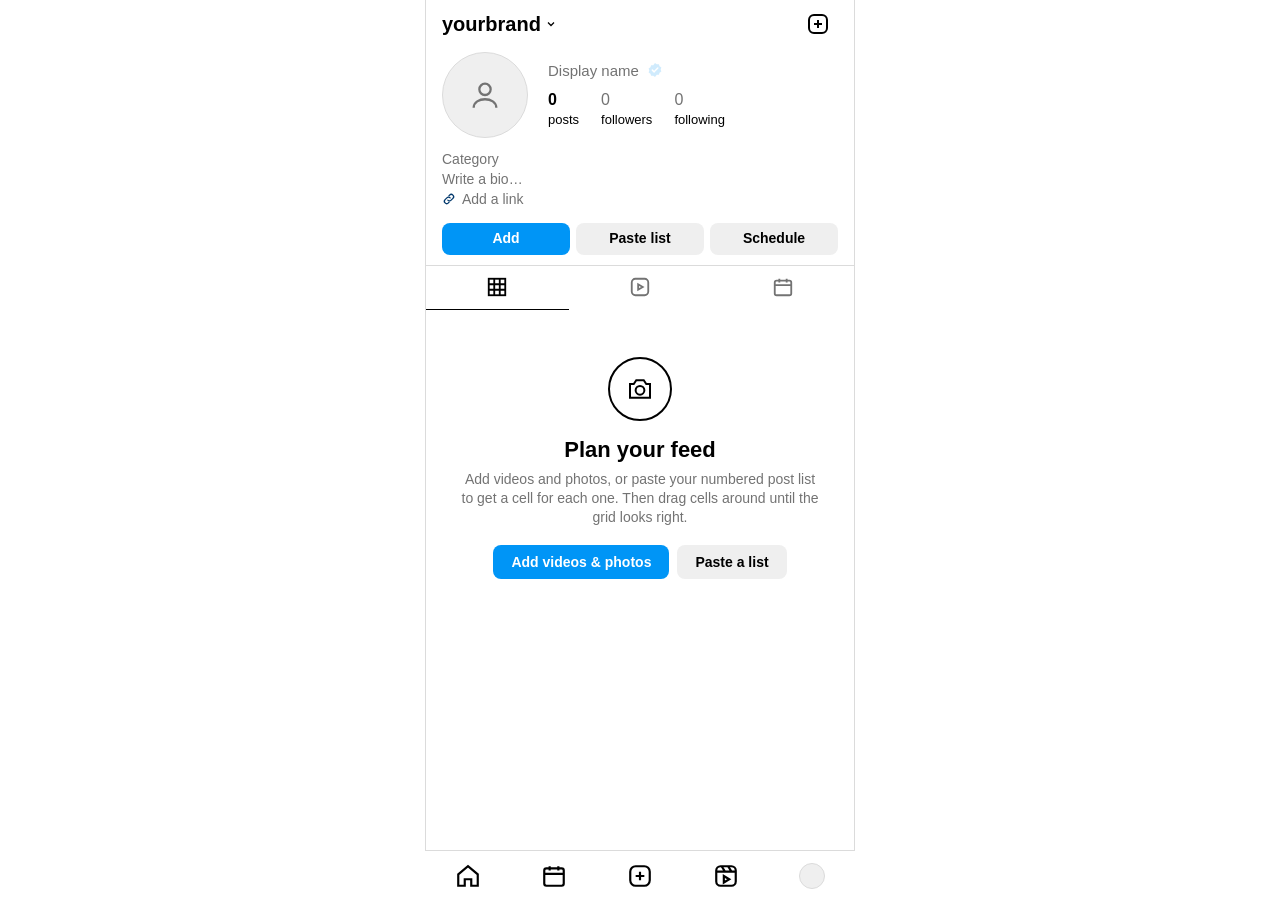
==== index.html @ a71cb096 "Stop saving videos inside posts so large videos don't crash the page Each title/caption keystroke re" ====
<!doctype html>
<html lang="en">
<head>
<meta charset="utf-8">
<meta name="viewport" content="width=device-width, initial-scale=1, viewport-fit=cover">
<meta name="theme-color" content="#ffffff" media="(prefers-color-scheme: light)">
<meta name="theme-color" content="#000000" media="(prefers-color-scheme: dark)">
<title>DreamVision Feed Planner</title>
<style>
  :root {
    --bg: #ffffff;
    --fg: #000000;
    --muted: #737373;
    --line: #dbdbdb;
    --chip: #efefef;
    --chip-hover: #dbdbdb;
    --sheet: #ffffff;
    --accent: #0095f6;
    --link: #00376b;
    --danger: #ed4956;
    --badge: rgba(0, 0, 0, 0.62);
    --backdrop: rgba(0, 0, 0, 0.45);
  }
  @media (prefers-color-scheme: dark) {
    :root:not([data-theme="light"]) {
      --bg: #000000;
      --fg: #f5f5f5;
      --muted: #a8a8a8;
      --line: #262626;
      --chip: #262626;
      --chip-hover: #363636;
      --sheet: #1a1a1a;
      --link: #e0f1ff;
      --backdrop: rgba(0, 0, 0, 0.65);
      color-scheme: dark;
    }
  }
  :root[data-theme="dark"] {
    --bg: #000000;
    --fg: #f5f5f5;
    --muted: #a8a8a8;
    --line: #262626;
    --chip: #262626;
    --chip-hover: #363636;
    --sheet: #1a1a1a;
    --link: #e0f1ff;
    --backdrop: rgba(0, 0, 0, 0.65);
    color-scheme: dark;
  }
  /* Keep content clear of the notch / home bar; fixed bars add their own inset. */
  :root { padding-top: env(safe-area-inset-top, 0px); }

  * { box-sizing: border-box; }
  html { -webkit-text-size-adjust: 100%; }
  body {
    margin: 0;
    background: var(--bg);
    color: var(--fg);
    font: 14px/1.35 -apple-system, BlinkMacSystemFont, "Segoe UI", Roboto, Helvetica, Arial, sans-serif;
  }
  button { font: inherit; color: inherit; background: none; border: 0; padding: 0; cursor: pointer; }
  svg { display: block; }
  [hidden] { display: none !important; }

  .app {
    max-width: 430px;
    margin: 0 auto;
    min-height: 100dvh;
    padding-bottom: calc(56px + env(safe-area-inset-bottom));
    background: var(--bg);
    position: relative;
  }
  @media (min-width: 480px) {
    .app { border-left: 1px solid var(--line); border-right: 1px solid var(--line); }
  }

  /* Top bar */
  .topbar {
    position: sticky; top: env(safe-area-inset-top, 0px); z-index: 20;
    display: flex; align-items: center; gap: 8px;
    height: 48px; padding: 0 16px;
    background: var(--bg);
  }
  .topbar .handle { font-size: 20px; font-weight: 700; flex: 1; min-width: 0; display: flex; align-items: center; gap: 4px; }
  .topbar .handle [contenteditable] { outline: none; white-space: nowrap; overflow: hidden; text-overflow: ellipsis; }
  .icon-btn { width: 40px; height: 40px; display: grid; place-items: center; border-radius: 8px; }
  .icon-btn:active { opacity: 0.5; }

  /* Profile header (current Instagram layout: name + stats beside the photo) */
  .profile { padding: 4px 16px 0; }
  .profile-top { display: flex; align-items: center; gap: 20px; }
  .avatar {
    flex: none; width: 86px; height: 86px; border-radius: 50%; cursor: pointer;
    background: var(--chip) center/cover no-repeat; border: 1px solid var(--line);
    display: grid; place-items: center; color: var(--muted);
  }
  .profile-main { flex: 1; min-width: 0; display: grid; gap: 8px; }
  .name-row { min-width: 0; }
  .name-row .name { font-weight: 600; font-size: 15px; outline: none; overflow-wrap: anywhere; }
  .verified { display: inline-flex; vertical-align: -2px; margin-left: 4px; color: var(--accent); }
  .verified[aria-pressed="false"] { opacity: 0.18; }
  .stats { display: flex; gap: 22px; }
  .stat b { display: block; font-size: 16px; font-weight: 600; }
  .stat span { font-size: 13px; }
  .stat [contenteditable] { outline: none; }
  .bio { margin-top: 12px; display: grid; gap: 1px; }
  .bio .category { color: var(--muted); outline: none; }
  .bio .text { white-space: pre-wrap; outline: none; min-height: 1.35em; }
  .bio .link { display: flex; align-items: center; gap: 6px; color: var(--link); font-weight: 600; }
  .bio .link span { outline: none; min-width: 2em; }
  [contenteditable]:empty::before { content: attr(data-placeholder); color: var(--muted); font-weight: 400; }
  [contenteditable]:focus { background: var(--chip); border-radius: 4px; }
  .actions { display: flex; gap: 6px; margin: 14px 0 10px; }
  .btn {
    flex: 1; min-height: 32px; border-radius: 8px; background: var(--chip);
    font-weight: 600; font-size: 14px; padding: 0 10px;
  }
  .btn:hover { background: var(--chip-hover); }
  .btn.primary { background: var(--accent); color: #fff; }
  .btn.primary:hover { filter: brightness(0.95); }

  /* Tabs */
  .tabs { display: flex; border-top: 1px solid var(--line); position: sticky; top: calc(48px + env(safe-area-inset-top)); z-index: 15; background: var(--bg); }
  .tab {
    flex: 1; height: 44px; display: grid; place-items: center; color: var(--muted);
    border-bottom: 1px solid transparent; margin-bottom: -1px;
  }
  .tab[aria-selected="true"] { color: var(--fg); border-bottom-color: var(--fg); }

  /* Grid: Instagram's profile grid is 3:4 */
  .grid { display: grid; grid-template-columns: repeat(3, 1fr); gap: 2px; }
  .tile {
    position: relative; aspect-ratio: 3 / 4; background: var(--chip); overflow: hidden;
    cursor: pointer; user-select: none; -webkit-user-select: none; -webkit-touch-callout: none;
  }
  .reels .tile { aspect-ratio: 9 / 16; }
  .tile img { width: 100%; height: 100%; object-fit: cover; display: block; pointer-events: none; }
  .tile .kind { position: absolute; top: 6px; right: 6px; color: #fff; filter: drop-shadow(0 0 2px rgba(0,0,0,.6)); }
  .tile .when, .tile .trial {
    position: absolute; bottom: 4px; padding: 1px 6px; border-radius: 4px;
    background: var(--badge); color: #fff; font-size: 11px; font-weight: 600; letter-spacing: .1px;
  }
  .tile .when { left: 4px; }
  .tile .trial { right: 4px; background: rgba(120, 60, 220, .85); }
  .tile .when.posted { background: rgba(0, 149, 246, .85); }
  .tile.drop-target { outline: 3px solid var(--accent); outline-offset: -3px; }
  .ph {
    position: absolute; inset: 0; display: flex; flex-direction: column; align-items: center; justify-content: center;
    gap: 6px; padding: 10px; text-align: center; color: #fff;
    background: hsl(var(--h, 220) 22% 30%);
  }
  .ph span { font-weight: 800; font-size: 12px; line-height: 1.15; text-transform: uppercase; overflow-wrap: anywhere; }
  .ph small { font-size: 10px; opacity: .75; display: flex; align-items: center; gap: 4px; }
  .recover { margin: 0 16px 12px; padding: 12px; border-radius: 12px; background: var(--chip); display: grid; gap: 10px; }
  .recover p { margin: 0; }
  .off-grid-note { display: block; width: 100%; padding: 12px 16px; text-align: center; }
  .off-grid-note:hover { color: var(--fg); }
  .tile .reels-only {
    position: absolute; top: 6px; left: 6px; padding: 1px 6px; border-radius: 4px;
    background: var(--badge); color: #fff; font-size: 10px; font-weight: 600;
  }
  .tile.add-tile {
    display: grid; place-items: center; text-align: center; color: var(--muted);
    background: transparent; outline: 1.5px dashed var(--line); outline-offset: -6px; font-size: 12px; font-weight: 600;
  }
  .tile.add-tile:hover { color: var(--fg); }

  /* Drag state (shared by grid + list) */
  .dragging-src { opacity: 0.25; }
  .drag-ghost {
    position: fixed; z-index: 100; pointer-events: none; margin: 0;
    box-shadow: 0 10px 30px rgba(0,0,0,.35); transform: scale(1.06); border-radius: 4px; overflow: hidden;
  }
  body.is-dragging, body.is-dragging * { cursor: grabbing !important; user-select: none; -webkit-user-select: none; }

  /* Empty state */
  .empty { padding: 48px 32px; text-align: center; }
  .empty-icon { width: 64px; height: 64px; margin: 0 auto 14px; border: 2px solid var(--fg); border-radius: 50%; display: grid; place-items: center; }
  .empty h2 { font-size: 22px; margin: 0 0 6px; font-weight: 800; }
  .empty p { margin: 0 0 18px; color: var(--muted); }
  .empty .btns { display: flex; gap: 8px; justify-content: center; flex-wrap: wrap; }
  .empty .btn { flex: none; padding: 0 18px; height: 34px; }

  /* Schedule */
  .sched-settings { padding: 12px 16px; border-bottom: 1px solid var(--line); display: grid; gap: 10px; }
  .sched-settings .row { display: flex; align-items: center; gap: 8px; flex-wrap: wrap; }
  .sched-settings label { color: var(--muted); font-size: 13px; }
  .field {
    font: inherit; color: var(--fg); background: var(--chip); border: 0; border-radius: 8px;
    height: 34px; padding: 0 10px; min-width: 0;
  }
  .field.num { width: 56px; text-align: center; }
  .field.wide { width: 100%; font-weight: 600; }
  .hint { color: var(--muted); font-size: 12px; }
  .list { list-style: none; margin: 0; padding: 0; }
  .list-group { padding: 14px 16px 6px; font-size: 13px; font-weight: 700; color: var(--muted); text-transform: uppercase; letter-spacing: .4px; }
  .item {
    display: flex; align-items: center; gap: 12px; padding: 8px 16px; background: var(--bg);
    user-select: none; -webkit-user-select: none; -webkit-touch-callout: none; cursor: pointer;
  }
  .item:hover { background: color-mix(in srgb, var(--chip) 50%, transparent); }
  .item .thumb { width: 48px; aspect-ratio: 3 / 4; border-radius: 4px; background: var(--chip) center/cover no-repeat; flex: none; position: relative; overflow: hidden; }
  .item .thumb .ph span { font-size: 7px; }
  .item .thumb > svg { position: absolute; top: 3px; right: 3px; color: #fff; filter: drop-shadow(0 0 2px rgba(0,0,0,.6)); }
  .item .meta { flex: 1; min-width: 0; }
  .item .date { font-weight: 600; }
  .item .cap { white-space: nowrap; overflow: hidden; text-overflow: ellipsis; }
  .item .sub { color: var(--muted); font-size: 12px; }
  .item .num { color: var(--muted); font-size: 12px; font-variant-numeric: tabular-nums; width: 20px; text-align: right; flex: none; }
  .item .grip { color: var(--muted); padding: 8px 0 8px 8px; cursor: grab; touch-action: none; }

  /* Bottom nav */
  .bottomnav {
    position: fixed; bottom: 0; left: 50%; transform: translateX(-50%); z-index: 20;
    width: 100%; max-width: 430px; height: calc(50px + env(safe-area-inset-bottom));
    padding-bottom: env(safe-area-inset-bottom);
    display: flex; justify-content: space-around; align-items: center;
    background: var(--bg); border-top: 1px solid var(--line);
  }
  .bottomnav .mini-avatar { width: 26px; height: 26px; border-radius: 50%; background: var(--chip) center/cover no-repeat; border: 1px solid var(--line); }

  /* Modals */
  .backdrop {
    position: fixed; inset: 0; z-index: 50; background: var(--backdrop);
    display: flex; align-items: flex-end; justify-content: center;
    animation: fade .15s ease;
  }
  .sheet {
    width: 100%; max-width: 430px; max-height: 94dvh; overflow: auto; overscroll-behavior: contain;
    background: var(--sheet); border-radius: 14px 14px 0 0;
    padding-bottom: env(safe-area-inset-bottom);
    animation: up .2s ease;
  }
  .grabber { width: 36px; height: 4px; border-radius: 2px; background: var(--line); margin: 8px auto; }
  .sheet-body { padding: 12px 16px 16px; display: grid; gap: 12px; }
  .sheet-title { font-size: 16px; font-weight: 700; text-align: center; padding: 2px 16px 6px; }
  .menu { display: grid; padding: 0 8px 8px; }
  .menu button { display: flex; gap: 14px; align-items: center; text-align: left; padding: 12px 10px; border-radius: 10px; }
  .menu button:hover { background: var(--chip); }
  .menu b { display: block; font-weight: 600; }
  .menu small { color: var(--muted); }
  .menu .ico { width: 40px; height: 40px; border-radius: 50%; background: var(--chip); display: grid; place-items: center; flex: none; }

  /* Post viewer: swipeable slides */
  .viewer { position: relative; background: #000; }
  .slides { display: flex; overflow-x: auto; scroll-snap-type: x mandatory; scrollbar-width: none; }
  .slides::-webkit-scrollbar { display: none; }
  .slide { flex: 0 0 100%; scroll-snap-align: center; position: relative; display: flex; align-items: center; justify-content: center; height: min(52dvh, 560px); overflow: hidden; }
  .slide img, .slide video { max-width: 100%; max-height: min(52dvh, 560px); display: block; object-fit: contain; }
  .slide .rm {
    position: absolute; top: 8px; right: 8px; width: 30px; height: 30px; border-radius: 50%;
    background: rgba(0,0,0,.55); color: #fff; display: grid; place-items: center;
  }
  .slide-empty { flex: 0 0 100%; height: 34dvh; display: grid; place-items: center; text-align: center; color: #fff; padding: 20px; }
  .slide-empty .btn { color: #fff; background: rgba(255,255,255,.16); height: 36px; padding: 0 16px; }
  .slide-empty p { margin: 0 0 12px; opacity: .8; }
  .slide .slide-empty { height: 100%; font-size: 13px; }
  .slide .slide-empty p { opacity: .9; }
  .slide-count {
    position: absolute; top: 10px; left: 10px; padding: 2px 8px; border-radius: 10px;
    background: rgba(0,0,0,.55); color: #fff; font-size: 12px; font-weight: 600; pointer-events: none;
  }
  .dots { display: flex; justify-content: center; gap: 4px; padding: 8px 0 0; }
  .dots i { width: 6px; height: 6px; border-radius: 50%; background: var(--line); }
  .dots i.on { background: var(--accent); }
  .sheet-when { font-weight: 600; }
  .sheet-when small { display: block; color: var(--muted); font-weight: 400; font-size: 12px; }
  .seg { display: flex; background: var(--chip); border-radius: 9px; padding: 2px; }
  .seg button { flex: 1; height: 30px; border-radius: 7px; font-size: 13px; font-weight: 600; color: var(--muted); }
  .seg button[aria-pressed="true"] { background: var(--sheet); color: var(--fg); box-shadow: 0 1px 3px rgba(0,0,0,.15); }
  .sheet textarea {
    font: inherit; color: var(--fg); background: var(--chip); border: 0; border-radius: 8px;
    padding: 10px; min-height: 70px; resize: vertical; width: 100%;
  }
  .switch-row { display: flex; align-items: center; justify-content: space-between; }
  .switch { position: relative; width: 44px; height: 26px; flex: none; }
  .switch input { opacity: 0; width: 100%; height: 100%; margin: 0; position: absolute; cursor: pointer; z-index: 1; }
  .switch span { position: absolute; inset: 0; border-radius: 13px; background: var(--line); transition: background .15s; pointer-events: none; }
  .switch span::after { content: ""; position: absolute; top: 3px; left: 3px; width: 20px; height: 20px; border-radius: 50%; background: #fff; transition: transform .15s; box-shadow: 0 1px 2px rgba(0,0,0,.3); }
  .switch input:checked + span { background: var(--accent); }
  .switch input:checked + span::after { transform: translateX(18px); }
  .sheet-btns { display: flex; gap: 6px; flex-wrap: wrap; }
  .sheet-btns .btn { flex: 1 1 120px; height: 34px; }
  .btn.danger { color: var(--danger); background: transparent; }
  .btn.danger:hover { background: var(--chip); }
  .btn.danger.armed { background: var(--danger); color: #fff; }
  .slide .rm.armed { width: auto; padding: 0 12px; border-radius: 15px; background: var(--danger); font-size: 13px; font-weight: 600; }

  /* Cover picker */
  .cover { display: grid; grid-template-columns: 78px 1fr; gap: 12px; align-items: center; padding: 12px; border-radius: 12px; background: var(--chip); }
  .cover-preview { width: 78px; aspect-ratio: 3 / 4; border-radius: 4px; overflow: hidden; background: #000; position: relative; }
  .cover-preview img, .cover-preview canvas { width: 100%; height: 100%; object-fit: cover; display: block; }
  .cover-preview .ph span { font-size: 8px; }
  .cover h3 { margin: 0 0 2px; font-size: 14px; }
  .cover .hint { margin-bottom: 8px; }
  .cover input[type="range"] { width: 100%; accent-color: var(--accent); margin: 0 0 8px; }
  .cover .sheet-btns .btn { flex: 1 1 90px; background: var(--sheet); font-size: 13px; }
  .cover .sheet-btns .btn:hover { background: var(--chip-hover); }
  .cover .btn.primary { background: var(--accent); }

  /* Drop overlay + toast */
  .drop-overlay {
    position: fixed; inset: 0; z-index: 60; display: grid; place-items: center;
    background: color-mix(in srgb, var(--accent) 18%, transparent);
    border: 3px dashed var(--accent); font-size: 18px; font-weight: 700; color: var(--accent);
    pointer-events: none; text-align: center; padding: 20px;
  }
  .toast {
    position: fixed; left: 50%; top: calc(12px + env(safe-area-inset-top)); transform: translateX(-50%);
    z-index: 70; background: #262626; color: #fff; padding: 10px 14px; border-radius: 8px;
    font-size: 13px; max-width: calc(100% - 32px); box-shadow: 0 4px 16px rgba(0,0,0,.3);
  }

  @keyframes fade { from { opacity: 0; } }
  @keyframes up { from { transform: translateY(40px); opacity: 0; } }
  @media (prefers-reduced-motion: reduce) {
    *, *::before, *::after { animation: none !important; transition: none !important; }
  }
</style>
</head>
<body>
<div class="app">
  <header class="topbar">
    <div class="handle">
      <span id="username" contenteditable="plaintext-only" spellcheck="false" data-placeholder="username"></span>
      <svg width="12" height="12" viewBox="0 0 24 24" fill="none" stroke="currentColor" stroke-width="2.5"><path d="M6 9l6 6 6-6"/></svg>
    </div>
    <button class="icon-btn" data-open-add aria-label="Add">
      <svg width="24" height="24" viewBox="0 0 24 24" fill="none" stroke="currentColor" stroke-width="2"><rect x="3" y="3" width="18" height="18" rx="5"/><path d="M12 8v8M8 12h8"/></svg>
    </button>
  </header>

  <section class="profile">
    <div class="profile-top">
      <div class="avatar" id="avatar" title="Change profile photo">
        <svg width="34" height="34" viewBox="0 0 24 24" fill="none" stroke="currentColor" stroke-width="1.6"><circle cx="12" cy="8" r="4"/><path d="M4 21c0-4 4-6 8-6s8 2 8 6"/></svg>
      </div>
      <div class="profile-main">
        <div class="name-row">
          <span class="name" id="displayName" contenteditable="plaintext-only" data-placeholder="Display name"></span>
          <button class="verified" id="verifiedBtn" aria-pressed="false" aria-label="Verified badge" title="Tap to toggle the verified badge">
            <svg width="16" height="16"><use href="#i-verified"/></svg>
          </button>
        </div>
        <div class="stats">
          <div class="stat"><b id="postCount">0</b><span>posts</span></div>
          <div class="stat"><b id="followers" contenteditable="plaintext-only" spellcheck="false" data-placeholder="0"></b><span>followers</span></div>
          <div class="stat"><b id="following" contenteditable="plaintext-only" spellcheck="false" data-placeholder="0"></b><span>following</span></div>
        </div>
      </div>
    </div>
    <div class="bio">
      <div class="category" id="category" contenteditable="plaintext-only" data-placeholder="Category"></div>
      <div class="text" id="bioText" contenteditable="plaintext-only" data-placeholder="Write a bio…"></div>
      <div class="link">
        <svg width="14" height="14"><use href="#i-link"/></svg>
        <span id="link" contenteditable="plaintext-only" spellcheck="false" data-placeholder="Add a link"></span>
      </div>
    </div>
    <div class="actions">
      <button class="btn primary" data-open-add>Add</button>
      <button class="btn" data-open-paste>Paste list</button>
      <button class="btn" data-goto="schedule">Schedule</button>
    </div>
  </section>

  <nav class="tabs" role="tablist">
    <button class="tab" role="tab" data-tab="grid" aria-selected="true" aria-label="Grid">
      <svg width="22" height="22" viewBox="0 0 24 24" fill="none" stroke="currentColor" stroke-width="2"><rect x="3" y="3" width="18" height="18"/><path d="M9 3v18M15 3v18M3 9h18M3 15h18"/></svg>
    </button>
    <button class="tab" role="tab" data-tab="reels" aria-selected="false" aria-label="Reels">
      <svg width="22" height="22" viewBox="0 0 24 24" fill="none" stroke="currentColor" stroke-width="2"><rect x="3" y="3" width="18" height="18" rx="4"/><path d="M10 9v6l5-3z"/></svg>
    </button>
    <button class="tab" role="tab" data-tab="schedule" aria-selected="false" aria-label="Schedule">
      <svg width="22" height="22" viewBox="0 0 24 24" fill="none" stroke="currentColor" stroke-width="2"><rect x="3" y="5" width="18" height="16" rx="2"/><path d="M3 10h18M8 3v4M16 3v4"/></svg>
    </button>
  </nav>

  <main>
    <section id="gridView">
      <div class="recover" id="recover" hidden>
        <p><b>The planner closed unexpectedly last time.</b> Very large videos can do this, especially on phones. Smaller H.264 exports work best.</p>
        <div class="sheet-btns">
          <button class="btn" id="recoverOk">OK</button>
          <button class="btn danger" id="recoverClear">Clear all planner data</button>
        </div>
      </div>
      <div class="grid" id="grid"></div>
      <button class="hint off-grid-note" id="offGridNote" data-goto="reels" hidden></button>
      <div class="empty" id="empty" hidden>
        <div class="empty-icon">
          <svg width="30" height="30" viewBox="0 0 24 24" fill="none" stroke="currentColor" stroke-width="1.6"><path d="M4 8h3l2-3h6l2 3h3v11H4z"/><circle cx="12" cy="13" r="3.5"/></svg>
        </div>
        <h2>Plan your feed</h2>
        <p>Add videos and photos, or paste your numbered post list to get a cell for each one. Then drag cells around until the grid looks right.</p>
        <div class="btns">
          <button class="btn primary" data-pick="each">Add videos &amp; photos</button>
          <button class="btn" data-open-paste>Paste a list</button>
        </div>
      </div>
    </section>

    <section id="reelsView" hidden>
      <div class="grid reels" id="reelsGrid"></div>
      <div class="empty" id="reelsEmpty" hidden><p>Reels and trial reels show here at full 9:16, the way the Reels tab crops them.</p></div>
    </section>

    <section id="scheduleView" hidden>
      <div class="sched-settings">
        <div class="row">
          <label for="startDate">Start</label>
          <input class="field" type="date" id="startDate">
          <label for="postTime">at</label>
          <input class="field" type="time" id="postTime">
        </div>
        <div class="row">
          <label for="everyDays">Post every</label>
          <input class="field num" type="number" id="everyDays" min="1" max="60" step="1">
          <label for="everyDays">day(s)</label>
        </div>
        <div class="hint">The bottom of your grid posts first. Drag here or in the grid to reshuffle; dates follow the order.</div>
      </div>
      <ul class="list" id="schedList"></ul>
      <div class="empty" id="schedEmpty" hidden><p>Nothing scheduled yet. Add posts and they'll show up here in posting order.</p></div>
    </section>
  </main>

  <nav class="bottomnav" aria-label="App">
    <button class="icon-btn" aria-label="Grid" data-goto="grid" data-scroll-top>
      <svg width="26" height="26" viewBox="0 0 24 24" fill="none" stroke="currentColor" stroke-width="2"><path d="M3 10.5L12 3l9 7.5V21h-6v-6H9v6H3z"/></svg>
    </button>
    <button class="icon-btn" aria-label="Schedule" data-goto="schedule">
      <svg width="26" height="26" viewBox="0 0 24 24" fill="none" stroke="currentColor" stroke-width="2"><rect x="3" y="5" width="18" height="16" rx="2"/><path d="M3 10h18M8 3v4M16 3v4"/></svg>
    </button>
    <button class="icon-btn" aria-label="Add" data-open-add>
      <svg width="26" height="26" viewBox="0 0 24 24" fill="none" stroke="currentColor" stroke-width="2"><rect x="3" y="3" width="18" height="18" rx="5"/><path d="M12 8v8M8 12h8"/></svg>
    </button>
    <button class="icon-btn" aria-label="Reels" data-goto="reels">
      <svg width="26" height="26" viewBox="0 0 24 24" fill="none" stroke="currentColor" stroke-width="2"><rect x="3" y="3" width="18" height="18" rx="4"/><path d="M3 8h18M8 3l3 5M14 3l3 5M10 12v6l5-3z"/></svg>
    </button>
    <button class="icon-btn" aria-label="Profile" data-goto="grid" data-scroll-top>
      <span class="mini-avatar" id="miniAvatar"></span>
    </button>
  </nav>
</div>

<!-- Add menu -->
<div class="backdrop" id="addMenu" hidden>
  <div class="sheet" role="dialog" aria-modal="true" aria-label="Add">
    <div class="grabber"></div>
    <div class="sheet-title">Add to your grid</div>
    <div class="menu">
      <button data-pick="each">
        <span class="ico"><svg width="20" height="20"><use href="#i-reel"/></svg></span>
        <span><b>Videos &amp; photos</b><small>Each file gets its own cell</small></span>
      </button>
      <button data-pick="carousel">
        <span class="ico"><svg width="20" height="20"><use href="#i-carousel"/></svg></span>
        <span><b>Carousel</b><small>Pick several files for one swipeable post</small></span>
      </button>
      <button data-add-placeholder>
        <span class="ico"><svg width="20" height="20" viewBox="0 0 24 24" fill="none" stroke="currentColor" stroke-width="2" stroke-dasharray="3 3"><rect x="4" y="3" width="16" height="18" rx="2"/></svg></span>
        <span><b>Empty cell</b><small>A titled spot for content you haven't shot yet</small></span>
      </button>
      <button data-open-paste>
        <span class="ico"><svg width="20" height="20" viewBox="0 0 24 24" fill="none" stroke="currentColor" stroke-width="2" stroke-linecap="round"><path d="M9 6h11M9 12h11M9 18h11M4 6h.01M4 12h.01M4 18h.01"/></svg></span>
        <span><b>Paste a list</b><small>Turn your numbered post list into cells</small></span>
      </button>
    </div>
  </div>
</div>

<!-- Paste list -->
<div class="backdrop" id="pasteModal" hidden>
  <div class="sheet" role="dialog" aria-modal="true" aria-label="Paste a list">
    <div class="grabber"></div>
    <div class="sheet-title">Paste your post list</div>
    <div class="sheet-body">
      <div class="hint">One post per line. Line 1 becomes the top-left cell, like reading the grid. Words like carousel, trial or post set the type; anything else becomes a reel.</div>
      <textarea id="pasteText" rows="9" placeholder="1. THE NEW WAY TO INTERVIEW - CAROUSEL&#10;2. FLASHY FOOTAGE - TRIAL REEL&#10;3. TALKING SCOTT A&#10;…"></textarea>
      <div class="sheet-btns">
        <button class="btn" data-close>Cancel</button>
        <button class="btn primary" id="pasteCreate">Create cells</button>
      </div>
    </div>
  </div>
</div>

<!-- Post viewer / editor -->
<div class="backdrop" id="sheet" hidden>
  <div class="sheet" role="dialog" aria-modal="true" aria-label="Post details">
    <div class="grabber"></div>
    <div class="viewer">
      <div class="slides" id="slides"></div>
      <span class="slide-count" id="slideCount" hidden></span>
    </div>
    <div class="dots" id="dots"></div>
    <div class="sheet-body">
      <div class="sheet-when" id="sheetWhen"></div>
      <input class="field wide" id="sheetTitle" placeholder="Working title, e.g. TALKING SCOTT A" autocomplete="off">
      <div class="seg" id="sheetKind" role="group" aria-label="Post type">
        <button data-kind="post">Post</button>
        <button data-kind="carousel">Carousel</button>
        <button data-kind="reel">Reel</button>
        <button data-kind="trial">Trial reel</button>
      </div>
      <div class="hint" id="kindHint"></div>
      <div class="switch-row" id="gridRow">
        <span>Show on profile grid<small class="hint" id="gridHint" style="display:block"></small></span>
        <label class="switch"><input type="checkbox" id="sheetOnGrid"><span></span></label>
      </div>

      <div class="cover" id="coverBox">
        <div class="cover-preview" id="coverPreview"></div>
        <div>
          <h3>Grid thumbnail</h3>
          <div class="hint" id="coverHint"></div>
          <input type="range" id="scrub" min="0" max="1000" value="0" aria-label="Scrub to pick a frame">
          <div class="sheet-btns">
            <button class="btn primary" id="frameBtn">Use this frame</button>
            <button class="btn" id="thumbBtn">Upload image</button>
            <button class="btn" id="resetThumbBtn">Reset</button>
          </div>
        </div>
      </div>

      <textarea id="sheetCaption" placeholder="Caption or notes…"></textarea>
      <div class="switch-row">
        <span>Already posted</span>
        <label class="switch"><input type="checkbox" id="sheetPosted"><span></span></label>
      </div>
      <div class="sheet-btns">
        <button class="btn" id="addMediaBtn">Add video or photo</button>
      </div>
      <div class="sheet-btns">
        <button class="btn danger" id="deleteBtn">Delete cell</button>
        <button class="btn" data-close>Done</button>
      </div>
    </div>
  </div>
</div>

<div class="drop-overlay" id="dropOverlay" hidden>Drop on a cell to fill it, or anywhere else to add new cells</div>
<div class="toast" id="toast" hidden></div>

<input type="file" id="fileInput" accept="image/*,video/*" multiple hidden>
<input type="file" id="mediaInput" accept="image/*,video/*" multiple hidden>
<input type="file" id="avatarInput" accept="image/*" hidden>
<input type="file" id="thumbInput" accept="image/*" hidden>

<svg width="0" height="0" style="position:absolute">
  <symbol id="i-reel" viewBox="0 0 24 24"><path fill="currentColor" d="M5 3h14a2 2 0 012 2v14a2 2 0 01-2 2H5a2 2 0 01-2-2V5a2 2 0 012-2zm5 6v7l6-3.5z"/></symbol>
  <symbol id="i-carousel" viewBox="0 0 24 24"><path fill="currentColor" d="M8 2h12a2 2 0 012 2v12a2 2 0 01-2 2h-1V6a1 1 0 00-1-1H6V4a2 2 0 012-2zM4 6h12a2 2 0 012 2v12a2 2 0 01-2 2H4a2 2 0 01-2-2V8a2 2 0 012-2z"/></symbol>
  <symbol id="i-grip" viewBox="0 0 24 24"><path fill="none" stroke="currentColor" stroke-width="2" stroke-linecap="round" d="M5 8h14M5 12h14M5 16h14"/></symbol>
  <symbol id="i-link" viewBox="0 0 24 24"><path fill="none" stroke="currentColor" stroke-width="2.2" stroke-linecap="round" d="M10 14a4 4 0 005.7 0l3-3a4 4 0 00-5.7-5.7l-1 1M14 10a4 4 0 00-5.7 0l-3 3a4 4 0 005.7 5.7l1-1"/></symbol>
  <symbol id="i-verified" viewBox="0 0 24 24"><path fill="currentColor" d="M12 1.5l2.6 1.9 3.2-.2 1 3.1 2.7 1.8-1 3.1 1 3.1-2.7 1.8-1 3.1-3.2-.2L12 22.5l-2.6-1.9-3.2.2-1-3.1-2.7-1.8 1-3.1-1-3.1 2.7-1.8 1-3.1 3.2.2z"/><path fill="none" stroke="#fff" stroke-width="2.2" stroke-linecap="round" stroke-linejoin="round" d="M8 12.2l2.7 2.6L16.2 9"/></symbol>
  <symbol id="i-x" viewBox="0 0 24 24"><path fill="none" stroke="currentColor" stroke-width="2.4" stroke-linecap="round" d="M6 6l12 12M18 6L6 18"/></symbol>
</svg>

<script>
(() => {
  'use strict';

  // ---------- Storage (IndexedDB: media blobs + small settings) ----------
  const store = (() => {
    let dbPromise = null;
    function open() {
      if (!dbPromise) {
        dbPromise = new Promise((resolve, reject) => {
          const req = indexedDB.open('feed-planner', 2);
          req.onupgradeneeded = e => {
            const db = req.result;
            if (e.oldVersion < 1) {
              db.createObjectStore('posts', { keyPath: 'id' });
              db.createObjectStore('kv');
            }
            if (e.oldVersion < 2) {
              // Videos live in their own store so editing a title never rewrites (or reloads) a video.
              const media = db.createObjectStore('media');
              if (e.oldVersion >= 1) {
                req.transaction.objectStore('posts').openCursor().onsuccess = ev => {
                  const cur = ev.target.result;
                  if (!cur) return;
                  const p = cur.value;
                  const blobs = Array.isArray(p.slides) ? p.slides : p.media ? [p.media] : [];
                  p.slides = blobs.map(b => {
                    if (!(b instanceof Blob)) return b;
                    const id = uid();
                    media.put(b, id);
                    return { id, type: b.type, name: b.name || '' };
                  });
                  if (!p.kind) p.kind = p.type === 'video' ? 'reel' : p.slides.length > 1 ? 'carousel' : 'post';
                  delete p.media; delete p.type;
                  cur.update(p);
                  cur.continue();
                };
              }
            }
          };
          req.onsuccess = () => {
            // Let a newer version (e.g. the planner updated in another tab) take over instead of blocking it.
            req.result.onversionchange = () => req.result.close();
            resolve(req.result);
          };
          req.onerror = () => reject(req.error);
          req.onblocked = () => toast('Close the planner in your other tabs to finish updating it.', 8000);
        });
      }
      return dbPromise;
    }
    async function run(name, mode, fn) {
      const db = await open();
      return new Promise((resolve, reject) => {
        const tx = db.transaction(name, mode);
        const req = fn(tx.objectStore(name));
        tx.oncomplete = () => resolve(req ? req.result : undefined);
        tx.onerror = tx.onabort = () => reject(tx.error);
      });
    }
    return {
      allPosts: () => run('posts', 'readonly', s => s.getAll()),
      putPost: p => run('posts', 'readwrite', s => s.put(p)),
      deletePost: id => run('posts', 'readwrite', s => s.delete(id)),
      getMedia: id => run('media', 'readonly', s => s.get(id)),
      putMedia: (id, blob) => run('media', 'readwrite', s => s.put(blob, id)),
      deleteMedia: id => run('media', 'readwrite', s => s.delete(id)),
      get: k => run('kv', 'readonly', s => s.get(k)),
      set: (k, v) => run('kv', 'readwrite', s => s.put(v, k)),
    };
  })();

  let saveWarned = false;
  function persist(promise) {
    promise.catch(() => {
      if (!saveWarned) { saveWarned = true; toast("Couldn't save in this browser. Changes will be lost on refresh."); }
    });
  }

  // ---------- State ----------
  const KINDS = { post: 'Post', carousel: 'Carousel', reel: 'Reel', trial: 'Trial reel' };
  const KIND_HINTS = {
    post: '',
    carousel: 'Swipe through the slides above. The grid shows the thumbnail below.',
    reel: 'The grid crops reels to 3:4; the Reels tab shows the full 9:16.',
    trial: 'On Instagram, trial reels go to non-followers first and only land on your grid if you share them there. Use the switch below to preview either way.',
  };
  const posts = new Map();     // id -> { id, kind, title, slides: [{ id, type, name }], thumb, customThumb, caption, posted, onGrid, created }
  const mediaCache = new Map(); // media id -> Blob, loaded only when a cell is opened
  let order = [];              // grid order, index 0 = top-left (newest)
  let profile = { username: 'yourbrand', name: '', verified: false, category: '', bio: '', link: '', followers: '', following: '' };
  let schedule = { start: todayISO(), time: '18:00', every: 1 };
  let avatarBlob = null;
  const urls = new Map();      // blob -> object URL cache
  let openId = null;
  let currentTab = 'grid';

  function todayISO() {
    const d = new Date();
    return `${d.getFullYear()}-${String(d.getMonth() + 1).padStart(2, '0')}-${String(d.getDate()).padStart(2, '0')}`;
  }
  function urlFor(blob) {
    if (!blob) return '';
    let u = urls.get(blob);
    if (!u) { u = URL.createObjectURL(blob); urls.set(blob, u); }
    return u;
  }
  function dropUrl(blob) {
    const u = urls.get(blob);
    if (u) { URL.revokeObjectURL(u); urls.delete(blob); }
  }
  const uid = () => Date.now().toString(36) + Math.random().toString(36).slice(2, 8);
  const isVideo = blob => !!blob && /^video\//.test(blob.type);
  const esc = s => String(s).replace(/[&<>"']/g, c => ({ '&': '&amp;', '<': '&lt;', '>': '&gt;', '"': '&quot;', "'": '&#39;' }[c]));
  function hue(id) { let h = 0; for (const c of id) h = (h * 31 + c.charCodeAt(0)) % 360; return h; }

  // Fill in fields that older saves don't have. (Files were moved out of posts by the v2 upgrade.)
  function normalize(p) {
    let changed = false;
    if (!Array.isArray(p.slides)) { p.slides = []; changed = true; }
    if (!p.kind) { p.kind = p.slides.length > 1 ? 'carousel' : isVideo(p.slides[0]) ? 'reel' : 'post'; changed = true; }
    p.title = p.title || '';
    p.caption = p.caption || '';
    p.posted = !!p.posted;
    p.customThumb = !!p.customThumb;
    if (typeof p.onGrid !== 'boolean') { p.onGrid = true; changed = true; }
    return changed;
  }

  // ---------- Schedule math ----------
  // Unposted posts go out bottom-of-grid first. Slot i = start + i * every days.
  function queue() {
    return order.filter(id => !posts.get(id).posted).reverse();
  }
  function scheduleDates() {
    const map = new Map();
    const [y, m, d] = (schedule.start || todayISO()).split('-').map(Number);
    const [hh, mm] = (schedule.time || '18:00').split(':').map(Number);
    const every = Math.max(1, Number(schedule.every) || 1);
    queue().forEach((id, i) => map.set(id, new Date(y, m - 1, d + i * every, hh, mm)));
    return map;
  }
  const fmtShort = new Intl.DateTimeFormat(undefined, { month: 'short', day: 'numeric' });
  const fmtLong = new Intl.DateTimeFormat(undefined, { weekday: 'short', month: 'short', day: 'numeric' });
  const fmtTime = new Intl.DateTimeFormat(undefined, { hour: 'numeric', minute: '2-digit' });

  // ---------- Thumbnails ----------
  function canvasToBlob(canvas) {
    return new Promise(res => canvas.toBlob(b => res(b), 'image/jpeg', 0.85));
  }
  function drawScaled(source, w, h, max = 720) {
    const scale = Math.min(1, max / Math.max(w, h));
    const c = document.createElement('canvas');
    c.width = Math.round(w * scale); c.height = Math.round(h * scale);
    c.getContext('2d').drawImage(source, 0, 0, c.width, c.height);
    return canvasToBlob(c);
  }
  async function imageThumb(blob) {
    try {
      const bmp = await createImageBitmap(blob);
      const out = await drawScaled(bmp, bmp.width, bmp.height);
      bmp.close && bmp.close();
      return out || blob;
    } catch { return blob; } // e.g. HEIC the browser can't decode: show original
  }
  function videoThumb(blob, atTime) {
    return new Promise(resolve => {
      const v = document.createElement('video');
      const src = URL.createObjectURL(blob);
      let done = false;
      const finish = out => { if (done) return; done = true; URL.revokeObjectURL(src); v.removeAttribute('src'); v.load(); resolve(out); };
      setTimeout(() => finish(null), 8000);
      v.muted = true; v.playsInline = true; v.preload = 'auto';
      v.onloadeddata = () => {
        const t = atTime != null ? atTime : Math.min(0.5, (v.duration || 1) / 2);
        if (Math.abs(v.currentTime - t) < 0.01) v.onseeked(); else v.currentTime = t;
      };
      v.onseeked = async () => finish(await drawScaled(v, v.videoWidth, v.videoHeight));
      v.onerror = () => finish(null);
      v.src = src;
    });
  }
  const mediaThumb = blob => (isVideo(blob) ? videoThumb(blob) : imageThumb(blob));

  // Each slide is { id, type, name }; the file itself is saved once and loaded on demand.
  function storeMedia(file) {
    const id = uid();
    mediaCache.set(id, file);
    persist(store.putMedia(id, file));
    return { id, type: file.type, name: file.name || '' };
  }
  async function loadMedia(slide) {
    if (!mediaCache.has(slide.id)) {
      const blob = await store.getMedia(slide.id).catch(() => null);
      if (blob) mediaCache.set(slide.id, blob);
    }
    return mediaCache.get(slide.id) || null;
  }
  function forgetMedia(slide) {
    const blob = mediaCache.get(slide.id);
    if (blob) dropUrl(blob);
    mediaCache.delete(slide.id);
    persist(store.deleteMedia(slide.id));
  }

  async function autoThumb(p) {
    if (p.customThumb && p.thumb) return;
    p.customThumb = false;
    const first = p.slides[0] ? await loadMedia(p.slides[0]) : null;
    p.thumb = first ? await mediaThumb(first) : null;
  }

  // ---------- Creating posts ----------
  function newPost(fields) {
    return { id: uid(), kind: 'post', title: '', slides: [], thumb: null, customThumb: false, caption: '', posted: false, onGrid: true, created: Date.now(), ...fields };
  }
  function insertAtTop(ids) {
    order = ids.concat(order);
    saveOrder();
  }
  const isReel = p => p.kind === 'reel' || p.kind === 'trial';
  // Reels can be kept off the profile grid (Reels tab only), like Instagram's "Show on profile grid".
  const onGrid = p => !isReel(p) || p.onGrid !== false;
  const kindFor = files => (files.length > 1 ? 'carousel' : isVideo(files[0]) ? 'reel' : 'post');
  // Some browsers/OSes hand over .mov and friends with no MIME type, so fall back to the extension.
  const EXT_TYPES = {
    mp4: 'video/mp4', m4v: 'video/mp4', mov: 'video/quicktime', qt: 'video/quicktime', webm: 'video/webm',
    mkv: 'video/x-matroska', avi: 'video/x-msvideo', mts: 'video/mp2t', m2ts: 'video/mp2t', '3gp': 'video/3gpp',
    jpg: 'image/jpeg', jpeg: 'image/jpeg', png: 'image/png', gif: 'image/gif', webp: 'image/webp',
    heic: 'image/heic', heif: 'image/heif', avif: 'image/avif', tif: 'image/tiff', tiff: 'image/tiff',
  };
  const extOf = f => ((f && f.name) || '').split('.').pop().toLowerCase();
  function asMedia(f) {
    if (/^(image|video)\//.test(f.type)) return f;
    const type = EXT_TYPES[extOf(f)];
    return type ? new File([f], f.name, { type, lastModified: f.lastModified }) : null;
  }
  const mediaOnly = list => [...list].map(asMedia).filter(Boolean);
  const cantPreview = p => !p.thumb && isVideo(p.slides[0]);
  function warnUnplayable(names) {
    if (!names.length) return;
    toast(`Added, but this browser can't play ${names.length === 1 ? `“${names[0]}”` : `${names.length} of these videos`}. ` +
      'ProRes and some iPhone (HEVC) videos only play in Safari. Open the planner in Safari, or export an H.264 MP4. ' +
      'You can still set a cover with “Upload image”.', 12000);
  }

  async function addFiles(fileList, mode = 'each') {
    const files = mediaOnly(fileList);
    if (!files.length) { toast('Only videos and photos can be added.'); return; }
    toast(`Adding ${files.length} ${files.length === 1 ? 'file' : 'files'}…`, 60000);
    const groups = mode === 'carousel' ? [files] : files.map(f => [f]);
    const ids = [], unplayable = [];
    for (const g of groups) {
      const p = newPost({ kind: kindFor(g), slides: g.map(storeMedia) });
      await autoThumb(p);
      if (cantPreview(p)) unplayable.push(g[0].name);
      posts.set(p.id, p);
      ids.push(p.id);
      persist(store.putPost(p));
    }
    insertAtTop(ids); // first file picked lands top-left, same as reading the grid
    render();
    if (unplayable.length) warnUnplayable(unplayable);
    else if (mode === 'carousel') toast(`Carousel with ${files.length} slides added.`);
    else if (ids.some(id => isReel(posts.get(id)))) toast(`Added ${ids.length}. Reels show on your grid; tap one to make it Reels-tab only.`, 4500);
    else toast(`Added ${ids.length}. Drag cells to rearrange.`);
  }

  // Fill one cell with media (from the picker or a file dropped on it).
  async function addMediaTo(id, fileList) {
    const p = posts.get(id);
    const files = mediaOnly(fileList);
    if (!p) return;
    if (!files.length) {
      const names = [...fileList].map(f => f.name).filter(Boolean).join(', ');
      toast(`${names ? `“${names}” isn't` : "That isn't"} a video or photo this planner recognizes.`, 6000);
      return;
    }
    toast('Adding…', 60000);
    const wasEmpty = p.slides.length === 0;
    p.slides.push(...files.map(storeMedia));
    if (p.slides.length > 1) p.kind = 'carousel';
    else if (wasEmpty && isVideo(files[0]) && p.kind === 'post') p.kind = 'reel';
    if (wasEmpty) await autoThumb(p);
    savePost(p);
    render();
    if (openId === id) renderSheet();
    if (wasEmpty && cantPreview(p)) warnUnplayable([files[0].name]);
    else if (wasEmpty && isReel(p)) toast('Reel added to your grid. Use “Show on profile grid” to make it Reels-tab only.', 4500);
    else toast(wasEmpty ? 'Cell filled.' : `Added ${files.length} more ${files.length === 1 ? 'slide' : 'slides'}.`);
  }

  function parseList(text) {
    return text.split(/\r?\n/).map(l => l.trim()).filter(Boolean).map(line => {
      const title = line.replace(/^\d+\s*[.\-\/):\]]*\s*/, '').trim() || line;
      const t = title.toLowerCase();
      const kind = /trial/.test(t) ? 'trial'
        : /car+[aeo]?u?s+e?l/.test(t) ? 'carousel'
        : /\bpost\b|static|photo|image|graphic/.test(t) ? 'post'
        : 'reel'; // most planned content is video
      return { title, kind };
    });
  }
  function createFromList(text) {
    const rows = parseList(text);
    if (!rows.length) { toast('Paste at least one line.'); return false; }
    const ids = rows.map(r => {
      const p = newPost(r);
      posts.set(p.id, p);
      persist(store.putPost(p));
      return p.id;
    });
    insertAtTop(ids);
    render();
    toast(`Created ${ids.length} cells. Tap one to add its video.`);
    return true;
  }

  function saveOrder() { persist(store.set('order', order)); }
  function savePost(p) { persist(store.putPost(p)); }

  // ---------- Rendering ----------
  const $ = id => document.getElementById(id);
  const gridEl = $('grid');
  const listEl = $('schedList');
  const icon = (name, size = 18) => `<svg width="${size}" height="${size}"><use href="#i-${name}"/></svg>`;
  const kindIcon = (p, size) => (p.kind === 'carousel' ? icon('carousel', size) : p.kind === 'reel' || p.kind === 'trial' ? icon('reel', size) : '');
  const placeholder = p => {
    const first = p.slides[0];
    const label = p.title || (first && first.name) || KINDS[p.kind];
    const sub = first ? `${icon('reel', 11)} .${esc(extOf(first))} · no preview` : '+ add video';
    return `<div class="ph" style="--h:${hue(p.id)}"><span>${esc(label)}</span><small>${sub}</small></div>`;
  };

  function tileHTML(p, when) {
    return (p.thumb ? `<img alt="" draggable="false" src="${urlFor(p.thumb)}">` : placeholder(p)) +
      (kindIcon(p) ? `<span class="kind">${kindIcon(p)}</span>` : '') +
      (p.posted ? '<span class="when posted">Live</span>' : when ? `<span class="when">${fmtShort.format(when)}</span>` : '') +
      (p.kind === 'trial' ? '<span class="trial">Trial</span>' : '');
  }

  function render() {
    const dates = scheduleDates();
    $('postCount').textContent = posts.size;
    $('empty').hidden = posts.size > 0;
    const offGrid = order.filter(id => !onGrid(posts.get(id))).length;
    $('offGridNote').hidden = !offGrid;
    $('offGridNote').textContent = `${offGrid} ${offGrid === 1 ? 'reel is' : 'reels are'} hidden from the grid (Reels tab only).`;

    gridEl.innerHTML = '';
    for (const id of order) {
      const p = posts.get(id);
      if (!onGrid(p)) continue;
      const tile = document.createElement('div');
      tile.className = 'tile';
      tile.dataset.id = id;
      tile.title = p.title || '';
      tile.innerHTML = tileHTML(p, dates.get(id));
      gridEl.appendChild(tile);
    }
    if (posts.size) {
      const add = document.createElement('button');
      add.className = 'tile add-tile';
      add.dataset.openAdd = '';
      add.innerHTML = '<span>+<br>Add</span>';
      gridEl.appendChild(add);
    }

    const reels = order.filter(id => ['reel', 'trial'].includes(posts.get(id).kind));
    const reelsGrid = $('reelsGrid');
    reelsGrid.innerHTML = '';
    $('reelsEmpty').hidden = reels.length > 0;
    for (const id of reels) {
      const tile = document.createElement('div');
      tile.className = 'tile';
      tile.dataset.id = id;
      tile.innerHTML = tileHTML(posts.get(id), dates.get(id)) + (onGrid(posts.get(id)) ? '' : '<span class="reels-only">Not on grid</span>');
      reelsGrid.appendChild(tile);
    }

    listEl.innerHTML = '';
    const q = queue();
    $('schedEmpty').hidden = q.length > 0;
    q.forEach((id, i) => {
      const p = posts.get(id);
      const d = dates.get(id);
      const li = document.createElement('li');
      li.className = 'item';
      li.dataset.id = id;
      const thumb = p.thumb ? `<span class="thumb" style="background-image:url('${urlFor(p.thumb)}')">${kindIcon(p, 12)}</span>`
        : `<span class="thumb">${placeholder(p)}</span>`;
      li.innerHTML =
        `<span class="num">${i + 1}</span>${thumb}` +
        `<span class="meta"><div class="date">${fmtLong.format(d)} · ${fmtTime.format(d)}</div>` +
        `<div class="cap">${esc(p.title || p.caption || 'Untitled')}</div>` +
        `<div class="sub">${KINDS[p.kind]}${onGrid(p) ? '' : ' · Reels tab only'}${p.slides.length ? '' : ' · needs media'}</div></span>` +
        `<span class="grip" aria-label="Drag to reorder">${icon('grip', 20)}</span>`;
      listEl.appendChild(li);
    });
    const live = order.filter(id => posts.get(id).posted).length;
    if (live) {
      const g = document.createElement('li');
      g.className = 'list-group';
      g.textContent = `${live} already posted`;
      listEl.appendChild(g);
    }

    if (openId) fillSheetWhen();
  }

  function renderProfile() {
    $('username').textContent = profile.username;
    $('displayName').textContent = profile.name;
    $('category').textContent = profile.category;
    $('bioText').textContent = profile.bio;
    $('link').textContent = profile.link;
    $('followers').textContent = profile.followers;
    $('following').textContent = profile.following;
    $('verifiedBtn').setAttribute('aria-pressed', String(!!profile.verified));
    renderAvatar();
  }
  function renderAvatar() {
    if (!avatarBlob) return;
    const u = urlFor(avatarBlob);
    $('avatar').style.backgroundImage = `url('${u}')`;
    $('avatar').innerHTML = '';
    $('miniAvatar').style.backgroundImage = `url('${u}')`;
  }
  function renderScheduleInputs() {
    $('startDate').value = schedule.start;
    $('postTime').value = schedule.time;
    $('everyDays').value = schedule.every;
  }

  // ---------- Drag to reorder (pointer events; works with mouse + touch) ----------
  // Mouse: drag starts after a few pixels. Touch: press and hold briefly, so normal scrolling still works.
  function makeSortable(container, itemSelector, { handleSelector, onEnd }) {
    let pending = null, drag = null, suppressClick = false;

    container.addEventListener('pointerdown', e => {
      if (e.button !== 0) return;
      const item = e.target.closest(itemSelector);
      if (!item || !container.contains(item)) return;
      const onHandle = handleSelector && e.target.closest(handleSelector);
      pending = { item, x: e.clientX, y: e.clientY, id: e.pointerId, touch: e.pointerType !== 'mouse' };
      if (pending.touch) {
        // Grip handles start right away; anywhere else needs a short hold.
        if (onHandle) start(e);
        else pending.timer = setTimeout(() => pending && start(pending), 220);
      }
    });

    window.addEventListener('pointermove', e => {
      if (drag) { e.preventDefault(); move(e); return; }
      if (!pending || e.pointerId !== pending.id) return;
      const dist = Math.hypot(e.clientX - pending.x, e.clientY - pending.y);
      if (pending.touch) { if (dist > 8) cancelPending(); }
      else if (dist > 5) start(e);
    }, { passive: false });

    // Once a touch drag is live, stop the page from scrolling underneath it.
    window.addEventListener('touchmove', e => { if (drag) e.preventDefault(); }, { passive: false });
    window.addEventListener('pointerup', end);
    window.addEventListener('pointercancel', end);
    container.addEventListener('contextmenu', e => { if (e.target.closest(itemSelector)) e.preventDefault(); });
    container.addEventListener('click', e => {
      if (suppressClick) { e.stopPropagation(); e.preventDefault(); suppressClick = false; }
    }, true);

    function cancelPending() { if (pending) { clearTimeout(pending.timer); pending = null; } }

    function start(e) {
      const { item } = pending;
      clearTimeout(pending.timer);
      const r = item.getBoundingClientRect();
      const ghost = item.cloneNode(true);
      ghost.classList.add('drag-ghost');
      Object.assign(ghost.style, { width: r.width + 'px', height: r.height + 'px', left: r.left + 'px', top: r.top + 'px' });
      document.body.appendChild(ghost);
      item.classList.add('dragging-src');
      document.body.classList.add('is-dragging');
      drag = { item, ghost, dx: pending.x - r.left, dy: pending.y - r.top, lastX: pending.x, lastY: pending.y };
      pending = null;
      if (navigator.vibrate) try { navigator.vibrate(10); } catch {}
      move({ clientX: e.clientX ?? e.x, clientY: e.clientY ?? e.y });
      autoScroll();
    }

    function move(e) {
      drag.lastX = e.clientX; drag.lastY = e.clientY;
      drag.ghost.style.left = (e.clientX - drag.dx) + 'px';
      drag.ghost.style.top = (e.clientY - drag.dy) + 'px';
      const under = document.elementFromPoint(e.clientX, e.clientY);
      const target = under && under.closest(itemSelector);
      if (!target || target === drag.item || target._flipping || !container.contains(target)) return;
      const items = [...container.querySelectorAll(itemSelector)];
      const from = items.indexOf(drag.item), to = items.indexOf(target);
      flip(items, () => target.insertAdjacentElement(to > from ? 'afterend' : 'beforebegin', drag.item));
    }

    function autoScroll() {
      if (!drag) return;
      const edge = 70, y = drag.lastY, h = window.innerHeight;
      if (y < edge + 90) window.scrollBy(0, -Math.ceil((edge + 90 - y) / 6));
      else if (y > h - edge - 50) window.scrollBy(0, Math.ceil((y - (h - edge - 50)) / 6));
      drag.raf = requestAnimationFrame(() => { if (drag) { move({ clientX: drag.lastX, clientY: drag.lastY }); autoScroll(); } });
    }

    function end() {
      cancelPending();
      if (!drag) return;
      cancelAnimationFrame(drag.raf);
      drag.ghost.remove();
      drag.item.classList.remove('dragging-src');
      document.body.classList.remove('is-dragging');
      drag = null;
      suppressClick = true;
      setTimeout(() => { suppressClick = false; }, 400);
      onEnd([...container.querySelectorAll(itemSelector)].map(el => el.dataset.id));
    }

    // Smoothly slide the other items into their new spots.
    function flip(items, mutate) {
      const before = new Map(items.map(el => [el, el.getBoundingClientRect()]));
      mutate();
      for (const el of items) {
        if (el === drag.item) continue;
        const a = before.get(el), b = el.getBoundingClientRect();
        const dx = a.left - b.left, dy = a.top - b.top;
        if (!dx && !dy) continue;
        // Ignore items while they slide, or the pointer would bounce them straight back.
        el._flipping = true;
        clearTimeout(el._flipTimer);
        el._flipTimer = setTimeout(() => { el._flipping = false; }, 200);
        el.style.transition = 'none';
        el.style.transform = `translate(${dx}px, ${dy}px)`;
        requestAnimationFrame(() => {
          el.style.transition = 'transform .18s ease';
          el.style.transform = '';
        });
      }
    }
  }

  makeSortable(gridEl, '.tile[data-id]', {
    onEnd(ids) {
      let k = 0;
      order = order.map(id => (onGrid(posts.get(id)) ? ids[k++] : id));
      saveOrder(); render();
    },
  });
  makeSortable(listEl, '.item', {
    handleSelector: '.grip',
    onEnd(newQueue) {
      // Put the new posting order back into the unposted slots of the grid.
      const reversed = newQueue.slice().reverse();
      let k = 0;
      order = order.map(id => (posts.get(id).posted ? id : reversed[k++]));
      saveOrder(); render();
    },
  });

  // ---------- Modals ----------
  const openModals = [];
  function openModal(id) {
    $(id).hidden = false;
    openModals.push(id);
    document.body.style.overflow = 'hidden';
  }
  function closeModal(id) {
    if (id === 'sheet') return closeSheet();
    $(id).hidden = true;
    const i = openModals.indexOf(id);
    if (i >= 0) openModals.splice(i, 1);
    if (!openModals.length) document.body.style.overflow = '';
  }
  document.querySelectorAll('.backdrop').forEach(b => {
    b.addEventListener('click', e => {
      if (e.target === b || e.target.closest('[data-close]')) closeModal(b.id);
    });
  });
  document.addEventListener('keydown', e => {
    if (e.key === 'Escape' && openModals.length) closeModal(openModals[openModals.length - 1]);
  });

  // ---------- Post viewer / editor ----------
  function openSheet(id) {
    if (!posts.get(id)) return;
    openId = id;
    renderSheet();
    openModal('sheet');
    $('sheet').querySelector('.sheet').scrollTop = 0;
  }
  function closeSheet() {
    document.querySelectorAll('#slides video').forEach(v => v.pause());
    $('slides').innerHTML = '';
    $('sheet').hidden = true;
    const i = openModals.indexOf('sheet');
    if (i >= 0) openModals.splice(i, 1);
    if (!openModals.length) document.body.style.overflow = '';
    openId = null;
  }

  function renderSheet() {
    const p = posts.get(openId);
    if (!p) return;
    const slidesEl = $('slides');
    slidesEl.innerHTML = '';
    if (!p.slides.length) {
      slidesEl.innerHTML = `<div class="slide-empty" style="background:hsl(${hue(p.id)} 22% 30%)"><div>` +
        `<p>${esc(p.title || 'Empty cell')}</p><button class="btn" data-add-media>Add video or photo</button></div></div>`;
    }
    const showProblem = (s, html) => {
      s.querySelectorAll('video, img').forEach(el => el.remove());
      const msg = document.createElement('div');
      msg.className = 'slide-empty';
      msg.innerHTML = `<div>${html}</div>`;
      s.prepend(msg);
      onSlideChange();
    };
    const missing = slide => `<p><b>${esc(slide.name || 'This file')}</b></p><p>This file isn't saved in this browser anymore. Remove this slide and add the file again.</p>`;
    p.slides.forEach((slide, i) => {
      const s = document.createElement('div');
      s.className = 'slide';
      if (isVideo(slide)) {
        const v = document.createElement('video');
        v.controls = true; v.playsInline = true; v.preload = 'metadata';
        loadMedia(slide).then(b => { if (!v.isConnected) return; if (b) v.src = urlFor(b); else showProblem(s, missing(slide)); });
        if (i === 0 && p.thumb) v.poster = urlFor(p.thumb);
        v.addEventListener('timeupdate', syncScrub);
        v.addEventListener('loadedmetadata', syncScrub);
        const unplayable = () => {
          if (!v.isConnected) return;
          showProblem(s, `<p><b>${esc(slide.name || 'This video')}</b></p><p>This browser can't play this video format. ` +
            `ProRes and some iPhone (HEVC) videos only play in Safari. Open the planner in Safari, or export an H.264 MP4.</p>` +
            `<p>You can still set its grid cover with “Upload image” below.</p>`);
        };
        v.addEventListener('error', () => { if (v.getAttribute('src')) unplayable(); });
        v.addEventListener('loadedmetadata', () => { if (!v.videoWidth) unplayable(); });
        s.appendChild(v);
      } else {
        const img = document.createElement('img');
        img.alt = '';
        img.onerror = () => { img.onerror = null; if (p.thumb) img.src = urlFor(p.thumb); };
        loadMedia(slide).then(b => { if (!img.isConnected) return; if (b) img.src = urlFor(b); else showProblem(s, missing(slide)); });
        s.appendChild(img);
      }
      const rm = document.createElement('button');
      rm.className = 'rm';
      rm.dataset.remove = i;
      rm.setAttribute('aria-label', 'Remove this slide');
      rm.innerHTML = icon('x', 16);
      s.appendChild(rm);
      slidesEl.appendChild(s);
    });
    slidesEl.scrollLeft = 0;
    $('sheetTitle').value = p.title;
    $('sheetCaption').value = p.caption;
    $('sheetPosted').checked = p.posted;
    $('addMediaBtn').textContent = p.slides.length ? 'Add another slide' : 'Add video or photo';
    renderKind();
    fillSheetWhen();
    onSlideChange();
  }

  function renderKind() {
    const p = posts.get(openId);
    document.querySelectorAll('#sheetKind button').forEach(b => b.setAttribute('aria-pressed', String(b.dataset.kind === p.kind)));
    $('kindHint').textContent = KIND_HINTS[p.kind];
    $('kindHint').hidden = !KIND_HINTS[p.kind];
    $('gridRow').hidden = !isReel(p);
    $('sheetOnGrid').checked = onGrid(p);
    $('gridHint').textContent = onGrid(p) ? 'Appears in your feed grid and the Reels tab.' : 'Reels tab only. Turn on to see it in the feed.';
  }

  function fillSheetWhen() {
    const p = posts.get(openId);
    if (!p) return;
    const el = $('sheetWhen');
    if (p.posted) { el.innerHTML = 'Live on your profile<small>Not part of the schedule</small>'; return; }
    const d = scheduleDates().get(openId);
    const n = queue().indexOf(openId) + 1;
    el.innerHTML = `${fmtLong.format(d)} at ${fmtTime.format(d)}<small>Post #${n} in the queue · drag the cell to change</small>`;
  }

  const currentIndex = () => { const s = $('slides'); return s.clientWidth ? Math.round(s.scrollLeft / s.clientWidth) : 0; };
  const currentVideo = () => { const s = $('slides').children[currentIndex()]; return s && s.querySelector('video'); };

  function onSlideChange() {
    const p = posts.get(openId);
    if (!p) return;
    const n = p.slides.length, i = currentIndex();
    $('slideCount').hidden = n < 2;
    $('slideCount').textContent = `${i + 1}/${n}`;
    $('dots').innerHTML = n > 1 ? p.slides.map((_, k) => `<i class="${k === i ? 'on' : ''}"></i>`).join('') : '';
    document.querySelectorAll('#slides video').forEach((v, k) => { if (v !== currentVideo()) v.pause(); });
    renderCover();
  }
  let slideRaf;
  $('slides').addEventListener('scroll', () => { cancelAnimationFrame(slideRaf); slideRaf = requestAnimationFrame(onSlideChange); });

  // Grid thumbnail: live 3:4 preview of the saved cover, or of the frame you're scrubbing to.
  let previewing = false;
  function renderCover() {
    const p = posts.get(openId);
    const v = currentVideo();
    const box = $('coverPreview');
    previewing = false;
    $('coverBox').hidden = !p.slides.length;
    box.innerHTML = p.thumb ? `<img alt="" src="${urlFor(p.thumb)}">` : placeholder(p);
    $('scrub').hidden = !v;
    $('frameBtn').hidden = !v;
    $('resetThumbBtn').hidden = !p.customThumb;
    $('coverHint').textContent = v
      ? 'Play the video or drag the slider to a frame, then tap “Use this frame”.'
      : p.slides.length > 1 ? 'Swipe to a video slide to pick a frame, or upload any image.' : 'Upload a different image to use on the grid.';
    syncScrub();
  }
  function previewFrame(v) {
    if (!v.videoWidth) return;
    let c = $('coverPreview').querySelector('canvas');
    if (!c) { c = document.createElement('canvas'); $('coverPreview').innerHTML = ''; $('coverPreview').appendChild(c); }
    const scale = Math.min(1, 320 / v.videoWidth);
    c.width = Math.round(v.videoWidth * scale); c.height = Math.round(v.videoHeight * scale);
    c.getContext('2d').drawImage(v, 0, 0, c.width, c.height);
    previewing = true;
  }
  function syncScrub(e) {
    const v = currentVideo();
    if (!v || (e && e.target !== v)) return;
    if (v.duration) $('scrub').value = Math.round((v.currentTime / v.duration) * 1000);
    if (e && e.type === 'timeupdate' && (previewing || !v.paused)) previewFrame(v);
  }
  $('scrub').addEventListener('input', e => {
    const v = currentVideo();
    if (!v || !v.duration) return;
    v.pause();
    v.currentTime = (e.target.value / 1000) * v.duration;
    v.addEventListener('seeked', () => previewFrame(v), { once: true });
  });

  async function setThumb(p, blob, custom) {
    if (p.thumb && p.thumb !== blob) dropUrl(p.thumb);
    p.thumb = blob;
    p.customThumb = custom;
    savePost(p);
    render();
    renderCover();
    const first = $('slides').querySelector('.slide video');
    if (first && blob && isVideo(p.slides[0])) first.poster = urlFor(blob);
  }

  $('frameBtn').addEventListener('click', async () => {
    const p = posts.get(openId);
    const v = currentVideo();
    if (!p || !v || !v.videoWidth) { toast('Play or scrub the video to the frame you want first.'); return; }
    v.pause();
    const blob = await drawScaled(v, v.videoWidth, v.videoHeight);
    if (blob) { await setThumb(p, blob, true); toast('Thumbnail set.'); }
  });
  $('thumbBtn').addEventListener('click', () => $('thumbInput').click());
  $('thumbInput').addEventListener('change', async e => {
    const f = e.target.files[0]; e.target.value = '';
    const p = posts.get(openId);
    if (!f || !p) return;
    await setThumb(p, await imageThumb(f), true);
    toast('Thumbnail set.');
  });
  $('resetThumbBtn').addEventListener('click', async () => {
    const p = posts.get(openId); if (!p) return;
    p.customThumb = false;
    await autoThumb(p);
    await setThumb(p, p.thumb, false);
    toast('Thumbnail reset.');
  });

  $('sheetTitle').addEventListener('input', e => {
    const p = posts.get(openId); if (!p) return;
    p.title = e.target.value; savePost(p); render();
  });
  $('sheetKind').addEventListener('click', e => {
    const b = e.target.closest('[data-kind]');
    const p = posts.get(openId);
    if (!b || !p) return;
    p.kind = b.dataset.kind; savePost(p); renderKind(); render();
  });
  $('sheetOnGrid').addEventListener('change', e => {
    const p = posts.get(openId); if (!p) return;
    p.onGrid = e.target.checked; savePost(p); renderKind(); render();
    toast(p.onGrid ? 'Now showing on your grid.' : 'Hidden from the grid. Still in the Reels tab and schedule.');
  });
  $('sheetCaption').addEventListener('input', e => {
    const p = posts.get(openId); if (!p) return;
    p.caption = e.target.value; savePost(p); render();
  });
  $('sheetPosted').addEventListener('change', e => {
    const p = posts.get(openId); if (!p) return;
    p.posted = e.target.checked; savePost(p); render();
  });

  let mediaTarget = null;
  function pickMediaFor(id) { mediaTarget = id; $('mediaInput').click(); }
  $('addMediaBtn').addEventListener('click', () => pickMediaFor(openId));
  $('slides').addEventListener('click', async e => {
    if (e.target.closest('[data-add-media]')) return pickMediaFor(openId);
    const rm = e.target.closest('[data-remove]');
    const p = posts.get(openId);
    if (!rm || !p) return;
    confirmTap(rm, 'Tap again to remove', () => removeSlide(p, Number(rm.dataset.remove)));
  });
  async function removeSlide(p, index) {
    const [gone] = p.slides.splice(index, 1);
    forgetMedia(gone);
    if (!p.customThumb || !p.slides.length) { p.customThumb = false; await autoThumb(p); }
    if (p.kind === 'carousel' && p.slides.length === 1) p.kind = isVideo(p.slides[0]) ? 'reel' : 'post';
    savePost(p); render(); renderSheet();
  }
  $('mediaInput').addEventListener('change', e => {
    const files = [...e.target.files]; e.target.value = '';
    const target = mediaTarget || openId;
    mediaTarget = null;
    if (target && files.length) addMediaTo(target, files);
  });

  $('deleteBtn').addEventListener('click', e => {
    const p = posts.get(openId); if (!p) return;
    confirmTap(e.currentTarget, 'Tap again to delete', () => deleteCell(p));
  });
  function deleteCell(p) {
    closeSheet();
    dropUrl(p.thumb); p.slides.forEach(forgetMedia);
    posts.delete(p.id);
    order = order.filter(id => id !== p.id);
    persist(store.deletePost(p.id));
    saveOrder(); render();
    toast('Cell deleted.');
  }

  // ---------- Wiring ----------
  let pickMode = 'each';
  document.addEventListener('click', e => {
    const t = e.target.closest('[data-open-add], [data-open-paste], [data-pick], [data-add-placeholder], [data-goto]');
    if (!t) return;
    if (t.matches('[data-open-add]')) openModal('addMenu');
    else if (t.matches('[data-open-paste]')) { closeModal('addMenu'); openModal('pasteModal'); setTimeout(() => $('pasteText').focus(), 50); }
    else if (t.matches('[data-pick]')) { pickMode = t.dataset.pick; closeModal('addMenu'); $('fileInput').click(); }
    else if (t.matches('[data-add-placeholder]')) {
      closeModal('addMenu');
      const p = newPost({ kind: 'reel', title: '' });
      posts.set(p.id, p); savePost(p); insertAtTop([p.id]); render();
      setTab('grid');
      openSheet(p.id);
      setTimeout(() => $('sheetTitle').focus(), 50);
    } else if (t.matches('[data-goto]')) {
      setTab(t.dataset.goto);
      if (t.matches('[data-scroll-top]')) window.scrollTo({ top: 0, behavior: 'smooth' });
    }
  });
  $('fileInput').addEventListener('change', e => { const f = [...e.target.files]; e.target.value = ''; if (f.length) addFiles(f, pickMode); });
  $('pasteCreate').addEventListener('click', () => {
    if (createFromList($('pasteText').value)) { $('pasteText').value = ''; closeModal('pasteModal'); setTab('grid'); }
  });

  function onTileClick(e) {
    const tile = e.target.closest('.tile[data-id]');
    if (tile) openSheet(tile.dataset.id);
  }
  gridEl.addEventListener('click', onTileClick);
  $('reelsGrid').addEventListener('click', onTileClick);
  listEl.addEventListener('click', e => {
    if (e.target.closest('.grip')) return;
    const item = e.target.closest('.item');
    if (item) openSheet(item.dataset.id);
  });

  function setTab(tab) {
    currentTab = tab;
    document.querySelectorAll('.tab').forEach(t => t.setAttribute('aria-selected', String(t.dataset.tab === tab)));
    $('gridView').hidden = tab !== 'grid';
    $('reelsView').hidden = tab !== 'reels';
    $('scheduleView').hidden = tab !== 'schedule';
    try { localStorage.setItem('feed-planner-tab', tab); } catch {}
  }
  document.querySelectorAll('.tab').forEach(t => t.addEventListener('click', () => setTab(t.dataset.tab)));

  // Profile editing
  const profileFields = { username: 'username', displayName: 'name', category: 'category', bioText: 'bio', link: 'link', followers: 'followers', following: 'following' };
  let profileTimer;
  const saveProfile = () => { clearTimeout(profileTimer); profileTimer = setTimeout(() => persist(store.set('profile', profile)), 300); };
  for (const [elId, key] of Object.entries(profileFields)) {
    const el = $(elId);
    el.addEventListener('input', () => { profile[key] = el.textContent; saveProfile(); });
    if (key !== 'bio') el.addEventListener('keydown', e => { if (e.key === 'Enter') { e.preventDefault(); el.blur(); } });
  }
  $('verifiedBtn').addEventListener('click', () => {
    profile.verified = !profile.verified;
    $('verifiedBtn').setAttribute('aria-pressed', String(profile.verified));
    saveProfile();
  });
  $('avatar').addEventListener('click', () => $('avatarInput').click());
  $('avatarInput').addEventListener('change', async e => {
    const f = e.target.files[0]; e.target.value = '';
    if (!f) return;
    if (avatarBlob) dropUrl(avatarBlob);
    avatarBlob = await imageThumb(f);
    persist(store.set('avatar', avatarBlob));
    renderAvatar();
  });

  // Schedule settings
  function onScheduleChange() {
    schedule = {
      start: $('startDate').value || todayISO(),
      time: $('postTime').value || '18:00',
      every: Math.min(60, Math.max(1, parseInt($('everyDays').value, 10) || 1)),
    };
    persist(store.set('schedule', schedule));
    render();
  }
  ['startDate', 'postTime', 'everyDays'].forEach(id => $(id).addEventListener('change', onScheduleChange));

  // Drag files from your computer: onto a cell fills that cell, anywhere else adds new cells.
  let dragDepth = 0, dropTile = null;
  const hasFiles = e => e.dataTransfer && [...e.dataTransfer.types].some(t => t === 'Files' || t === 'text/uri-list');
  function markDropTile(el) {
    if (dropTile === el) return;
    if (dropTile) dropTile.classList.remove('drop-target');
    dropTile = el;
    if (dropTile) dropTile.classList.add('drop-target');
  }
  window.addEventListener('dragenter', e => { if (!hasFiles(e)) return; e.preventDefault(); dragDepth++; $('dropOverlay').hidden = false; });
  window.addEventListener('dragover', e => {
    if (!hasFiles(e)) return;
    e.preventDefault();
    markDropTile(e.target.closest && e.target.closest('.tile[data-id]'));
  });
  window.addEventListener('dragleave', e => { if (!hasFiles(e)) return; if (--dragDepth <= 0) { dragDepth = 0; $('dropOverlay').hidden = true; markDropTile(null); } });
  window.addEventListener('drop', e => {
    if (!hasFiles(e)) return;
    e.preventDefault(); dragDepth = 0; $('dropOverlay').hidden = true;
    const tile = e.target.closest && e.target.closest('.tile[data-id]');
    markDropTile(null);
    if (!e.dataTransfer.files.length) {
      toast("That came through as a link, not a file. Download the video to your computer first, then drag it in, or tap a cell and choose it.", 8000);
      return;
    }
    if (openId && !$('sheet').hidden) addMediaTo(openId, e.dataTransfer.files);
    else if (tile) addMediaTo(tile.dataset.id, e.dataTransfer.files);
    else addFiles(e.dataTransfer.files);
  });

  // Two-tap confirm: first tap arms the button for 3 seconds, second tap runs the action.
  function confirmTap(btn, armedHTML, run) {
    if (btn.dataset.armed) {
      clearTimeout(btn._disarm);
      btn.innerHTML = btn.dataset.original; delete btn.dataset.armed; btn.classList.remove('armed');
      run();
      return;
    }
    btn.dataset.original = btn.innerHTML;
    btn.dataset.armed = '1';
    btn.innerHTML = armedHTML;
    btn.classList.add('armed');
    btn._disarm = setTimeout(() => {
      if (!btn.dataset.armed) return;
      btn.innerHTML = btn.dataset.original; delete btn.dataset.armed; btn.classList.remove('armed');
    }, 3000);
  }

  let toastTimer;
  function toast(msg, ms = 2600) {
    const t = $('toast');
    t.textContent = msg; t.hidden = false;
    clearTimeout(toastTimer);
    toastTimer = setTimeout(() => { t.hidden = true; }, ms);
  }

  // ---------- Boot ----------
  // A flag that's still set at the next launch means the last one never finished (e.g. the tab crashed).
  let lastLaunchFailed = false;
  try { lastLaunchFailed = localStorage.getItem('feed-planner-booting') === '1'; localStorage.setItem('feed-planner-booting', '1'); } catch {}
  $('recover').hidden = !lastLaunchFailed;
  $('recoverOk').addEventListener('click', () => { $('recover').hidden = true; });
  $('recoverClear').addEventListener('click', e => confirmTap(e.currentTarget, 'Tap again to erase everything', () => {
    try { localStorage.removeItem('feed-planner-booting'); } catch {}
    const del = indexedDB.deleteDatabase('feed-planner');
    del.onsuccess = del.onerror = del.onblocked = () => location.reload();
  }));
  (async () => {
    try {
      const [saved, savedOrder, savedProfile, savedSchedule, savedAvatar] = await Promise.all([
        store.allPosts(), store.get('order'), store.get('profile'), store.get('schedule'), store.get('avatar'),
      ]);
      for (const p of saved) {
        if (normalize(p)) savePost(p);
        posts.set(p.id, p);
      }
      const known = new Set(posts.keys());
      order = (savedOrder || []).filter(id => known.has(id));
      for (const id of known) if (!order.includes(id)) order.unshift(id);
      if (savedProfile) profile = { ...profile, ...savedProfile };
      if (savedSchedule) schedule = { ...schedule, ...savedSchedule };
      if (savedAvatar) avatarBlob = savedAvatar;
    } catch {
      toast("Saving isn't available in this browser. Your plan will reset on refresh.", 5000);
    }
    let tab = 'grid';
    try { tab = localStorage.getItem('feed-planner-tab') || 'grid'; } catch {}
    renderProfile();
    renderScheduleInputs();
    setTab(['grid', 'reels', 'schedule'].includes(tab) ? tab : 'grid');
    render();
    setTimeout(() => { try { localStorage.removeItem('feed-planner-booting'); } catch {} }, 4000);
  })();
})();
</script>
</body>
</html>
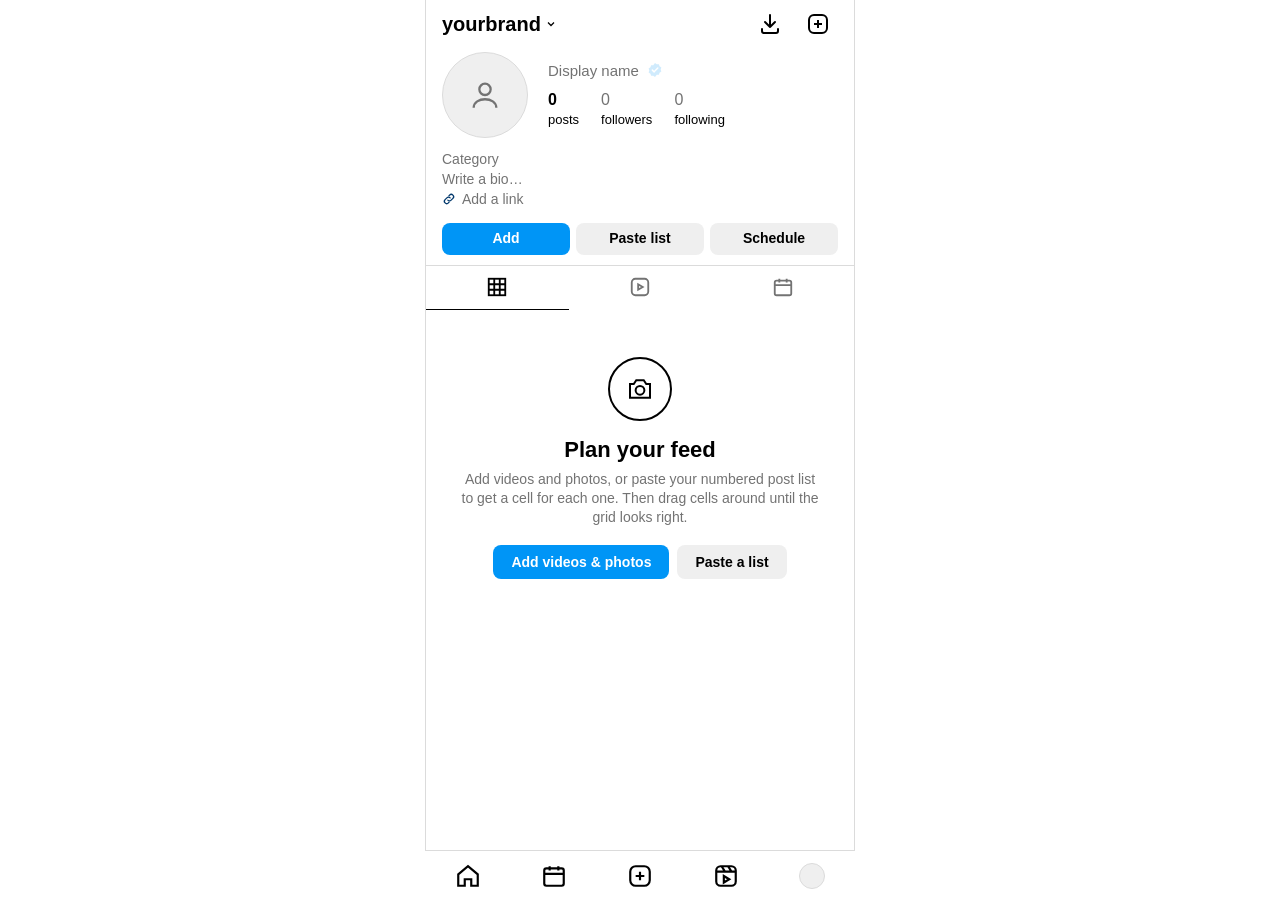
==== commit 7177d280: "Add backup and restore - Save the whole plan (posts, files, thumbnails, profile, schedule) as one   " ====
--- a/index.html
+++ b/index.html
@@ -143,6 +143,10 @@
   .tile .when { left: 4px; }
   .tile .trial { right: 4px; background: rgba(120, 60, 220, .85); }
   .tile .when.posted { background: rgba(0, 149, 246, .85); }
+  .tile .busy {
+    position: absolute; left: 0; right: 0; bottom: 0; padding: 18px 6px 6px; text-align: center;
+    background: linear-gradient(transparent, rgba(0,0,0,.75)); color: #fff; font-size: 11px; font-weight: 600;
+  }
   .tile.drop-target { outline: 3px solid var(--accent); outline-offset: -3px; }
   .ph {
     position: absolute; inset: 0; display: flex; flex-direction: column; align-items: center; justify-content: center;
@@ -239,6 +243,17 @@
   .menu button:hover { background: var(--chip); }
   .menu b { display: block; font-weight: 600; }
   .menu small { color: var(--muted); }
+  .backup-row { display: flex; align-items: center; gap: 12px; padding: 12px; border-radius: 12px; background: var(--chip); }
+  .backup-row > div { flex: 1; min-width: 0; }
+  .backup-row b { display: block; font-weight: 600; }
+  .backup-row small { color: var(--muted); }
+  .backup-row .btn { flex: none; min-width: 84px; height: 34px; background: var(--sheet); }
+  .backup-row .btn.primary { background: var(--accent); }
+  .restore-confirm { padding: 12px; border-radius: 12px; border: 1px solid var(--danger); display: grid; gap: 10px; }
+  .restore-confirm p { margin: 0; }
+  .menu-setting { gap: 16px; margin: 0 8px 12px; padding: 12px 10px 4px; border-top: 1px solid var(--line); }
+  .menu-setting b { display: block; font-weight: 600; }
+  .menu-setting small { color: var(--muted); }
   .menu .ico { width: 40px; height: 40px; border-radius: 50%; background: var(--chip); display: grid; place-items: center; flex: none; }
 
   /* Post viewer: swipeable slides */
@@ -325,6 +340,9 @@
       <span id="username" contenteditable="plaintext-only" spellcheck="false" data-placeholder="username"></span>
       <svg width="12" height="12" viewBox="0 0 24 24" fill="none" stroke="currentColor" stroke-width="2.5"><path d="M6 9l6 6 6-6"/></svg>
     </div>
+    <button class="icon-btn" data-open-backup aria-label="Backup" title="Backup">
+      <svg width="24" height="24" viewBox="0 0 24 24" fill="none" stroke="currentColor" stroke-width="2" stroke-linecap="round" stroke-linejoin="round"><path d="M12 3v12M7 10l5 5 5-5"/><path d="M4 17v2a2 2 0 002 2h12a2 2 0 002-2v-2"/></svg>
+    </button>
     <button class="icon-btn" data-open-add aria-label="Add">
       <svg width="24" height="24" viewBox="0 0 24 24" fill="none" stroke="currentColor" stroke-width="2"><rect x="3" y="3" width="18" height="18" rx="5"/><path d="M12 8v8M8 12h8"/></svg>
     </button>
@@ -467,6 +485,37 @@
         <span><b>Paste a list</b><small>Turn your numbered post list into cells</small></span>
       </button>
     </div>
+    <div class="menu-setting switch-row">
+      <span><b>Compress videos</b><small>Makes a lighter 720p copy so the planner stays fast. Your original files aren't changed.</small></span>
+      <span class="switch"><input type="checkbox" id="compressToggle" aria-label="Compress videos"><span></span></span>
+    </div>
+  </div>
+</div>
+
+<!-- Backup -->
+<div class="backdrop" id="backupModal" hidden>
+  <div class="sheet" role="dialog" aria-modal="true" aria-label="Backup">
+    <div class="grabber"></div>
+    <div class="sheet-title">Backup</div>
+    <div class="sheet-body">
+      <div class="hint">Your plan is saved in this browser only. A backup file holds everything (posts, videos, thumbnails, profile and schedule) so you can keep it safe or open it on another computer.</div>
+      <div class="backup-row">
+        <div><b>Save backup file</b><small id="lastBackup">No backup saved yet.</small></div>
+        <button class="btn primary" id="backupSave">Save</button>
+      </div>
+      <div class="backup-row">
+        <div><b>Restore from backup</b><small>Replaces what's in the planner now with the backup.</small></div>
+        <button class="btn" id="backupLoad">Restore</button>
+      </div>
+      <div class="restore-confirm" id="restoreConfirm" hidden>
+        <p id="restoreText"></p>
+        <div class="sheet-btns">
+          <button class="btn" id="restoreCancel">Cancel</button>
+          <button class="btn danger armed" id="restoreGo">Replace my plan</button>
+        </div>
+      </div>
+      <div class="hint" id="backupStatus" hidden></div>
+    </div>
   </div>
 </div>
 
@@ -532,6 +581,7 @@
       <div class="sheet-btns">
         <button class="btn" id="addMediaBtn">Add video or photo</button>
       </div>
+      <div class="hint" id="sheetBusy" hidden></div>
       <div class="sheet-btns">
         <button class="btn danger" id="deleteBtn">Delete cell</button>
         <button class="btn" data-close>Done</button>
@@ -547,6 +597,7 @@
 <input type="file" id="mediaInput" accept="image/*,video/*" multiple hidden>
 <input type="file" id="avatarInput" accept="image/*" hidden>
 <input type="file" id="thumbInput" accept="image/*" hidden>
+<input type="file" id="backupInput" accept=".zip,application/zip" hidden>
 
 <svg width="0" height="0" style="position:absolute">
   <symbol id="i-reel" viewBox="0 0 24 24"><path fill="currentColor" d="M5 3h14a2 2 0 012 2v14a2 2 0 01-2 2H5a2 2 0 01-2-2V5a2 2 0 012-2zm5 6v7l6-3.5z"/></symbol>
@@ -626,6 +677,20 @@
       deleteMedia: id => run('media', 'readwrite', s => s.delete(id)),
       get: k => run('kv', 'readonly', s => s.get(k)),
       set: (k, v) => run('kv', 'readwrite', s => s.put(v, k)),
+      // Restore: wipe everything and write the backup in one transaction, so it's all-or-nothing.
+      async replaceAll({ posts, media, kv }) {
+        const db = await open();
+        return new Promise((resolve, reject) => {
+          const tx = db.transaction(['posts', 'media', 'kv'], 'readwrite');
+          const [ps, ms, ks] = ['posts', 'media', 'kv'].map(n => tx.objectStore(n));
+          ps.clear(); ms.clear(); ks.clear();
+          posts.forEach(p => ps.put(p));
+          media.forEach(([id, blob]) => ms.put(blob, id));
+          kv.forEach(([k, v]) => ks.put(v, k));
+          tx.oncomplete = () => resolve();
+          tx.onerror = tx.onabort = () => reject(tx.error);
+        });
+      },
     };
   })();
 
@@ -650,6 +715,7 @@
   let profile = { username: 'yourbrand', name: '', verified: false, category: '', bio: '', link: '', followers: '', following: '' };
   let schedule = { start: todayISO(), time: '18:00', every: 1 };
   let avatarBlob = null;
+  let settings = { compress: true };
   const urls = new Map();      // blob -> object URL cache
   let openId = null;
   let currentTab = 'grid';
@@ -803,26 +869,130 @@
       'You can still set a cover with “Upload image”.', 12000);
   }
 
+  // ---------- Video compression (runs in the browser with WebCodecs, via Mediabunny) ----------
+  // Big camera files make the planner slow and can crash phones, so videos get a lighter 720p copy.
+  // H.264 MP4 where the browser can encode it (Chrome, Safari, Edge); WebM otherwise.
+  const MEDIABUNNY_URL = 'https://cdn.jsdelivr.net/npm/mediabunny@1.61.0/dist/bundles/mediabunny.min.mjs';
+  const MAX_SIDE = 1280;
+  const VIDEO_BITRATE = 2_500_000;
+  const SKIP_BELOW = 12 * 1024 * 1024; // small H.264 files are already light enough
+  let mediabunny = null;
+  const loadMediabunny = () => (mediabunny ||= import(MEDIABUNNY_URL).catch(err => { mediabunny = null; throw err; }));
+  const warned = new Set();
+  const warnOnce = (key, msg) => { if (!warned.has(key)) { warned.add(key); toast(msg, 8000); } };
+
+  // Returns the compressed file, or the original when it's already small, can't be decoded here,
+  // or compressing wouldn't make it smaller.
+  async function compressVideo(file, onProgress) {
+    if (!settings.compress || typeof VideoEncoder === 'undefined') return file;
+    let M, input;
+    try { M = await loadMediabunny(); } catch {
+      warnOnce('compressor', "Couldn't load the video compressor, so this video is kept at full size.");
+      return file;
+    }
+    try {
+      input = new M.Input({ formats: M.ALL_FORMATS, source: new M.BlobSource(file) });
+      const track = await input.getPrimaryVideoTrack();
+      if (!track) return file;
+      if (track.codec === 'avc' && file.size < SKIP_BELOW) return file;
+      if (!(await track.canDecode())) return file;
+      const useAvc = await M.canEncodeVideo('avc');
+      const codec = useAvc ? 'avc' : (await M.canEncodeVideo('vp9')) ? 'vp9' : null;
+      if (!codec) return file;
+      const [canAac, canOpus] = await Promise.all([M.canEncodeAudio('aac'), M.canEncodeAudio('opus')]);
+      const scale = Math.min(1, MAX_SIDE / Math.max(track.displayWidth, track.displayHeight));
+      const even = n => Math.max(2, Math.round(n / 2) * 2);
+      const output = new M.Output({
+        format: useAvc ? new M.Mp4OutputFormat({ fastStart: 'in-memory' }) : new M.WebMOutputFormat(),
+        target: new M.BufferTarget(),
+      });
+      const conversion = await M.Conversion.init({
+        input, output, tracks: 'primary',
+        video: {
+          width: even(track.displayWidth * scale), height: even(track.displayHeight * scale), fit: 'contain',
+          codec, bitrate: VIDEO_BITRATE, forceTranscode: true,
+        },
+        audio: t => (useAvc && t.codec === 'aac') ? {}
+          : useAvc && canAac ? { codec: 'aac', bitrate: 128000 }
+          : canOpus ? { codec: 'opus', bitrate: 96000 }
+          : { discard: true },
+      });
+      if (!conversion.isValid) return file;
+      conversion.onProgress = pr => onProgress(pr);
+      await conversion.execute();
+      const buf = output.target.buffer;
+      if (!buf || buf.byteLength >= file.size) return file;
+      const base = (file.name || 'video').replace(/\.[^.]+$/, '');
+      return new File([buf], `${base}.${useAvc ? 'mp4' : 'webm'}`, { type: useAvc ? 'video/mp4' : 'video/webm', lastModified: file.lastModified });
+    } catch (err) {
+      console.warn('Video compression failed; keeping the original file.', err);
+      return file;
+    } finally {
+      try { input && input.dispose(); } catch {}
+    }
+  }
+
+  // Cells that are still being prepared show a progress label.
+  const busy = new Map(); // post id -> label
+  function setBusy(id, label) {
+    if (label == null) busy.delete(id); else busy.set(id, label);
+    const spans = document.querySelectorAll(`.tile[data-id="${id}"] .busy`);
+    if (label != null && !spans.length) render();
+    spans.forEach(el => { el.textContent = label || ''; el.hidden = label == null; });
+    if (openId === id) { $('sheetBusy').hidden = label == null; $('sheetBusy').textContent = label ? `${label}. Keep this page open.` : ''; }
+  }
+
+  // Compress any videos, then add the files to the cell as slides.
+  async function fillPost(p, files) {
+    const prepared = [];
+    for (let i = 0; i < files.length; i++) {
+      const f = files[i];
+      if (isVideo(f) && settings.compress) {
+        const label = files.length > 1 ? `Compressing ${i + 1} of ${files.length}` : 'Compressing';
+        setBusy(p.id, `${label}…`);
+        prepared.push(await compressVideo(f, pr => setBusy(p.id, `${label} ${Math.round(pr * 100)}%`)));
+      } else {
+        prepared.push(f);
+      }
+    }
+    setBusy(p.id, null);
+    if (!posts.has(p.id)) return false; // deleted while compressing
+    const wasEmpty = !p.slides.length;
+    p.slides.push(...prepared.map(storeMedia));
+    if (p.slides.length > 1) p.kind = 'carousel';
+    else if (wasEmpty && isVideo(prepared[0]) && p.kind === 'post') p.kind = 'reel';
+    if (wasEmpty) await autoThumb(p);
+    savePost(p);
+    render();
+    if (openId === p.id) renderSheet();
+    return true;
+  }
+  const workingToast = files => toast(files.some(isVideo) && settings.compress
+    ? 'Compressing video so the planner stays fast. Keep this page open.'
+    : `Adding ${files.length} ${files.length === 1 ? 'file' : 'files'}…`, 600000);
+
   async function addFiles(fileList, mode = 'each') {
     const files = mediaOnly(fileList);
     if (!files.length) { toast('Only videos and photos can be added.'); return; }
-    toast(`Adding ${files.length} ${files.length === 1 ? 'file' : 'files'}…`, 60000);
     const groups = mode === 'carousel' ? [files] : files.map(f => [f]);
-    const ids = [], unplayable = [];
-    for (const g of groups) {
-      const p = newPost({ kind: kindFor(g), slides: g.map(storeMedia) });
-      await autoThumb(p);
-      if (cantPreview(p)) unplayable.push(g[0].name);
+    // Cells appear right away; each fills in when its files are ready.
+    const created = groups.map(g => {
+      const p = newPost({ kind: kindFor(g) });
       posts.set(p.id, p);
-      ids.push(p.id);
-      persist(store.putPost(p));
-    }
-    insertAtTop(ids); // first file picked lands top-left, same as reading the grid
+      savePost(p);
+      return [p, g];
+    });
+    insertAtTop(created.map(([p]) => p.id)); // first file picked lands top-left, same as reading the grid
     render();
+    workingToast(files);
+    const unplayable = [];
+    for (const [p, g] of created) {
+      if ((await fillPost(p, g)) && cantPreview(p)) unplayable.push(g[0].name);
+    }
     if (unplayable.length) warnUnplayable(unplayable);
     else if (mode === 'carousel') toast(`Carousel with ${files.length} slides added.`);
-    else if (ids.some(id => isReel(posts.get(id)))) toast(`Added ${ids.length}. Reels show on your grid; tap one to make it Reels-tab only.`, 4500);
-    else toast(`Added ${ids.length}. Drag cells to rearrange.`);
+    else if (created.some(([p]) => isReel(p))) toast(`Added ${created.length}. Reels show on your grid; tap one to make it Reels-tab only.`, 4500);
+    else toast(`Added ${created.length}. Drag cells to rearrange.`);
   }
 
   // Fill one cell with media (from the picker or a file dropped on it).
@@ -835,15 +1005,9 @@
       toast(`${names ? `“${names}” isn't` : "That isn't"} a video or photo this planner recognizes.`, 6000);
       return;
     }
-    toast('Adding…', 60000);
     const wasEmpty = p.slides.length === 0;
-    p.slides.push(...files.map(storeMedia));
-    if (p.slides.length > 1) p.kind = 'carousel';
-    else if (wasEmpty && isVideo(files[0]) && p.kind === 'post') p.kind = 'reel';
-    if (wasEmpty) await autoThumb(p);
-    savePost(p);
-    render();
-    if (openId === id) renderSheet();
+    workingToast(files);
+    if (!(await fillPost(p, files))) return;
     if (wasEmpty && cantPreview(p)) warnUnplayable([files[0].name]);
     else if (wasEmpty && isReel(p)) toast('Reel added to your grid. Use “Show on profile grid” to make it Reels-tab only.', 4500);
     else toast(wasEmpty ? 'Cell filled.' : `Added ${files.length} more ${files.length === 1 ? 'slide' : 'slides'}.`);
@@ -895,7 +1059,8 @@
     return (p.thumb ? `<img alt="" draggable="false" src="${urlFor(p.thumb)}">` : placeholder(p)) +
       (kindIcon(p) ? `<span class="kind">${kindIcon(p)}</span>` : '') +
       (p.posted ? '<span class="when posted">Live</span>' : when ? `<span class="when">${fmtShort.format(when)}</span>` : '') +
-      (p.kind === 'trial' ? '<span class="trial">Trial</span>' : '');
+      (p.kind === 'trial' ? '<span class="trial">Trial</span>' : '') +
+      (busy.has(p.id) ? `<span class="busy">${esc(busy.get(p.id))}</span>` : '');
   }
 
   function render() {
@@ -1167,8 +1332,12 @@
     slidesEl.innerHTML = '';
     if (!p.slides.length) {
       slidesEl.innerHTML = `<div class="slide-empty" style="background:hsl(${hue(p.id)} 22% 30%)"><div>` +
-        `<p>${esc(p.title || 'Empty cell')}</p><button class="btn" data-add-media>Add video or photo</button></div></div>`;
-    }
+        `<p>${esc(p.title || 'Empty cell')}</p>` +
+        (busy.has(p.id) ? '<p>Your video is being compressed. This cell fills in when it’s done.</p>' : '<button class="btn" data-add-media>Add video or photo</button>') +
+        '</div></div>';
+    }
+    $('sheetBusy').hidden = !busy.has(p.id);
+    $('sheetBusy').textContent = busy.has(p.id) ? `${busy.get(p.id)}. Keep this page open.` : '';
     const showProblem = (s, html) => {
       s.querySelectorAll('video, img').forEach(el => el.remove());
       const msg = document.createElement('div');
@@ -1466,6 +1635,12 @@
     renderAvatar();
   });
 
+  $('compressToggle').addEventListener('change', e => {
+    settings.compress = e.target.checked;
+    persist(store.set('settings', settings));
+    toast(settings.compress ? 'New videos will be compressed.' : 'New videos will be kept at full size.');
+  });
+
   // Schedule settings
   function onScheduleChange() {
     schedule = {
@@ -1534,11 +1709,217 @@
     toastTimer = setTimeout(() => { t.hidden = true; }, ms);
   }
 
+  // ---------- Backup (one .zip with the plan as JSON plus every file) ----------
+  const CRC_TABLE = (() => {
+    const t = new Uint32Array(256);
+    for (let n = 0; n < 256; n++) { let c = n; for (let k = 0; k < 8; k++) c = c & 1 ? 0xEDB88320 ^ (c >>> 1) : c >>> 1; t[n] = c >>> 0; }
+    return t;
+  })();
+  function crc32(bytes) {
+    let c = 0xFFFFFFFF;
+    for (let i = 0; i < bytes.length; i++) c = CRC_TABLE[(c ^ bytes[i]) & 0xFF] ^ (c >>> 8);
+    return (c ^ 0xFFFFFFFF) >>> 0;
+  }
+  // Minimal ZIP writer: files are stored as-is (videos are already compressed), so the archive is built
+  // from the original Blobs without holding everything in memory at once.
+  async function buildZip(entries, onEach) {
+    const enc = new TextEncoder();
+    const parts = [], central = [];
+    let offset = 0;
+    const now = new Date();
+    const dosTime = (now.getHours() << 11) | (now.getMinutes() << 5) | (now.getSeconds() >> 1);
+    const dosDate = ((now.getFullYear() - 1980) << 9) | ((now.getMonth() + 1) << 5) | now.getDate();
+    for (let i = 0; i < entries.length; i++) {
+      const { name, blob } = entries[i];
+      const nameBytes = enc.encode(name);
+      const crc = crc32(new Uint8Array(await blob.arrayBuffer()));
+      const size = blob.size;
+      if (offset + size > 0xF0000000) throw new Error('too_big');
+      const head = new DataView(new ArrayBuffer(30));
+      head.setUint32(0, 0x04034b50, true); head.setUint16(4, 20, true); head.setUint16(6, 0x0800, true);
+      head.setUint16(8, 0, true); head.setUint16(10, dosTime, true); head.setUint16(12, dosDate, true);
+      head.setUint32(14, crc, true); head.setUint32(18, size, true); head.setUint32(22, size, true);
+      head.setUint16(26, nameBytes.length, true); head.setUint16(28, 0, true);
+      parts.push(head.buffer, nameBytes, blob);
+      const cd = new DataView(new ArrayBuffer(46));
+      cd.setUint32(0, 0x02014b50, true); cd.setUint16(4, 20, true); cd.setUint16(6, 20, true); cd.setUint16(8, 0x0800, true);
+      cd.setUint16(10, 0, true); cd.setUint16(12, dosTime, true); cd.setUint16(14, dosDate, true);
+      cd.setUint32(16, crc, true); cd.setUint32(20, size, true); cd.setUint32(24, size, true);
+      cd.setUint16(28, nameBytes.length, true); cd.setUint32(42, offset, true);
+      central.push(cd.buffer, nameBytes);
+      offset += 30 + nameBytes.length + size;
+      onEach && onEach(i + 1, entries.length);
+    }
+    const cdSize = central.reduce((n, b) => n + b.byteLength, 0);
+    const end = new DataView(new ArrayBuffer(22));
+    end.setUint32(0, 0x06054b50, true); end.setUint16(8, entries.length, true); end.setUint16(10, entries.length, true);
+    end.setUint32(12, cdSize, true); end.setUint32(16, offset, true);
+    return new Blob([...parts, ...central, end.buffer], { type: 'application/zip' });
+  }
+  // Reads the stored (uncompressed) ZIPs this planner writes. Returns name -> Blob slice.
+  async function readZip(file) {
+    const tailStart = Math.max(0, file.size - 65557);
+    const tail = new DataView(await file.slice(tailStart).arrayBuffer());
+    let eocd = -1;
+    for (let i = tail.byteLength - 22; i >= 0; i--) if (tail.getUint32(i, true) === 0x06054b50) { eocd = i; break; }
+    if (eocd < 0) throw new Error('not_zip');
+    const count = tail.getUint16(eocd + 10, true);
+    const cdSize = tail.getUint32(eocd + 12, true), cdOffset = tail.getUint32(eocd + 16, true);
+    const cd = new DataView(await file.slice(cdOffset, cdOffset + cdSize).arrayBuffer());
+    const dec = new TextDecoder();
+    const out = new Map();
+    for (let i = 0, p = 0; i < count; i++) {
+      if (cd.getUint32(p, true) !== 0x02014b50) throw new Error('not_zip');
+      const method = cd.getUint16(p + 10, true), size = cd.getUint32(p + 20, true);
+      const nameLen = cd.getUint16(p + 28, true), extraLen = cd.getUint16(p + 30, true), commentLen = cd.getUint16(p + 32, true);
+      const local = cd.getUint32(p + 42, true);
+      const name = dec.decode(new Uint8Array(cd.buffer, cd.byteOffset + p + 46, nameLen));
+      p += 46 + nameLen + extraLen + commentLen;
+      if (method !== 0) continue; // not something this planner wrote
+      const lh = new DataView(await file.slice(local, local + 30).arrayBuffer());
+      const start = local + 30 + lh.getUint16(26, true) + lh.getUint16(28, true);
+      out.set(name, file.slice(start, start + size));
+    }
+    return out;
+  }
+
+  const extFor = (blob, fallback) => (extOf(blob) && extOf(blob) !== (blob.name || '').toLowerCase() ? extOf(blob)
+    : ({ 'video/mp4': 'mp4', 'video/webm': 'webm', 'video/quicktime': 'mov', 'image/jpeg': 'jpg', 'image/png': 'png', 'image/webp': 'webp' }[blob.type] || fallback));
+  const fmtDateTime = new Intl.DateTimeFormat(undefined, { month: 'short', day: 'numeric', hour: 'numeric', minute: '2-digit' });
+  function showBackupStatus(msg) { $('backupStatus').hidden = !msg; $('backupStatus').textContent = msg || ''; }
+  async function renderLastBackup() {
+    let at = null;
+    try { at = await store.get('lastBackup'); } catch {}
+    $('lastBackup').textContent = at ? `Last saved ${fmtDateTime.format(new Date(at))}.` : 'No backup saved yet.';
+  }
+
+  // Hands the file to the viewer: through Claude's save prompt when the page runs inside Claude,
+  // otherwise as a normal browser download.
+  async function offerFile(filename, blob) {
+    const claudeHost = window.claude && typeof window.claude.use === 'function';
+    const downloads = claudeHost ? await window.claude.use('downloads').catch(() => null) : null;
+    if (downloads) { await downloads.save({ filename, data: blob }); return; }
+    if (claudeHost) throw { code: 'unavailable' };
+    const a = document.createElement('a');
+    a.href = URL.createObjectURL(blob);
+    a.download = filename;
+    document.body.appendChild(a);
+    a.click();
+    setTimeout(() => { URL.revokeObjectURL(a.href); a.remove(); }, 60000);
+  }
+
+  async function saveBackup() {
+    const btn = $('backupSave');
+    btn.disabled = true;
+    showBackupStatus('Preparing backup…');
+    try {
+      const entries = [];
+      const plan = { app: 'dreamvision-feed-planner', version: 1, exportedAt: new Date().toISOString(), order, profile, schedule, settings, posts: [], avatar: null };
+      for (const id of order) {
+        const p = posts.get(id);
+        const rec = { ...p, thumb: null, slides: [] };
+        if (p.thumb) { rec.thumb = { file: `thumbs/${p.id}.${extFor(p.thumb, 'jpg')}`, type: p.thumb.type || 'image/jpeg' }; entries.push({ name: rec.thumb.file, blob: p.thumb }); }
+        for (const slide of p.slides) {
+          const blob = await loadMedia(slide);
+          if (!blob) continue; // file no longer in this browser
+          const file = `media/${slide.id}.${extFor(slide, blob.type.startsWith('video/') ? 'mp4' : 'jpg')}`;
+          rec.slides.push({ ...slide, file });
+          entries.push({ name: file, blob });
+        }
+        plan.posts.push(rec);
+      }
+      if (avatarBlob) { plan.avatar = { file: `avatar.${extFor(avatarBlob, 'jpg')}`, type: avatarBlob.type || 'image/jpeg' }; entries.push({ name: plan.avatar.file, blob: avatarBlob }); }
+      entries.unshift({ name: 'planner.json', blob: new Blob([JSON.stringify(plan, null, 1)], { type: 'application/json' }) });
+      const zip = await buildZip(entries, (n, total) => showBackupStatus(`Preparing backup… ${n} of ${total} files`));
+      const mb = (zip.size / 1048576).toFixed(1);
+      showBackupStatus(`Backup ready (${mb} MB). Confirm the save to keep it.`);
+      const handle = (profile.username || 'feed').replace(/[^\w.-]+/g, '-');
+      await offerFile(`${handle}-plan-${todayISO()}.zip`, zip);
+      const at = Date.now();
+      persist(store.set('lastBackup', at));
+      $('lastBackup').textContent = `Last saved ${fmtDateTime.format(new Date(at))}.`;
+      showBackupStatus(`Saved ${plan.posts.length} posts (${mb} MB). Keep the file somewhere safe, like iCloud Drive or Google Drive.`);
+    } catch (err) {
+      const code = err && err.code;
+      showBackupStatus(
+        code === 'declined' ? 'Backup not saved.' :
+        code === 'rate_limited' ? 'A save prompt is already open. Finish that one first.' :
+        code === 'too_large' ? 'This backup is too large to save here. Try from a computer.' :
+        err && err.message === 'too_big' ? 'This plan is over 4 GB, too big for one backup. Turn on Compress videos and re-add the largest videos.' :
+        code ? "Saving files isn't available in this view. Open the planner in a browser to save a backup." :
+        "Couldn't create the backup. Try again, or reload the page first.");
+    } finally {
+      btn.disabled = false;
+    }
+  }
+
+  let pendingRestore = null;
+  async function pickRestore(file) {
+    showBackupStatus('Reading backup…');
+    try {
+      const files = await readZip(file);
+      const planBlob = files.get('planner.json');
+      if (!planBlob) throw new Error('not_backup');
+      const plan = JSON.parse(await planBlob.text());
+      if (plan.app !== 'dreamvision-feed-planner' || !Array.isArray(plan.posts)) throw new Error('not_backup');
+      pendingRestore = { plan, files };
+      const when = plan.exportedAt ? fmtDateTime.format(new Date(plan.exportedAt)) : 'an unknown date';
+      $('restoreText').textContent = `Replace everything in the planner with this backup from ${when} (${plan.posts.length} posts)? What's in the planner now will be removed.`;
+      $('restoreConfirm').hidden = false;
+      showBackupStatus('');
+    } catch {
+      pendingRestore = null;
+      showBackupStatus("That file isn't a planner backup. Choose a .zip saved with “Save backup file”.");
+    }
+  }
+  async function runRestore() {
+    if (!pendingRestore) return;
+    const { plan, files } = pendingRestore;
+    const asFile = (ref, name) => { const b = ref && files.get(ref.file); return b ? new File([b], name || ref.file.split('/').pop(), { type: ref.type || '' }) : null; };
+    const media = [];
+    const restoredPosts = plan.posts.map(rec => {
+      const p = { ...rec, thumb: asFile(rec.thumb), slides: [] };
+      for (const s of rec.slides || []) {
+        const blob = asFile(s, s.name);
+        if (!blob) continue;
+        media.push([s.id, blob]);
+        p.slides.push({ id: s.id, type: s.type, name: s.name });
+      }
+      return p;
+    });
+    const kv = [['order', plan.order || restoredPosts.map(p => p.id)], ['profile', plan.profile || {}], ['schedule', plan.schedule || {}], ['settings', plan.settings || {}]];
+    const avatar = asFile(plan.avatar);
+    if (avatar) kv.push(['avatar', avatar]);
+    showBackupStatus('Restoring…');
+    try {
+      await store.replaceAll({ posts: restoredPosts, media, kv });
+      showBackupStatus('Restored. Reloading…');
+      setTimeout(() => location.reload(), 400);
+    } catch {
+      showBackupStatus("Couldn't restore the backup in this browser. Nothing was changed.");
+    }
+  }
+
+  document.addEventListener('click', e => {
+    if (e.target.closest('[data-open-backup]')) {
+      $('restoreConfirm').hidden = true; pendingRestore = null; showBackupStatus('');
+      renderLastBackup();
+      openModal('backupModal');
+    }
+  });
+  $('backupSave').addEventListener('click', saveBackup);
+  $('backupLoad').addEventListener('click', () => $('backupInput').click());
+  $('backupInput').addEventListener('change', e => { const f = e.target.files[0]; e.target.value = ''; if (f) pickRestore(f); });
+  $('restoreCancel').addEventListener('click', () => { pendingRestore = null; $('restoreConfirm').hidden = true; });
+  $('restoreGo').addEventListener('click', runRestore);
+
   // ---------- Boot ----------
   // A flag that's still set at the next launch means the last one never finished (e.g. the tab crashed).
   let lastLaunchFailed = false;
   try { lastLaunchFailed = localStorage.getItem('feed-planner-booting') === '1'; localStorage.setItem('feed-planner-booting', '1'); } catch {}
   $('recover').hidden = !lastLaunchFailed;
+  // Closing or reloading normally isn't a crash, so clear the flag then too.
+  window.addEventListener('pagehide', () => { try { localStorage.removeItem('feed-planner-booting'); } catch {} });
   $('recoverOk').addEventListener('click', () => { $('recover').hidden = true; });
   $('recoverClear').addEventListener('click', e => confirmTap(e.currentTarget, 'Tap again to erase everything', () => {
     try { localStorage.removeItem('feed-planner-booting'); } catch {}
@@ -1547,9 +1928,10 @@
   }));
   (async () => {
     try {
-      const [saved, savedOrder, savedProfile, savedSchedule, savedAvatar] = await Promise.all([
-        store.allPosts(), store.get('order'), store.get('profile'), store.get('schedule'), store.get('avatar'),
+      const [saved, savedOrder, savedProfile, savedSchedule, savedAvatar, savedSettings] = await Promise.all([
+        store.allPosts(), store.get('order'), store.get('profile'), store.get('schedule'), store.get('avatar'), store.get('settings'),
       ]);
+      if (savedSettings) settings = { ...settings, ...savedSettings };
       for (const p of saved) {
         if (normalize(p)) savePost(p);
         posts.set(p.id, p);
@@ -1565,6 +1947,7 @@
     }
     let tab = 'grid';
     try { tab = localStorage.getItem('feed-planner-tab') || 'grid'; } catch {}
+    $('compressToggle').checked = settings.compress;
     renderProfile();
     renderScheduleInputs();
     setTab(['grid', 'reels', 'schedule'].includes(tab) ? tab : 'grid');
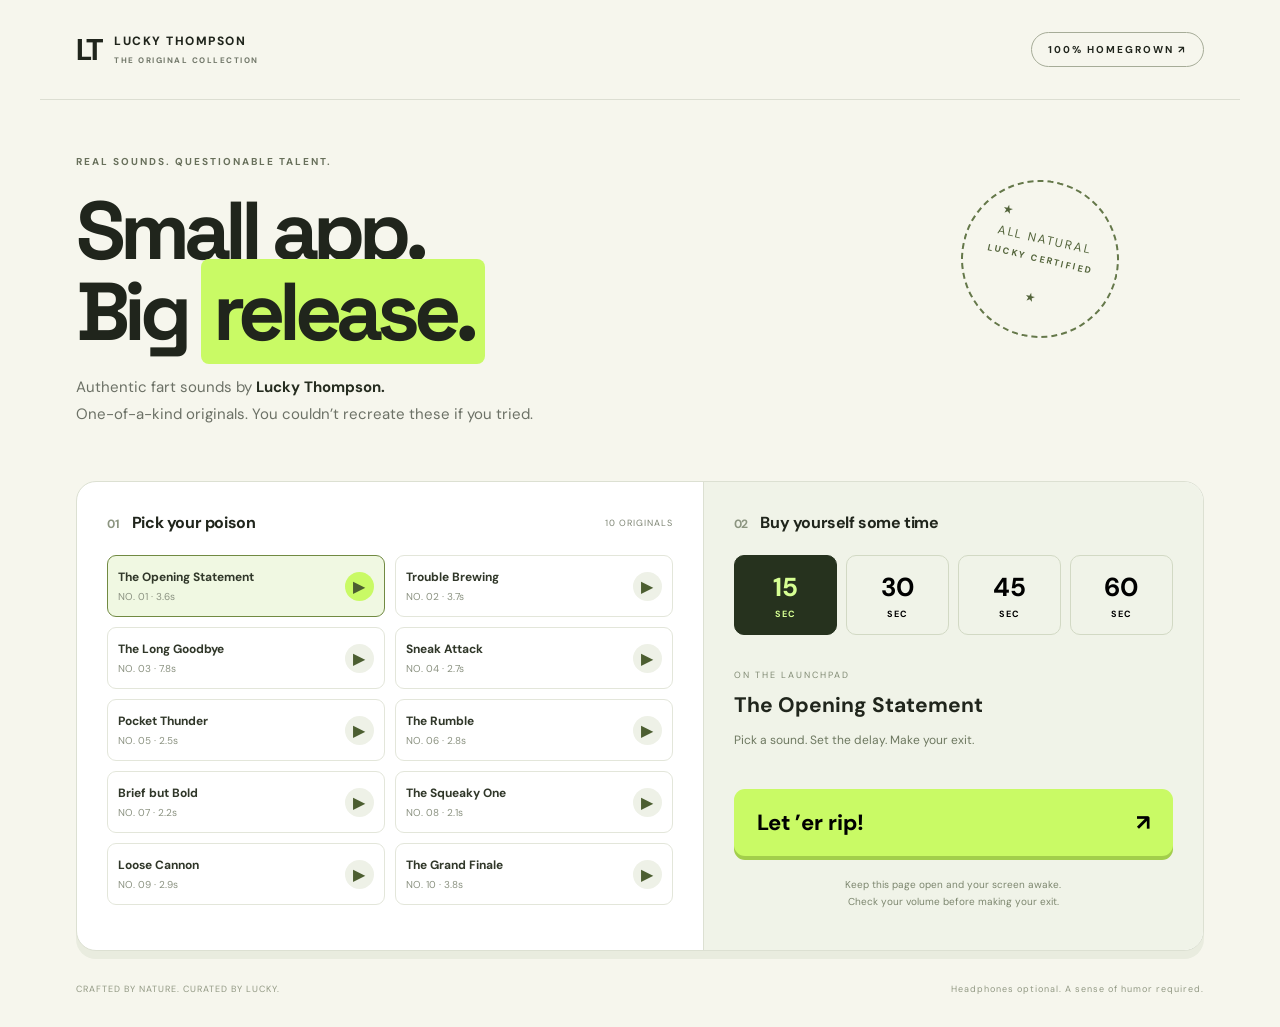
==== commit 3c5ff86c: "Build Lucky Thompson soundboard with delayed playback" ====
--- a/index.html
+++ b/index.html
@@ -1,1960 +1,7 @@
 <!doctype html>
-<html lang="en">
-<head>
-<meta charset="utf-8">
-<meta name="viewport" content="width=device-width, initial-scale=1, viewport-fit=cover">
-<meta name="theme-color" content="#ffffff" media="(prefers-color-scheme: light)">
-<meta name="theme-color" content="#000000" media="(prefers-color-scheme: dark)">
-<title>DreamVision Feed Planner</title>
-<style>
-  :root {
-    --bg: #ffffff;
-    --fg: #000000;
-    --muted: #737373;
-    --line: #dbdbdb;
-    --chip: #efefef;
-    --chip-hover: #dbdbdb;
-    --sheet: #ffffff;
-    --accent: #0095f6;
-    --link: #00376b;
-    --danger: #ed4956;
-    --badge: rgba(0, 0, 0, 0.62);
-    --backdrop: rgba(0, 0, 0, 0.45);
-  }
-  @media (prefers-color-scheme: dark) {
-    :root:not([data-theme="light"]) {
-      --bg: #000000;
-      --fg: #f5f5f5;
-      --muted: #a8a8a8;
-      --line: #262626;
-      --chip: #262626;
-      --chip-hover: #363636;
-      --sheet: #1a1a1a;
-      --link: #e0f1ff;
-      --backdrop: rgba(0, 0, 0, 0.65);
-      color-scheme: dark;
-    }
-  }
-  :root[data-theme="dark"] {
-    --bg: #000000;
-    --fg: #f5f5f5;
-    --muted: #a8a8a8;
-    --line: #262626;
-    --chip: #262626;
-    --chip-hover: #363636;
-    --sheet: #1a1a1a;
-    --link: #e0f1ff;
-    --backdrop: rgba(0, 0, 0, 0.65);
-    color-scheme: dark;
-  }
-  /* Keep content clear of the notch / home bar; fixed bars add their own inset. */
-  :root { padding-top: env(safe-area-inset-top, 0px); }
-
-  * { box-sizing: border-box; }
-  html { -webkit-text-size-adjust: 100%; }
-  body {
-    margin: 0;
-    background: var(--bg);
-    color: var(--fg);
-    font: 14px/1.35 -apple-system, BlinkMacSystemFont, "Segoe UI", Roboto, Helvetica, Arial, sans-serif;
-  }
-  button { font: inherit; color: inherit; background: none; border: 0; padding: 0; cursor: pointer; }
-  svg { display: block; }
-  [hidden] { display: none !important; }
-
-  .app {
-    max-width: 430px;
-    margin: 0 auto;
-    min-height: 100dvh;
-    padding-bottom: calc(56px + env(safe-area-inset-bottom));
-    background: var(--bg);
-    position: relative;
-  }
-  @media (min-width: 480px) {
-    .app { border-left: 1px solid var(--line); border-right: 1px solid var(--line); }
-  }
-
-  /* Top bar */
-  .topbar {
-    position: sticky; top: env(safe-area-inset-top, 0px); z-index: 20;
-    display: flex; align-items: center; gap: 8px;
-    height: 48px; padding: 0 16px;
-    background: var(--bg);
-  }
-  .topbar .handle { font-size: 20px; font-weight: 700; flex: 1; min-width: 0; display: flex; align-items: center; gap: 4px; }
-  .topbar .handle [contenteditable] { outline: none; white-space: nowrap; overflow: hidden; text-overflow: ellipsis; }
-  .icon-btn { width: 40px; height: 40px; display: grid; place-items: center; border-radius: 8px; }
-  .icon-btn:active { opacity: 0.5; }
-
-  /* Profile header (current Instagram layout: name + stats beside the photo) */
-  .profile { padding: 4px 16px 0; }
-  .profile-top { display: flex; align-items: center; gap: 20px; }
-  .avatar {
-    flex: none; width: 86px; height: 86px; border-radius: 50%; cursor: pointer;
-    background: var(--chip) center/cover no-repeat; border: 1px solid var(--line);
-    display: grid; place-items: center; color: var(--muted);
-  }
-  .profile-main { flex: 1; min-width: 0; display: grid; gap: 8px; }
-  .name-row { min-width: 0; }
-  .name-row .name { font-weight: 600; font-size: 15px; outline: none; overflow-wrap: anywhere; }
-  .verified { display: inline-flex; vertical-align: -2px; margin-left: 4px; color: var(--accent); }
-  .verified[aria-pressed="false"] { opacity: 0.18; }
-  .stats { display: flex; gap: 22px; }
-  .stat b { display: block; font-size: 16px; font-weight: 600; }
-  .stat span { font-size: 13px; }
-  .stat [contenteditable] { outline: none; }
-  .bio { margin-top: 12px; display: grid; gap: 1px; }
-  .bio .category { color: var(--muted); outline: none; }
-  .bio .text { white-space: pre-wrap; outline: none; min-height: 1.35em; }
-  .bio .link { display: flex; align-items: center; gap: 6px; color: var(--link); font-weight: 600; }
-  .bio .link span { outline: none; min-width: 2em; }
-  [contenteditable]:empty::before { content: attr(data-placeholder); color: var(--muted); font-weight: 400; }
-  [contenteditable]:focus { background: var(--chip); border-radius: 4px; }
-  .actions { display: flex; gap: 6px; margin: 14px 0 10px; }
-  .btn {
-    flex: 1; min-height: 32px; border-radius: 8px; background: var(--chip);
-    font-weight: 600; font-size: 14px; padding: 0 10px;
-  }
-  .btn:hover { background: var(--chip-hover); }
-  .btn.primary { background: var(--accent); color: #fff; }
-  .btn.primary:hover { filter: brightness(0.95); }
-
-  /* Tabs */
-  .tabs { display: flex; border-top: 1px solid var(--line); position: sticky; top: calc(48px + env(safe-area-inset-top)); z-index: 15; background: var(--bg); }
-  .tab {
-    flex: 1; height: 44px; display: grid; place-items: center; color: var(--muted);
-    border-bottom: 1px solid transparent; margin-bottom: -1px;
-  }
-  .tab[aria-selected="true"] { color: var(--fg); border-bottom-color: var(--fg); }
-
-  /* Grid: Instagram's profile grid is 3:4 */
-  .grid { display: grid; grid-template-columns: repeat(3, 1fr); gap: 2px; }
-  .tile {
-    position: relative; aspect-ratio: 3 / 4; background: var(--chip); overflow: hidden;
-    cursor: pointer; user-select: none; -webkit-user-select: none; -webkit-touch-callout: none;
-  }
-  .reels .tile { aspect-ratio: 9 / 16; }
-  .tile img { width: 100%; height: 100%; object-fit: cover; display: block; pointer-events: none; }
-  .tile .kind { position: absolute; top: 6px; right: 6px; color: #fff; filter: drop-shadow(0 0 2px rgba(0,0,0,.6)); }
-  .tile .when, .tile .trial {
-    position: absolute; bottom: 4px; padding: 1px 6px; border-radius: 4px;
-    background: var(--badge); color: #fff; font-size: 11px; font-weight: 600; letter-spacing: .1px;
-  }
-  .tile .when { left: 4px; }
-  .tile .trial { right: 4px; background: rgba(120, 60, 220, .85); }
-  .tile .when.posted { background: rgba(0, 149, 246, .85); }
-  .tile .busy {
-    position: absolute; left: 0; right: 0; bottom: 0; padding: 18px 6px 6px; text-align: center;
-    background: linear-gradient(transparent, rgba(0,0,0,.75)); color: #fff; font-size: 11px; font-weight: 600;
-  }
-  .tile.drop-target { outline: 3px solid var(--accent); outline-offset: -3px; }
-  .ph {
-    position: absolute; inset: 0; display: flex; flex-direction: column; align-items: center; justify-content: center;
-    gap: 6px; padding: 10px; text-align: center; color: #fff;
-    background: hsl(var(--h, 220) 22% 30%);
-  }
-  .ph span { font-weight: 800; font-size: 12px; line-height: 1.15; text-transform: uppercase; overflow-wrap: anywhere; }
-  .ph small { font-size: 10px; opacity: .75; display: flex; align-items: center; gap: 4px; }
-  .recover { margin: 0 16px 12px; padding: 12px; border-radius: 12px; background: var(--chip); display: grid; gap: 10px; }
-  .recover p { margin: 0; }
-  .off-grid-note { display: block; width: 100%; padding: 12px 16px; text-align: center; }
-  .off-grid-note:hover { color: var(--fg); }
-  .tile .reels-only {
-    position: absolute; top: 6px; left: 6px; padding: 1px 6px; border-radius: 4px;
-    background: var(--badge); color: #fff; font-size: 10px; font-weight: 600;
-  }
-  .tile.add-tile {
-    display: grid; place-items: center; text-align: center; color: var(--muted);
-    background: transparent; outline: 1.5px dashed var(--line); outline-offset: -6px; font-size: 12px; font-weight: 600;
-  }
-  .tile.add-tile:hover { color: var(--fg); }
-
-  /* Drag state (shared by grid + list) */
-  .dragging-src { opacity: 0.25; }
-  .drag-ghost {
-    position: fixed; z-index: 100; pointer-events: none; margin: 0;
-    box-shadow: 0 10px 30px rgba(0,0,0,.35); transform: scale(1.06); border-radius: 4px; overflow: hidden;
-  }
-  body.is-dragging, body.is-dragging * { cursor: grabbing !important; user-select: none; -webkit-user-select: none; }
-
-  /* Empty state */
-  .empty { padding: 48px 32px; text-align: center; }
-  .empty-icon { width: 64px; height: 64px; margin: 0 auto 14px; border: 2px solid var(--fg); border-radius: 50%; display: grid; place-items: center; }
-  .empty h2 { font-size: 22px; margin: 0 0 6px; font-weight: 800; }
-  .empty p { margin: 0 0 18px; color: var(--muted); }
-  .empty .btns { display: flex; gap: 8px; justify-content: center; flex-wrap: wrap; }
-  .empty .btn { flex: none; padding: 0 18px; height: 34px; }
-
-  /* Schedule */
-  .sched-settings { padding: 12px 16px; border-bottom: 1px solid var(--line); display: grid; gap: 10px; }
-  .sched-settings .row { display: flex; align-items: center; gap: 8px; flex-wrap: wrap; }
-  .sched-settings label { color: var(--muted); font-size: 13px; }
-  .field {
-    font: inherit; color: var(--fg); background: var(--chip); border: 0; border-radius: 8px;
-    height: 34px; padding: 0 10px; min-width: 0;
-  }
-  .field.num { width: 56px; text-align: center; }
-  .field.wide { width: 100%; font-weight: 600; }
-  .hint { color: var(--muted); font-size: 12px; }
-  .list { list-style: none; margin: 0; padding: 0; }
-  .list-group { padding: 14px 16px 6px; font-size: 13px; font-weight: 700; color: var(--muted); text-transform: uppercase; letter-spacing: .4px; }
-  .item {
-    display: flex; align-items: center; gap: 12px; padding: 8px 16px; background: var(--bg);
-    user-select: none; -webkit-user-select: none; -webkit-touch-callout: none; cursor: pointer;
-  }
-  .item:hover { background: color-mix(in srgb, var(--chip) 50%, transparent); }
-  .item .thumb { width: 48px; aspect-ratio: 3 / 4; border-radius: 4px; background: var(--chip) center/cover no-repeat; flex: none; position: relative; overflow: hidden; }
-  .item .thumb .ph span { font-size: 7px; }
-  .item .thumb > svg { position: absolute; top: 3px; right: 3px; color: #fff; filter: drop-shadow(0 0 2px rgba(0,0,0,.6)); }
-  .item .meta { flex: 1; min-width: 0; }
-  .item .date { font-weight: 600; }
-  .item .cap { white-space: nowrap; overflow: hidden; text-overflow: ellipsis; }
-  .item .sub { color: var(--muted); font-size: 12px; }
-  .item .num { color: var(--muted); font-size: 12px; font-variant-numeric: tabular-nums; width: 20px; text-align: right; flex: none; }
-  .item .grip { color: var(--muted); padding: 8px 0 8px 8px; cursor: grab; touch-action: none; }
-
-  /* Bottom nav */
-  .bottomnav {
-    position: fixed; bottom: 0; left: 50%; transform: translateX(-50%); z-index: 20;
-    width: 100%; max-width: 430px; height: calc(50px + env(safe-area-inset-bottom));
-    padding-bottom: env(safe-area-inset-bottom);
-    display: flex; justify-content: space-around; align-items: center;
-    background: var(--bg); border-top: 1px solid var(--line);
-  }
-  .bottomnav .mini-avatar { width: 26px; height: 26px; border-radius: 50%; background: var(--chip) center/cover no-repeat; border: 1px solid var(--line); }
-
-  /* Modals */
-  .backdrop {
-    position: fixed; inset: 0; z-index: 50; background: var(--backdrop);
-    display: flex; align-items: flex-end; justify-content: center;
-    animation: fade .15s ease;
-  }
-  .sheet {
-    width: 100%; max-width: 430px; max-height: 94dvh; overflow: auto; overscroll-behavior: contain;
-    background: var(--sheet); border-radius: 14px 14px 0 0;
-    padding-bottom: env(safe-area-inset-bottom);
-    animation: up .2s ease;
-  }
-  .grabber { width: 36px; height: 4px; border-radius: 2px; background: var(--line); margin: 8px auto; }
-  .sheet-body { padding: 12px 16px 16px; display: grid; gap: 12px; }
-  .sheet-title { font-size: 16px; font-weight: 700; text-align: center; padding: 2px 16px 6px; }
-  .menu { display: grid; padding: 0 8px 8px; }
-  .menu button { display: flex; gap: 14px; align-items: center; text-align: left; padding: 12px 10px; border-radius: 10px; }
-  .menu button:hover { background: var(--chip); }
-  .menu b { display: block; font-weight: 600; }
-  .menu small { color: var(--muted); }
-  .backup-row { display: flex; align-items: center; gap: 12px; padding: 12px; border-radius: 12px; background: var(--chip); }
-  .backup-row > div { flex: 1; min-width: 0; }
-  .backup-row b { display: block; font-weight: 600; }
-  .backup-row small { color: var(--muted); }
-  .backup-row .btn { flex: none; min-width: 84px; height: 34px; background: var(--sheet); }
-  .backup-row .btn.primary { background: var(--accent); }
-  .restore-confirm { padding: 12px; border-radius: 12px; border: 1px solid var(--danger); display: grid; gap: 10px; }
-  .restore-confirm p { margin: 0; }
-  .menu-setting { gap: 16px; margin: 0 8px 12px; padding: 12px 10px 4px; border-top: 1px solid var(--line); }
-  .menu-setting b { display: block; font-weight: 600; }
-  .menu-setting small { color: var(--muted); }
-  .menu .ico { width: 40px; height: 40px; border-radius: 50%; background: var(--chip); display: grid; place-items: center; flex: none; }
-
-  /* Post viewer: swipeable slides */
-  .viewer { position: relative; background: #000; }
-  .slides { display: flex; overflow-x: auto; scroll-snap-type: x mandatory; scrollbar-width: none; }
-  .slides::-webkit-scrollbar { display: none; }
-  .slide { flex: 0 0 100%; scroll-snap-align: center; position: relative; display: flex; align-items: center; justify-content: center; height: min(52dvh, 560px); overflow: hidden; }
-  .slide img, .slide video { max-width: 100%; max-height: min(52dvh, 560px); display: block; object-fit: contain; }
-  .slide .rm {
-    position: absolute; top: 8px; right: 8px; width: 30px; height: 30px; border-radius: 50%;
-    background: rgba(0,0,0,.55); color: #fff; display: grid; place-items: center;
-  }
-  .slide-empty { flex: 0 0 100%; height: 34dvh; display: grid; place-items: center; text-align: center; color: #fff; padding: 20px; }
-  .slide-empty .btn { color: #fff; background: rgba(255,255,255,.16); height: 36px; padding: 0 16px; }
-  .slide-empty p { margin: 0 0 12px; opacity: .8; }
-  .slide .slide-empty { height: 100%; font-size: 13px; }
-  .slide .slide-empty p { opacity: .9; }
-  .slide-count {
-    position: absolute; top: 10px; left: 10px; padding: 2px 8px; border-radius: 10px;
-    background: rgba(0,0,0,.55); color: #fff; font-size: 12px; font-weight: 600; pointer-events: none;
-  }
-  .dots { display: flex; justify-content: center; gap: 4px; padding: 8px 0 0; }
-  .dots i { width: 6px; height: 6px; border-radius: 50%; background: var(--line); }
-  .dots i.on { background: var(--accent); }
-  .sheet-when { font-weight: 600; }
-  .sheet-when small { display: block; color: var(--muted); font-weight: 400; font-size: 12px; }
-  .seg { display: flex; background: var(--chip); border-radius: 9px; padding: 2px; }
-  .seg button { flex: 1; height: 30px; border-radius: 7px; font-size: 13px; font-weight: 600; color: var(--muted); }
-  .seg button[aria-pressed="true"] { background: var(--sheet); color: var(--fg); box-shadow: 0 1px 3px rgba(0,0,0,.15); }
-  .sheet textarea {
-    font: inherit; color: var(--fg); background: var(--chip); border: 0; border-radius: 8px;
-    padding: 10px; min-height: 70px; resize: vertical; width: 100%;
-  }
-  .switch-row { display: flex; align-items: center; justify-content: space-between; }
-  .switch { position: relative; width: 44px; height: 26px; flex: none; }
-  .switch input { opacity: 0; width: 100%; height: 100%; margin: 0; position: absolute; cursor: pointer; z-index: 1; }
-  .switch span { position: absolute; inset: 0; border-radius: 13px; background: var(--line); transition: background .15s; pointer-events: none; }
-  .switch span::after { content: ""; position: absolute; top: 3px; left: 3px; width: 20px; height: 20px; border-radius: 50%; background: #fff; transition: transform .15s; box-shadow: 0 1px 2px rgba(0,0,0,.3); }
-  .switch input:checked + span { background: var(--accent); }
-  .switch input:checked + span::after { transform: translateX(18px); }
-  .sheet-btns { display: flex; gap: 6px; flex-wrap: wrap; }
-  .sheet-btns .btn { flex: 1 1 120px; height: 34px; }
-  .btn.danger { color: var(--danger); background: transparent; }
-  .btn.danger:hover { background: var(--chip); }
-  .btn.danger.armed { background: var(--danger); color: #fff; }
-  .slide .rm.armed { width: auto; padding: 0 12px; border-radius: 15px; background: var(--danger); font-size: 13px; font-weight: 600; }
-
-  /* Cover picker */
-  .cover { display: grid; grid-template-columns: 78px 1fr; gap: 12px; align-items: center; padding: 12px; border-radius: 12px; background: var(--chip); }
-  .cover-preview { width: 78px; aspect-ratio: 3 / 4; border-radius: 4px; overflow: hidden; background: #000; position: relative; }
-  .cover-preview img, .cover-preview canvas { width: 100%; height: 100%; object-fit: cover; display: block; }
-  .cover-preview .ph span { font-size: 8px; }
-  .cover h3 { margin: 0 0 2px; font-size: 14px; }
-  .cover .hint { margin-bottom: 8px; }
-  .cover input[type="range"] { width: 100%; accent-color: var(--accent); margin: 0 0 8px; }
-  .cover .sheet-btns .btn { flex: 1 1 90px; background: var(--sheet); font-size: 13px; }
-  .cover .sheet-btns .btn:hover { background: var(--chip-hover); }
-  .cover .btn.primary { background: var(--accent); }
-
-  /* Drop overlay + toast */
-  .drop-overlay {
-    position: fixed; inset: 0; z-index: 60; display: grid; place-items: center;
-    background: color-mix(in srgb, var(--accent) 18%, transparent);
-    border: 3px dashed var(--accent); font-size: 18px; font-weight: 700; color: var(--accent);
-    pointer-events: none; text-align: center; padding: 20px;
-  }
-  .toast {
-    position: fixed; left: 50%; top: calc(12px + env(safe-area-inset-top)); transform: translateX(-50%);
-    z-index: 70; background: #262626; color: #fff; padding: 10px 14px; border-radius: 8px;
-    font-size: 13px; max-width: calc(100% - 32px); box-shadow: 0 4px 16px rgba(0,0,0,.3);
-  }
-
-  @keyframes fade { from { opacity: 0; } }
-  @keyframes up { from { transform: translateY(40px); opacity: 0; } }
-  @media (prefers-reduced-motion: reduce) {
-    *, *::before, *::after { animation: none !important; transition: none !important; }
-  }
-</style>
-</head>
-<body>
-<div class="app">
-  <header class="topbar">
-    <div class="handle">
-      <span id="username" contenteditable="plaintext-only" spellcheck="false" data-placeholder="username"></span>
-      <svg width="12" height="12" viewBox="0 0 24 24" fill="none" stroke="currentColor" stroke-width="2.5"><path d="M6 9l6 6 6-6"/></svg>
-    </div>
-    <button class="icon-btn" data-open-backup aria-label="Backup" title="Backup">
-      <svg width="24" height="24" viewBox="0 0 24 24" fill="none" stroke="currentColor" stroke-width="2" stroke-linecap="round" stroke-linejoin="round"><path d="M12 3v12M7 10l5 5 5-5"/><path d="M4 17v2a2 2 0 002 2h12a2 2 0 002-2v-2"/></svg>
-    </button>
-    <button class="icon-btn" data-open-add aria-label="Add">
-      <svg width="24" height="24" viewBox="0 0 24 24" fill="none" stroke="currentColor" stroke-width="2"><rect x="3" y="3" width="18" height="18" rx="5"/><path d="M12 8v8M8 12h8"/></svg>
-    </button>
-  </header>
-
-  <section class="profile">
-    <div class="profile-top">
-      <div class="avatar" id="avatar" title="Change profile photo">
-        <svg width="34" height="34" viewBox="0 0 24 24" fill="none" stroke="currentColor" stroke-width="1.6"><circle cx="12" cy="8" r="4"/><path d="M4 21c0-4 4-6 8-6s8 2 8 6"/></svg>
-      </div>
-      <div class="profile-main">
-        <div class="name-row">
-          <span class="name" id="displayName" contenteditable="plaintext-only" data-placeholder="Display name"></span>
-          <button class="verified" id="verifiedBtn" aria-pressed="false" aria-label="Verified badge" title="Tap to toggle the verified badge">
-            <svg width="16" height="16"><use href="#i-verified"/></svg>
-          </button>
-        </div>
-        <div class="stats">
-          <div class="stat"><b id="postCount">0</b><span>posts</span></div>
-          <div class="stat"><b id="followers" contenteditable="plaintext-only" spellcheck="false" data-placeholder="0"></b><span>followers</span></div>
-          <div class="stat"><b id="following" contenteditable="plaintext-only" spellcheck="false" data-placeholder="0"></b><span>following</span></div>
-        </div>
-      </div>
-    </div>
-    <div class="bio">
-      <div class="category" id="category" contenteditable="plaintext-only" data-placeholder="Category"></div>
-      <div class="text" id="bioText" contenteditable="plaintext-only" data-placeholder="Write a bio…"></div>
-      <div class="link">
-        <svg width="14" height="14"><use href="#i-link"/></svg>
-        <span id="link" contenteditable="plaintext-only" spellcheck="false" data-placeholder="Add a link"></span>
-      </div>
-    </div>
-    <div class="actions">
-      <button class="btn primary" data-open-add>Add</button>
-      <button class="btn" data-open-paste>Paste list</button>
-      <button class="btn" data-goto="schedule">Schedule</button>
-    </div>
-  </section>
-
-  <nav class="tabs" role="tablist">
-    <button class="tab" role="tab" data-tab="grid" aria-selected="true" aria-label="Grid">
-      <svg width="22" height="22" viewBox="0 0 24 24" fill="none" stroke="currentColor" stroke-width="2"><rect x="3" y="3" width="18" height="18"/><path d="M9 3v18M15 3v18M3 9h18M3 15h18"/></svg>
-    </button>
-    <button class="tab" role="tab" data-tab="reels" aria-selected="false" aria-label="Reels">
-      <svg width="22" height="22" viewBox="0 0 24 24" fill="none" stroke="currentColor" stroke-width="2"><rect x="3" y="3" width="18" height="18" rx="4"/><path d="M10 9v6l5-3z"/></svg>
-    </button>
-    <button class="tab" role="tab" data-tab="schedule" aria-selected="false" aria-label="Schedule">
-      <svg width="22" height="22" viewBox="0 0 24 24" fill="none" stroke="currentColor" stroke-width="2"><rect x="3" y="5" width="18" height="16" rx="2"/><path d="M3 10h18M8 3v4M16 3v4"/></svg>
-    </button>
-  </nav>
-
-  <main>
-    <section id="gridView">
-      <div class="recover" id="recover" hidden>
-        <p><b>The planner closed unexpectedly last time.</b> Very large videos can do this, especially on phones. Smaller H.264 exports work best.</p>
-        <div class="sheet-btns">
-          <button class="btn" id="recoverOk">OK</button>
-          <button class="btn danger" id="recoverClear">Clear all planner data</button>
-        </div>
-      </div>
-      <div class="grid" id="grid"></div>
-      <button class="hint off-grid-note" id="offGridNote" data-goto="reels" hidden></button>
-      <div class="empty" id="empty" hidden>
-        <div class="empty-icon">
-          <svg width="30" height="30" viewBox="0 0 24 24" fill="none" stroke="currentColor" stroke-width="1.6"><path d="M4 8h3l2-3h6l2 3h3v11H4z"/><circle cx="12" cy="13" r="3.5"/></svg>
-        </div>
-        <h2>Plan your feed</h2>
-        <p>Add videos and photos, or paste your numbered post list to get a cell for each one. Then drag cells around until the grid looks right.</p>
-        <div class="btns">
-          <button class="btn primary" data-pick="each">Add videos &amp; photos</button>
-          <button class="btn" data-open-paste>Paste a list</button>
-        </div>
-      </div>
-    </section>
-
-    <section id="reelsView" hidden>
-      <div class="grid reels" id="reelsGrid"></div>
-      <div class="empty" id="reelsEmpty" hidden><p>Reels and trial reels show here at full 9:16, the way the Reels tab crops them.</p></div>
-    </section>
-
-    <section id="scheduleView" hidden>
-      <div class="sched-settings">
-        <div class="row">
-          <label for="startDate">Start</label>
-          <input class="field" type="date" id="startDate">
-          <label for="postTime">at</label>
-          <input class="field" type="time" id="postTime">
-        </div>
-        <div class="row">
-          <label for="everyDays">Post every</label>
-          <input class="field num" type="number" id="everyDays" min="1" max="60" step="1">
-          <label for="everyDays">day(s)</label>
-        </div>
-        <div class="hint">The bottom of your grid posts first. Drag here or in the grid to reshuffle; dates follow the order.</div>
-      </div>
-      <ul class="list" id="schedList"></ul>
-      <div class="empty" id="schedEmpty" hidden><p>Nothing scheduled yet. Add posts and they'll show up here in posting order.</p></div>
-    </section>
-  </main>
-
-  <nav class="bottomnav" aria-label="App">
-    <button class="icon-btn" aria-label="Grid" data-goto="grid" data-scroll-top>
-      <svg width="26" height="26" viewBox="0 0 24 24" fill="none" stroke="currentColor" stroke-width="2"><path d="M3 10.5L12 3l9 7.5V21h-6v-6H9v6H3z"/></svg>
-    </button>
-    <button class="icon-btn" aria-label="Schedule" data-goto="schedule">
-      <svg width="26" height="26" viewBox="0 0 24 24" fill="none" stroke="currentColor" stroke-width="2"><rect x="3" y="5" width="18" height="16" rx="2"/><path d="M3 10h18M8 3v4M16 3v4"/></svg>
-    </button>
-    <button class="icon-btn" aria-label="Add" data-open-add>
-      <svg width="26" height="26" viewBox="0 0 24 24" fill="none" stroke="currentColor" stroke-width="2"><rect x="3" y="3" width="18" height="18" rx="5"/><path d="M12 8v8M8 12h8"/></svg>
-    </button>
-    <button class="icon-btn" aria-label="Reels" data-goto="reels">
-      <svg width="26" height="26" viewBox="0 0 24 24" fill="none" stroke="currentColor" stroke-width="2"><rect x="3" y="3" width="18" height="18" rx="4"/><path d="M3 8h18M8 3l3 5M14 3l3 5M10 12v6l5-3z"/></svg>
-    </button>
-    <button class="icon-btn" aria-label="Profile" data-goto="grid" data-scroll-top>
-      <span class="mini-avatar" id="miniAvatar"></span>
-    </button>
-  </nav>
-</div>
-
-<!-- Add menu -->
-<div class="backdrop" id="addMenu" hidden>
-  <div class="sheet" role="dialog" aria-modal="true" aria-label="Add">
-    <div class="grabber"></div>
-    <div class="sheet-title">Add to your grid</div>
-    <div class="menu">
-      <button data-pick="each">
-        <span class="ico"><svg width="20" height="20"><use href="#i-reel"/></svg></span>
-        <span><b>Videos &amp; photos</b><small>Each file gets its own cell</small></span>
-      </button>
-      <button data-pick="carousel">
-        <span class="ico"><svg width="20" height="20"><use href="#i-carousel"/></svg></span>
-        <span><b>Carousel</b><small>Pick several files for one swipeable post</small></span>
-      </button>
-      <button data-add-placeholder>
-        <span class="ico"><svg width="20" height="20" viewBox="0 0 24 24" fill="none" stroke="currentColor" stroke-width="2" stroke-dasharray="3 3"><rect x="4" y="3" width="16" height="18" rx="2"/></svg></span>
-        <span><b>Empty cell</b><small>A titled spot for content you haven't shot yet</small></span>
-      </button>
-      <button data-open-paste>
-        <span class="ico"><svg width="20" height="20" viewBox="0 0 24 24" fill="none" stroke="currentColor" stroke-width="2" stroke-linecap="round"><path d="M9 6h11M9 12h11M9 18h11M4 6h.01M4 12h.01M4 18h.01"/></svg></span>
-        <span><b>Paste a list</b><small>Turn your numbered post list into cells</small></span>
-      </button>
-    </div>
-    <div class="menu-setting switch-row">
-      <span><b>Compress videos</b><small>Makes a lighter 720p copy so the planner stays fast. Your original files aren't changed.</small></span>
-      <span class="switch"><input type="checkbox" id="compressToggle" aria-label="Compress videos"><span></span></span>
-    </div>
-  </div>
-</div>
-
-<!-- Backup -->
-<div class="backdrop" id="backupModal" hidden>
-  <div class="sheet" role="dialog" aria-modal="true" aria-label="Backup">
-    <div class="grabber"></div>
-    <div class="sheet-title">Backup</div>
-    <div class="sheet-body">
-      <div class="hint">Your plan is saved in this browser only. A backup file holds everything (posts, videos, thumbnails, profile and schedule) so you can keep it safe or open it on another computer.</div>
-      <div class="backup-row">
-        <div><b>Save backup file</b><small id="lastBackup">No backup saved yet.</small></div>
-        <button class="btn primary" id="backupSave">Save</button>
-      </div>
-      <div class="backup-row">
-        <div><b>Restore from backup</b><small>Replaces what's in the planner now with the backup.</small></div>
-        <button class="btn" id="backupLoad">Restore</button>
-      </div>
-      <div class="restore-confirm" id="restoreConfirm" hidden>
-        <p id="restoreText"></p>
-        <div class="sheet-btns">
-          <button class="btn" id="restoreCancel">Cancel</button>
-          <button class="btn danger armed" id="restoreGo">Replace my plan</button>
-        </div>
-      </div>
-      <div class="hint" id="backupStatus" hidden></div>
-    </div>
-  </div>
-</div>
-
-<!-- Paste list -->
-<div class="backdrop" id="pasteModal" hidden>
-  <div class="sheet" role="dialog" aria-modal="true" aria-label="Paste a list">
-    <div class="grabber"></div>
-    <div class="sheet-title">Paste your post list</div>
-    <div class="sheet-body">
-      <div class="hint">One post per line. Line 1 becomes the top-left cell, like reading the grid. Words like carousel, trial or post set the type; anything else becomes a reel.</div>
-      <textarea id="pasteText" rows="9" placeholder="1. THE NEW WAY TO INTERVIEW - CAROUSEL&#10;2. FLASHY FOOTAGE - TRIAL REEL&#10;3. TALKING SCOTT A&#10;…"></textarea>
-      <div class="sheet-btns">
-        <button class="btn" data-close>Cancel</button>
-        <button class="btn primary" id="pasteCreate">Create cells</button>
-      </div>
-    </div>
-  </div>
-</div>
-
-<!-- Post viewer / editor -->
-<div class="backdrop" id="sheet" hidden>
-  <div class="sheet" role="dialog" aria-modal="true" aria-label="Post details">
-    <div class="grabber"></div>
-    <div class="viewer">
-      <div class="slides" id="slides"></div>
-      <span class="slide-count" id="slideCount" hidden></span>
-    </div>
-    <div class="dots" id="dots"></div>
-    <div class="sheet-body">
-      <div class="sheet-when" id="sheetWhen"></div>
-      <input class="field wide" id="sheetTitle" placeholder="Working title, e.g. TALKING SCOTT A" autocomplete="off">
-      <div class="seg" id="sheetKind" role="group" aria-label="Post type">
-        <button data-kind="post">Post</button>
-        <button data-kind="carousel">Carousel</button>
-        <button data-kind="reel">Reel</button>
-        <button data-kind="trial">Trial reel</button>
-      </div>
-      <div class="hint" id="kindHint"></div>
-      <div class="switch-row" id="gridRow">
-        <span>Show on profile grid<small class="hint" id="gridHint" style="display:block"></small></span>
-        <label class="switch"><input type="checkbox" id="sheetOnGrid"><span></span></label>
-      </div>
-
-      <div class="cover" id="coverBox">
-        <div class="cover-preview" id="coverPreview"></div>
-        <div>
-          <h3>Grid thumbnail</h3>
-          <div class="hint" id="coverHint"></div>
-          <input type="range" id="scrub" min="0" max="1000" value="0" aria-label="Scrub to pick a frame">
-          <div class="sheet-btns">
-            <button class="btn primary" id="frameBtn">Use this frame</button>
-            <button class="btn" id="thumbBtn">Upload image</button>
-            <button class="btn" id="resetThumbBtn">Reset</button>
-          </div>
-        </div>
-      </div>
-
-      <textarea id="sheetCaption" placeholder="Caption or notes…"></textarea>
-      <div class="switch-row">
-        <span>Already posted</span>
-        <label class="switch"><input type="checkbox" id="sheetPosted"><span></span></label>
-      </div>
-      <div class="sheet-btns">
-        <button class="btn" id="addMediaBtn">Add video or photo</button>
-      </div>
-      <div class="hint" id="sheetBusy" hidden></div>
-      <div class="sheet-btns">
-        <button class="btn danger" id="deleteBtn">Delete cell</button>
-        <button class="btn" data-close>Done</button>
-      </div>
-    </div>
-  </div>
-</div>
-
-<div class="drop-overlay" id="dropOverlay" hidden>Drop on a cell to fill it, or anywhere else to add new cells</div>
-<div class="toast" id="toast" hidden></div>
-
-<input type="file" id="fileInput" accept="image/*,video/*" multiple hidden>
-<input type="file" id="mediaInput" accept="image/*,video/*" multiple hidden>
-<input type="file" id="avatarInput" accept="image/*" hidden>
-<input type="file" id="thumbInput" accept="image/*" hidden>
-<input type="file" id="backupInput" accept=".zip,application/zip" hidden>
-
-<svg width="0" height="0" style="position:absolute">
-  <symbol id="i-reel" viewBox="0 0 24 24"><path fill="currentColor" d="M5 3h14a2 2 0 012 2v14a2 2 0 01-2 2H5a2 2 0 01-2-2V5a2 2 0 012-2zm5 6v7l6-3.5z"/></symbol>
-  <symbol id="i-carousel" viewBox="0 0 24 24"><path fill="currentColor" d="M8 2h12a2 2 0 012 2v12a2 2 0 01-2 2h-1V6a1 1 0 00-1-1H6V4a2 2 0 012-2zM4 6h12a2 2 0 012 2v12a2 2 0 01-2 2H4a2 2 0 01-2-2V8a2 2 0 012-2z"/></symbol>
-  <symbol id="i-grip" viewBox="0 0 24 24"><path fill="none" stroke="currentColor" stroke-width="2" stroke-linecap="round" d="M5 8h14M5 12h14M5 16h14"/></symbol>
-  <symbol id="i-link" viewBox="0 0 24 24"><path fill="none" stroke="currentColor" stroke-width="2.2" stroke-linecap="round" d="M10 14a4 4 0 005.7 0l3-3a4 4 0 00-5.7-5.7l-1 1M14 10a4 4 0 00-5.7 0l-3 3a4 4 0 005.7 5.7l1-1"/></symbol>
-  <symbol id="i-verified" viewBox="0 0 24 24"><path fill="currentColor" d="M12 1.5l2.6 1.9 3.2-.2 1 3.1 2.7 1.8-1 3.1 1 3.1-2.7 1.8-1 3.1-3.2-.2L12 22.5l-2.6-1.9-3.2.2-1-3.1-2.7-1.8 1-3.1-1-3.1 2.7-1.8 1-3.1 3.2.2z"/><path fill="none" stroke="#fff" stroke-width="2.2" stroke-linecap="round" stroke-linejoin="round" d="M8 12.2l2.7 2.6L16.2 9"/></symbol>
-  <symbol id="i-x" viewBox="0 0 24 24"><path fill="none" stroke="currentColor" stroke-width="2.4" stroke-linecap="round" d="M6 6l12 12M18 6L6 18"/></symbol>
-</svg>
-
-<script>
-(() => {
-  'use strict';
-
-  // ---------- Storage (IndexedDB: media blobs + small settings) ----------
-  const store = (() => {
-    let dbPromise = null;
-    function open() {
-      if (!dbPromise) {
-        dbPromise = new Promise((resolve, reject) => {
-          const req = indexedDB.open('feed-planner', 2);
-          req.onupgradeneeded = e => {
-            const db = req.result;
-            if (e.oldVersion < 1) {
-              db.createObjectStore('posts', { keyPath: 'id' });
-              db.createObjectStore('kv');
-            }
-            if (e.oldVersion < 2) {
-              // Videos live in their own store so editing a title never rewrites (or reloads) a video.
-              const media = db.createObjectStore('media');
-              if (e.oldVersion >= 1) {
-                req.transaction.objectStore('posts').openCursor().onsuccess = ev => {
-                  const cur = ev.target.result;
-                  if (!cur) return;
-                  const p = cur.value;
-                  const blobs = Array.isArray(p.slides) ? p.slides : p.media ? [p.media] : [];
-                  p.slides = blobs.map(b => {
-                    if (!(b instanceof Blob)) return b;
-                    const id = uid();
-                    media.put(b, id);
-                    return { id, type: b.type, name: b.name || '' };
-                  });
-                  if (!p.kind) p.kind = p.type === 'video' ? 'reel' : p.slides.length > 1 ? 'carousel' : 'post';
-                  delete p.media; delete p.type;
-                  cur.update(p);
-                  cur.continue();
-                };
-              }
-            }
-          };
-          req.onsuccess = () => {
-            // Let a newer version (e.g. the planner updated in another tab) take over instead of blocking it.
-            req.result.onversionchange = () => req.result.close();
-            resolve(req.result);
-          };
-          req.onerror = () => reject(req.error);
-          req.onblocked = () => toast('Close the planner in your other tabs to finish updating it.', 8000);
-        });
-      }
-      return dbPromise;
-    }
-    async function run(name, mode, fn) {
-      const db = await open();
-      return new Promise((resolve, reject) => {
-        const tx = db.transaction(name, mode);
-        const req = fn(tx.objectStore(name));
-        tx.oncomplete = () => resolve(req ? req.result : undefined);
-        tx.onerror = tx.onabort = () => reject(tx.error);
-      });
-    }
-    return {
-      allPosts: () => run('posts', 'readonly', s => s.getAll()),
-      putPost: p => run('posts', 'readwrite', s => s.put(p)),
-      deletePost: id => run('posts', 'readwrite', s => s.delete(id)),
-      getMedia: id => run('media', 'readonly', s => s.get(id)),
-      putMedia: (id, blob) => run('media', 'readwrite', s => s.put(blob, id)),
-      deleteMedia: id => run('media', 'readwrite', s => s.delete(id)),
-      get: k => run('kv', 'readonly', s => s.get(k)),
-      set: (k, v) => run('kv', 'readwrite', s => s.put(v, k)),
-      // Restore: wipe everything and write the backup in one transaction, so it's all-or-nothing.
-      async replaceAll({ posts, media, kv }) {
-        const db = await open();
-        return new Promise((resolve, reject) => {
-          const tx = db.transaction(['posts', 'media', 'kv'], 'readwrite');
-          const [ps, ms, ks] = ['posts', 'media', 'kv'].map(n => tx.objectStore(n));
-          ps.clear(); ms.clear(); ks.clear();
-          posts.forEach(p => ps.put(p));
-          media.forEach(([id, blob]) => ms.put(blob, id));
-          kv.forEach(([k, v]) => ks.put(v, k));
-          tx.oncomplete = () => resolve();
-          tx.onerror = tx.onabort = () => reject(tx.error);
-        });
-      },
-    };
-  })();
-
-  let saveWarned = false;
-  function persist(promise) {
-    promise.catch(() => {
-      if (!saveWarned) { saveWarned = true; toast("Couldn't save in this browser. Changes will be lost on refresh."); }
-    });
-  }
-
-  // ---------- State ----------
-  const KINDS = { post: 'Post', carousel: 'Carousel', reel: 'Reel', trial: 'Trial reel' };
-  const KIND_HINTS = {
-    post: '',
-    carousel: 'Swipe through the slides above. The grid shows the thumbnail below.',
-    reel: 'The grid crops reels to 3:4; the Reels tab shows the full 9:16.',
-    trial: 'On Instagram, trial reels go to non-followers first and only land on your grid if you share them there. Use the switch below to preview either way.',
-  };
-  const posts = new Map();     // id -> { id, kind, title, slides: [{ id, type, name }], thumb, customThumb, caption, posted, onGrid, created }
-  const mediaCache = new Map(); // media id -> Blob, loaded only when a cell is opened
-  let order = [];              // grid order, index 0 = top-left (newest)
-  let profile = { username: 'yourbrand', name: '', verified: false, category: '', bio: '', link: '', followers: '', following: '' };
-  let schedule = { start: todayISO(), time: '18:00', every: 1 };
-  let avatarBlob = null;
-  let settings = { compress: true };
-  const urls = new Map();      // blob -> object URL cache
-  let openId = null;
-  let currentTab = 'grid';
-
-  function todayISO() {
-    const d = new Date();
-    return `${d.getFullYear()}-${String(d.getMonth() + 1).padStart(2, '0')}-${String(d.getDate()).padStart(2, '0')}`;
-  }
-  function urlFor(blob) {
-    if (!blob) return '';
-    let u = urls.get(blob);
-    if (!u) { u = URL.createObjectURL(blob); urls.set(blob, u); }
-    return u;
-  }
-  function dropUrl(blob) {
-    const u = urls.get(blob);
-    if (u) { URL.revokeObjectURL(u); urls.delete(blob); }
-  }
-  const uid = () => Date.now().toString(36) + Math.random().toString(36).slice(2, 8);
-  const isVideo = blob => !!blob && /^video\//.test(blob.type);
-  const esc = s => String(s).replace(/[&<>"']/g, c => ({ '&': '&amp;', '<': '&lt;', '>': '&gt;', '"': '&quot;', "'": '&#39;' }[c]));
-  function hue(id) { let h = 0; for (const c of id) h = (h * 31 + c.charCodeAt(0)) % 360; return h; }
-
-  // Fill in fields that older saves don't have. (Files were moved out of posts by the v2 upgrade.)
-  function normalize(p) {
-    let changed = false;
-    if (!Array.isArray(p.slides)) { p.slides = []; changed = true; }
-    if (!p.kind) { p.kind = p.slides.length > 1 ? 'carousel' : isVideo(p.slides[0]) ? 'reel' : 'post'; changed = true; }
-    p.title = p.title || '';
-    p.caption = p.caption || '';
-    p.posted = !!p.posted;
-    p.customThumb = !!p.customThumb;
-    if (typeof p.onGrid !== 'boolean') { p.onGrid = true; changed = true; }
-    return changed;
-  }
-
-  // ---------- Schedule math ----------
-  // Unposted posts go out bottom-of-grid first. Slot i = start + i * every days.
-  function queue() {
-    return order.filter(id => !posts.get(id).posted).reverse();
-  }
-  function scheduleDates() {
-    const map = new Map();
-    const [y, m, d] = (schedule.start || todayISO()).split('-').map(Number);
-    const [hh, mm] = (schedule.time || '18:00').split(':').map(Number);
-    const every = Math.max(1, Number(schedule.every) || 1);
-    queue().forEach((id, i) => map.set(id, new Date(y, m - 1, d + i * every, hh, mm)));
-    return map;
-  }
-  const fmtShort = new Intl.DateTimeFormat(undefined, { month: 'short', day: 'numeric' });
-  const fmtLong = new Intl.DateTimeFormat(undefined, { weekday: 'short', month: 'short', day: 'numeric' });
-  const fmtTime = new Intl.DateTimeFormat(undefined, { hour: 'numeric', minute: '2-digit' });
-
-  // ---------- Thumbnails ----------
-  function canvasToBlob(canvas) {
-    return new Promise(res => canvas.toBlob(b => res(b), 'image/jpeg', 0.85));
-  }
-  function drawScaled(source, w, h, max = 720) {
-    const scale = Math.min(1, max / Math.max(w, h));
-    const c = document.createElement('canvas');
-    c.width = Math.round(w * scale); c.height = Math.round(h * scale);
-    c.getContext('2d').drawImage(source, 0, 0, c.width, c.height);
-    return canvasToBlob(c);
-  }
-  async function imageThumb(blob) {
-    try {
-      const bmp = await createImageBitmap(blob);
-      const out = await drawScaled(bmp, bmp.width, bmp.height);
-      bmp.close && bmp.close();
-      return out || blob;
-    } catch { return blob; } // e.g. HEIC the browser can't decode: show original
-  }
-  function videoThumb(blob, atTime) {
-    return new Promise(resolve => {
-      const v = document.createElement('video');
-      const src = URL.createObjectURL(blob);
-      let done = false;
-      const finish = out => { if (done) return; done = true; URL.revokeObjectURL(src); v.removeAttribute('src'); v.load(); resolve(out); };
-      setTimeout(() => finish(null), 8000);
-      v.muted = true; v.playsInline = true; v.preload = 'auto';
-      v.onloadeddata = () => {
-        const t = atTime != null ? atTime : Math.min(0.5, (v.duration || 1) / 2);
-        if (Math.abs(v.currentTime - t) < 0.01) v.onseeked(); else v.currentTime = t;
-      };
-      v.onseeked = async () => finish(await drawScaled(v, v.videoWidth, v.videoHeight));
-      v.onerror = () => finish(null);
-      v.src = src;
-    });
-  }
-  const mediaThumb = blob => (isVideo(blob) ? videoThumb(blob) : imageThumb(blob));
-
-  // Each slide is { id, type, name }; the file itself is saved once and loaded on demand.
-  function storeMedia(file) {
-    const id = uid();
-    mediaCache.set(id, file);
-    persist(store.putMedia(id, file));
-    return { id, type: file.type, name: file.name || '' };
-  }
-  async function loadMedia(slide) {
-    if (!mediaCache.has(slide.id)) {
-      const blob = await store.getMedia(slide.id).catch(() => null);
-      if (blob) mediaCache.set(slide.id, blob);
-    }
-    return mediaCache.get(slide.id) || null;
-  }
-  function forgetMedia(slide) {
-    const blob = mediaCache.get(slide.id);
-    if (blob) dropUrl(blob);
-    mediaCache.delete(slide.id);
-    persist(store.deleteMedia(slide.id));
-  }
-
-  async function autoThumb(p) {
-    if (p.customThumb && p.thumb) return;
-    p.customThumb = false;
-    const first = p.slides[0] ? await loadMedia(p.slides[0]) : null;
-    p.thumb = first ? await mediaThumb(first) : null;
-  }
-
-  // ---------- Creating posts ----------
-  function newPost(fields) {
-    return { id: uid(), kind: 'post', title: '', slides: [], thumb: null, customThumb: false, caption: '', posted: false, onGrid: true, created: Date.now(), ...fields };
-  }
-  function insertAtTop(ids) {
-    order = ids.concat(order);
-    saveOrder();
-  }
-  const isReel = p => p.kind === 'reel' || p.kind === 'trial';
-  // Reels can be kept off the profile grid (Reels tab only), like Instagram's "Show on profile grid".
-  const onGrid = p => !isReel(p) || p.onGrid !== false;
-  const kindFor = files => (files.length > 1 ? 'carousel' : isVideo(files[0]) ? 'reel' : 'post');
-  // Some browsers/OSes hand over .mov and friends with no MIME type, so fall back to the extension.
-  const EXT_TYPES = {
-    mp4: 'video/mp4', m4v: 'video/mp4', mov: 'video/quicktime', qt: 'video/quicktime', webm: 'video/webm',
-    mkv: 'video/x-matroska', avi: 'video/x-msvideo', mts: 'video/mp2t', m2ts: 'video/mp2t', '3gp': 'video/3gpp',
-    jpg: 'image/jpeg', jpeg: 'image/jpeg', png: 'image/png', gif: 'image/gif', webp: 'image/webp',
-    heic: 'image/heic', heif: 'image/heif', avif: 'image/avif', tif: 'image/tiff', tiff: 'image/tiff',
-  };
-  const extOf = f => ((f && f.name) || '').split('.').pop().toLowerCase();
-  function asMedia(f) {
-    if (/^(image|video)\//.test(f.type)) return f;
-    const type = EXT_TYPES[extOf(f)];
-    return type ? new File([f], f.name, { type, lastModified: f.lastModified }) : null;
-  }
-  const mediaOnly = list => [...list].map(asMedia).filter(Boolean);
-  const cantPreview = p => !p.thumb && isVideo(p.slides[0]);
-  function warnUnplayable(names) {
-    if (!names.length) return;
-    toast(`Added, but this browser can't play ${names.length === 1 ? `“${names[0]}”` : `${names.length} of these videos`}. ` +
-      'ProRes and some iPhone (HEVC) videos only play in Safari. Open the planner in Safari, or export an H.264 MP4. ' +
-      'You can still set a cover with “Upload image”.', 12000);
-  }
-
-  // ---------- Video compression (runs in the browser with WebCodecs, via Mediabunny) ----------
-  // Big camera files make the planner slow and can crash phones, so videos get a lighter 720p copy.
-  // H.264 MP4 where the browser can encode it (Chrome, Safari, Edge); WebM otherwise.
-  const MEDIABUNNY_URL = 'https://cdn.jsdelivr.net/npm/mediabunny@1.61.0/dist/bundles/mediabunny.min.mjs';
-  const MAX_SIDE = 1280;
-  const VIDEO_BITRATE = 2_500_000;
-  const SKIP_BELOW = 12 * 1024 * 1024; // small H.264 files are already light enough
-  let mediabunny = null;
-  const loadMediabunny = () => (mediabunny ||= import(MEDIABUNNY_URL).catch(err => { mediabunny = null; throw err; }));
-  const warned = new Set();
-  const warnOnce = (key, msg) => { if (!warned.has(key)) { warned.add(key); toast(msg, 8000); } };
-
-  // Returns the compressed file, or the original when it's already small, can't be decoded here,
-  // or compressing wouldn't make it smaller.
-  async function compressVideo(file, onProgress) {
-    if (!settings.compress || typeof VideoEncoder === 'undefined') return file;
-    let M, input;
-    try { M = await loadMediabunny(); } catch {
-      warnOnce('compressor', "Couldn't load the video compressor, so this video is kept at full size.");
-      return file;
-    }
-    try {
-      input = new M.Input({ formats: M.ALL_FORMATS, source: new M.BlobSource(file) });
-      const track = await input.getPrimaryVideoTrack();
-      if (!track) return file;
-      if (track.codec === 'avc' && file.size < SKIP_BELOW) return file;
-      if (!(await track.canDecode())) return file;
-      const useAvc = await M.canEncodeVideo('avc');
-      const codec = useAvc ? 'avc' : (await M.canEncodeVideo('vp9')) ? 'vp9' : null;
-      if (!codec) return file;
-      const [canAac, canOpus] = await Promise.all([M.canEncodeAudio('aac'), M.canEncodeAudio('opus')]);
-      const scale = Math.min(1, MAX_SIDE / Math.max(track.displayWidth, track.displayHeight));
-      const even = n => Math.max(2, Math.round(n / 2) * 2);
-      const output = new M.Output({
-        format: useAvc ? new M.Mp4OutputFormat({ fastStart: 'in-memory' }) : new M.WebMOutputFormat(),
-        target: new M.BufferTarget(),
-      });
-      const conversion = await M.Conversion.init({
-        input, output, tracks: 'primary',
-        video: {
-          width: even(track.displayWidth * scale), height: even(track.displayHeight * scale), fit: 'contain',
-          codec, bitrate: VIDEO_BITRATE, forceTranscode: true,
-        },
-        audio: t => (useAvc && t.codec === 'aac') ? {}
-          : useAvc && canAac ? { codec: 'aac', bitrate: 128000 }
-          : canOpus ? { codec: 'opus', bitrate: 96000 }
-          : { discard: true },
-      });
-      if (!conversion.isValid) return file;
-      conversion.onProgress = pr => onProgress(pr);
-      await conversion.execute();
-      const buf = output.target.buffer;
-      if (!buf || buf.byteLength >= file.size) return file;
-      const base = (file.name || 'video').replace(/\.[^.]+$/, '');
-      return new File([buf], `${base}.${useAvc ? 'mp4' : 'webm'}`, { type: useAvc ? 'video/mp4' : 'video/webm', lastModified: file.lastModified });
-    } catch (err) {
-      console.warn('Video compression failed; keeping the original file.', err);
-      return file;
-    } finally {
-      try { input && input.dispose(); } catch {}
-    }
-  }
-
-  // Cells that are still being prepared show a progress label.
-  const busy = new Map(); // post id -> label
-  function setBusy(id, label) {
-    if (label == null) busy.delete(id); else busy.set(id, label);
-    const spans = document.querySelectorAll(`.tile[data-id="${id}"] .busy`);
-    if (label != null && !spans.length) render();
-    spans.forEach(el => { el.textContent = label || ''; el.hidden = label == null; });
-    if (openId === id) { $('sheetBusy').hidden = label == null; $('sheetBusy').textContent = label ? `${label}. Keep this page open.` : ''; }
-  }
-
-  // Compress any videos, then add the files to the cell as slides.
-  async function fillPost(p, files) {
-    const prepared = [];
-    for (let i = 0; i < files.length; i++) {
-      const f = files[i];
-      if (isVideo(f) && settings.compress) {
-        const label = files.length > 1 ? `Compressing ${i + 1} of ${files.length}` : 'Compressing';
-        setBusy(p.id, `${label}…`);
-        prepared.push(await compressVideo(f, pr => setBusy(p.id, `${label} ${Math.round(pr * 100)}%`)));
-      } else {
-        prepared.push(f);
-      }
-    }
-    setBusy(p.id, null);
-    if (!posts.has(p.id)) return false; // deleted while compressing
-    const wasEmpty = !p.slides.length;
-    p.slides.push(...prepared.map(storeMedia));
-    if (p.slides.length > 1) p.kind = 'carousel';
-    else if (wasEmpty && isVideo(prepared[0]) && p.kind === 'post') p.kind = 'reel';
-    if (wasEmpty) await autoThumb(p);
-    savePost(p);
-    render();
-    if (openId === p.id) renderSheet();
-    return true;
-  }
-  const workingToast = files => toast(files.some(isVideo) && settings.compress
-    ? 'Compressing video so the planner stays fast. Keep this page open.'
-    : `Adding ${files.length} ${files.length === 1 ? 'file' : 'files'}…`, 600000);
-
-  async function addFiles(fileList, mode = 'each') {
-    const files = mediaOnly(fileList);
-    if (!files.length) { toast('Only videos and photos can be added.'); return; }
-    const groups = mode === 'carousel' ? [files] : files.map(f => [f]);
-    // Cells appear right away; each fills in when its files are ready.
-    const created = groups.map(g => {
-      const p = newPost({ kind: kindFor(g) });
-      posts.set(p.id, p);
-      savePost(p);
-      return [p, g];
-    });
-    insertAtTop(created.map(([p]) => p.id)); // first file picked lands top-left, same as reading the grid
-    render();
-    workingToast(files);
-    const unplayable = [];
-    for (const [p, g] of created) {
-      if ((await fillPost(p, g)) && cantPreview(p)) unplayable.push(g[0].name);
-    }
-    if (unplayable.length) warnUnplayable(unplayable);
-    else if (mode === 'carousel') toast(`Carousel with ${files.length} slides added.`);
-    else if (created.some(([p]) => isReel(p))) toast(`Added ${created.length}. Reels show on your grid; tap one to make it Reels-tab only.`, 4500);
-    else toast(`Added ${created.length}. Drag cells to rearrange.`);
-  }
-
-  // Fill one cell with media (from the picker or a file dropped on it).
-  async function addMediaTo(id, fileList) {
-    const p = posts.get(id);
-    const files = mediaOnly(fileList);
-    if (!p) return;
-    if (!files.length) {
-      const names = [...fileList].map(f => f.name).filter(Boolean).join(', ');
-      toast(`${names ? `“${names}” isn't` : "That isn't"} a video or photo this planner recognizes.`, 6000);
-      return;
-    }
-    const wasEmpty = p.slides.length === 0;
-    workingToast(files);
-    if (!(await fillPost(p, files))) return;
-    if (wasEmpty && cantPreview(p)) warnUnplayable([files[0].name]);
-    else if (wasEmpty && isReel(p)) toast('Reel added to your grid. Use “Show on profile grid” to make it Reels-tab only.', 4500);
-    else toast(wasEmpty ? 'Cell filled.' : `Added ${files.length} more ${files.length === 1 ? 'slide' : 'slides'}.`);
-  }
-
-  function parseList(text) {
-    return text.split(/\r?\n/).map(l => l.trim()).filter(Boolean).map(line => {
-      const title = line.replace(/^\d+\s*[.\-\/):\]]*\s*/, '').trim() || line;
-      const t = title.toLowerCase();
-      const kind = /trial/.test(t) ? 'trial'
-        : /car+[aeo]?u?s+e?l/.test(t) ? 'carousel'
-        : /\bpost\b|static|photo|image|graphic/.test(t) ? 'post'
-        : 'reel'; // most planned content is video
-      return { title, kind };
-    });
-  }
-  function createFromList(text) {
-    const rows = parseList(text);
-    if (!rows.length) { toast('Paste at least one line.'); return false; }
-    const ids = rows.map(r => {
-      const p = newPost(r);
-      posts.set(p.id, p);
-      persist(store.putPost(p));
-      return p.id;
-    });
-    insertAtTop(ids);
-    render();
-    toast(`Created ${ids.length} cells. Tap one to add its video.`);
-    return true;
-  }
-
-  function saveOrder() { persist(store.set('order', order)); }
-  function savePost(p) { persist(store.putPost(p)); }
-
-  // ---------- Rendering ----------
-  const $ = id => document.getElementById(id);
-  const gridEl = $('grid');
-  const listEl = $('schedList');
-  const icon = (name, size = 18) => `<svg width="${size}" height="${size}"><use href="#i-${name}"/></svg>`;
-  const kindIcon = (p, size) => (p.kind === 'carousel' ? icon('carousel', size) : p.kind === 'reel' || p.kind === 'trial' ? icon('reel', size) : '');
-  const placeholder = p => {
-    const first = p.slides[0];
-    const label = p.title || (first && first.name) || KINDS[p.kind];
-    const sub = first ? `${icon('reel', 11)} .${esc(extOf(first))} · no preview` : '+ add video';
-    return `<div class="ph" style="--h:${hue(p.id)}"><span>${esc(label)}</span><small>${sub}</small></div>`;
-  };
-
-  function tileHTML(p, when) {
-    return (p.thumb ? `<img alt="" draggable="false" src="${urlFor(p.thumb)}">` : placeholder(p)) +
-      (kindIcon(p) ? `<span class="kind">${kindIcon(p)}</span>` : '') +
-      (p.posted ? '<span class="when posted">Live</span>' : when ? `<span class="when">${fmtShort.format(when)}</span>` : '') +
-      (p.kind === 'trial' ? '<span class="trial">Trial</span>' : '') +
-      (busy.has(p.id) ? `<span class="busy">${esc(busy.get(p.id))}</span>` : '');
-  }
-
-  function render() {
-    const dates = scheduleDates();
-    $('postCount').textContent = posts.size;
-    $('empty').hidden = posts.size > 0;
-    const offGrid = order.filter(id => !onGrid(posts.get(id))).length;
-    $('offGridNote').hidden = !offGrid;
-    $('offGridNote').textContent = `${offGrid} ${offGrid === 1 ? 'reel is' : 'reels are'} hidden from the grid (Reels tab only).`;
-
-    gridEl.innerHTML = '';
-    for (const id of order) {
-      const p = posts.get(id);
-      if (!onGrid(p)) continue;
-      const tile = document.createElement('div');
-      tile.className = 'tile';
-      tile.dataset.id = id;
-      tile.title = p.title || '';
-      tile.innerHTML = tileHTML(p, dates.get(id));
-      gridEl.appendChild(tile);
-    }
-    if (posts.size) {
-      const add = document.createElement('button');
-      add.className = 'tile add-tile';
-      add.dataset.openAdd = '';
-      add.innerHTML = '<span>+<br>Add</span>';
-      gridEl.appendChild(add);
-    }
-
-    const reels = order.filter(id => ['reel', 'trial'].includes(posts.get(id).kind));
-    const reelsGrid = $('reelsGrid');
-    reelsGrid.innerHTML = '';
-    $('reelsEmpty').hidden = reels.length > 0;
-    for (const id of reels) {
-      const tile = document.createElement('div');
-      tile.className = 'tile';
-      tile.dataset.id = id;
-      tile.innerHTML = tileHTML(posts.get(id), dates.get(id)) + (onGrid(posts.get(id)) ? '' : '<span class="reels-only">Not on grid</span>');
-      reelsGrid.appendChild(tile);
-    }
-
-    listEl.innerHTML = '';
-    const q = queue();
-    $('schedEmpty').hidden = q.length > 0;
-    q.forEach((id, i) => {
-      const p = posts.get(id);
-      const d = dates.get(id);
-      const li = document.createElement('li');
-      li.className = 'item';
-      li.dataset.id = id;
-      const thumb = p.thumb ? `<span class="thumb" style="background-image:url('${urlFor(p.thumb)}')">${kindIcon(p, 12)}</span>`
-        : `<span class="thumb">${placeholder(p)}</span>`;
-      li.innerHTML =
-        `<span class="num">${i + 1}</span>${thumb}` +
-        `<span class="meta"><div class="date">${fmtLong.format(d)} · ${fmtTime.format(d)}</div>` +
-        `<div class="cap">${esc(p.title || p.caption || 'Untitled')}</div>` +
-        `<div class="sub">${KINDS[p.kind]}${onGrid(p) ? '' : ' · Reels tab only'}${p.slides.length ? '' : ' · needs media'}</div></span>` +
-        `<span class="grip" aria-label="Drag to reorder">${icon('grip', 20)}</span>`;
-      listEl.appendChild(li);
-    });
-    const live = order.filter(id => posts.get(id).posted).length;
-    if (live) {
-      const g = document.createElement('li');
-      g.className = 'list-group';
-      g.textContent = `${live} already posted`;
-      listEl.appendChild(g);
-    }
-
-    if (openId) fillSheetWhen();
-  }
-
-  function renderProfile() {
-    $('username').textContent = profile.username;
-    $('displayName').textContent = profile.name;
-    $('category').textContent = profile.category;
-    $('bioText').textContent = profile.bio;
-    $('link').textContent = profile.link;
-    $('followers').textContent = profile.followers;
-    $('following').textContent = profile.following;
-    $('verifiedBtn').setAttribute('aria-pressed', String(!!profile.verified));
-    renderAvatar();
-  }
-  function renderAvatar() {
-    if (!avatarBlob) return;
-    const u = urlFor(avatarBlob);
-    $('avatar').style.backgroundImage = `url('${u}')`;
-    $('avatar').innerHTML = '';
-    $('miniAvatar').style.backgroundImage = `url('${u}')`;
-  }
-  function renderScheduleInputs() {
-    $('startDate').value = schedule.start;
-    $('postTime').value = schedule.time;
-    $('everyDays').value = schedule.every;
-  }
-
-  // ---------- Drag to reorder (pointer events; works with mouse + touch) ----------
-  // Mouse: drag starts after a few pixels. Touch: press and hold briefly, so normal scrolling still works.
-  function makeSortable(container, itemSelector, { handleSelector, onEnd }) {
-    let pending = null, drag = null, suppressClick = false;
-
-    container.addEventListener('pointerdown', e => {
-      if (e.button !== 0) return;
-      const item = e.target.closest(itemSelector);
-      if (!item || !container.contains(item)) return;
-      const onHandle = handleSelector && e.target.closest(handleSelector);
-      pending = { item, x: e.clientX, y: e.clientY, id: e.pointerId, touch: e.pointerType !== 'mouse' };
-      if (pending.touch) {
-        // Grip handles start right away; anywhere else needs a short hold.
-        if (onHandle) start(e);
-        else pending.timer = setTimeout(() => pending && start(pending), 220);
-      }
-    });
-
-    window.addEventListener('pointermove', e => {
-      if (drag) { e.preventDefault(); move(e); return; }
-      if (!pending || e.pointerId !== pending.id) return;
-      const dist = Math.hypot(e.clientX - pending.x, e.clientY - pending.y);
-      if (pending.touch) { if (dist > 8) cancelPending(); }
-      else if (dist > 5) start(e);
-    }, { passive: false });
-
-    // Once a touch drag is live, stop the page from scrolling underneath it.
-    window.addEventListener('touchmove', e => { if (drag) e.preventDefault(); }, { passive: false });
-    window.addEventListener('pointerup', end);
-    window.addEventListener('pointercancel', end);
-    container.addEventListener('contextmenu', e => { if (e.target.closest(itemSelector)) e.preventDefault(); });
-    container.addEventListener('click', e => {
-      if (suppressClick) { e.stopPropagation(); e.preventDefault(); suppressClick = false; }
-    }, true);
-
-    function cancelPending() { if (pending) { clearTimeout(pending.timer); pending = null; } }
-
-    function start(e) {
-      const { item } = pending;
-      clearTimeout(pending.timer);
-      const r = item.getBoundingClientRect();
-      const ghost = item.cloneNode(true);
-      ghost.classList.add('drag-ghost');
-      Object.assign(ghost.style, { width: r.width + 'px', height: r.height + 'px', left: r.left + 'px', top: r.top + 'px' });
-      document.body.appendChild(ghost);
-      item.classList.add('dragging-src');
-      document.body.classList.add('is-dragging');
-      drag = { item, ghost, dx: pending.x - r.left, dy: pending.y - r.top, lastX: pending.x, lastY: pending.y };
-      pending = null;
-      if (navigator.vibrate) try { navigator.vibrate(10); } catch {}
-      move({ clientX: e.clientX ?? e.x, clientY: e.clientY ?? e.y });
-      autoScroll();
-    }
-
-    function move(e) {
-      drag.lastX = e.clientX; drag.lastY = e.clientY;
-      drag.ghost.style.left = (e.clientX - drag.dx) + 'px';
-      drag.ghost.style.top = (e.clientY - drag.dy) + 'px';
-      const under = document.elementFromPoint(e.clientX, e.clientY);
-      const target = under && under.closest(itemSelector);
-      if (!target || target === drag.item || target._flipping || !container.contains(target)) return;
-      const items = [...container.querySelectorAll(itemSelector)];
-      const from = items.indexOf(drag.item), to = items.indexOf(target);
-      flip(items, () => target.insertAdjacentElement(to > from ? 'afterend' : 'beforebegin', drag.item));
-    }
-
-    function autoScroll() {
-      if (!drag) return;
-      const edge = 70, y = drag.lastY, h = window.innerHeight;
-      if (y < edge + 90) window.scrollBy(0, -Math.ceil((edge + 90 - y) / 6));
-      else if (y > h - edge - 50) window.scrollBy(0, Math.ceil((y - (h - edge - 50)) / 6));
-      drag.raf = requestAnimationFrame(() => { if (drag) { move({ clientX: drag.lastX, clientY: drag.lastY }); autoScroll(); } });
-    }
-
-    function end() {
-      cancelPending();
-      if (!drag) return;
-      cancelAnimationFrame(drag.raf);
-      drag.ghost.remove();
-      drag.item.classList.remove('dragging-src');
-      document.body.classList.remove('is-dragging');
-      drag = null;
-      suppressClick = true;
-      setTimeout(() => { suppressClick = false; }, 400);
-      onEnd([...container.querySelectorAll(itemSelector)].map(el => el.dataset.id));
-    }
-
-    // Smoothly slide the other items into their new spots.
-    function flip(items, mutate) {
-      const before = new Map(items.map(el => [el, el.getBoundingClientRect()]));
-      mutate();
-      for (const el of items) {
-        if (el === drag.item) continue;
-        const a = before.get(el), b = el.getBoundingClientRect();
-        const dx = a.left - b.left, dy = a.top - b.top;
-        if (!dx && !dy) continue;
-        // Ignore items while they slide, or the pointer would bounce them straight back.
-        el._flipping = true;
-        clearTimeout(el._flipTimer);
-        el._flipTimer = setTimeout(() => { el._flipping = false; }, 200);
-        el.style.transition = 'none';
-        el.style.transform = `translate(${dx}px, ${dy}px)`;
-        requestAnimationFrame(() => {
-          el.style.transition = 'transform .18s ease';
-          el.style.transform = '';
-        });
-      }
-    }
-  }
-
-  makeSortable(gridEl, '.tile[data-id]', {
-    onEnd(ids) {
-      let k = 0;
-      order = order.map(id => (onGrid(posts.get(id)) ? ids[k++] : id));
-      saveOrder(); render();
-    },
-  });
-  makeSortable(listEl, '.item', {
-    handleSelector: '.grip',
-    onEnd(newQueue) {
-      // Put the new posting order back into the unposted slots of the grid.
-      const reversed = newQueue.slice().reverse();
-      let k = 0;
-      order = order.map(id => (posts.get(id).posted ? id : reversed[k++]));
-      saveOrder(); render();
-    },
-  });
-
-  // ---------- Modals ----------
-  const openModals = [];
-  function openModal(id) {
-    $(id).hidden = false;
-    openModals.push(id);
-    document.body.style.overflow = 'hidden';
-  }
-  function closeModal(id) {
-    if (id === 'sheet') return closeSheet();
-    $(id).hidden = true;
-    const i = openModals.indexOf(id);
-    if (i >= 0) openModals.splice(i, 1);
-    if (!openModals.length) document.body.style.overflow = '';
-  }
-  document.querySelectorAll('.backdrop').forEach(b => {
-    b.addEventListener('click', e => {
-      if (e.target === b || e.target.closest('[data-close]')) closeModal(b.id);
-    });
-  });
-  document.addEventListener('keydown', e => {
-    if (e.key === 'Escape' && openModals.length) closeModal(openModals[openModals.length - 1]);
-  });
-
-  // ---------- Post viewer / editor ----------
-  function openSheet(id) {
-    if (!posts.get(id)) return;
-    openId = id;
-    renderSheet();
-    openModal('sheet');
-    $('sheet').querySelector('.sheet').scrollTop = 0;
-  }
-  function closeSheet() {
-    document.querySelectorAll('#slides video').forEach(v => v.pause());
-    $('slides').innerHTML = '';
-    $('sheet').hidden = true;
-    const i = openModals.indexOf('sheet');
-    if (i >= 0) openModals.splice(i, 1);
-    if (!openModals.length) document.body.style.overflow = '';
-    openId = null;
-  }
-
-  function renderSheet() {
-    const p = posts.get(openId);
-    if (!p) return;
-    const slidesEl = $('slides');
-    slidesEl.innerHTML = '';
-    if (!p.slides.length) {
-      slidesEl.innerHTML = `<div class="slide-empty" style="background:hsl(${hue(p.id)} 22% 30%)"><div>` +
-        `<p>${esc(p.title || 'Empty cell')}</p>` +
-        (busy.has(p.id) ? '<p>Your video is being compressed. This cell fills in when it’s done.</p>' : '<button class="btn" data-add-media>Add video or photo</button>') +
-        '</div></div>';
-    }
-    $('sheetBusy').hidden = !busy.has(p.id);
-    $('sheetBusy').textContent = busy.has(p.id) ? `${busy.get(p.id)}. Keep this page open.` : '';
-    const showProblem = (s, html) => {
-      s.querySelectorAll('video, img').forEach(el => el.remove());
-      const msg = document.createElement('div');
-      msg.className = 'slide-empty';
-      msg.innerHTML = `<div>${html}</div>`;
-      s.prepend(msg);
-      onSlideChange();
-    };
-    const missing = slide => `<p><b>${esc(slide.name || 'This file')}</b></p><p>This file isn't saved in this browser anymore. Remove this slide and add the file again.</p>`;
-    p.slides.forEach((slide, i) => {
-      const s = document.createElement('div');
-      s.className = 'slide';
-      if (isVideo(slide)) {
-        const v = document.createElement('video');
-        v.controls = true; v.playsInline = true; v.preload = 'metadata';
-        loadMedia(slide).then(b => { if (!v.isConnected) return; if (b) v.src = urlFor(b); else showProblem(s, missing(slide)); });
-        if (i === 0 && p.thumb) v.poster = urlFor(p.thumb);
-        v.addEventListener('timeupdate', syncScrub);
-        v.addEventListener('loadedmetadata', syncScrub);
-        const unplayable = () => {
-          if (!v.isConnected) return;
-          showProblem(s, `<p><b>${esc(slide.name || 'This video')}</b></p><p>This browser can't play this video format. ` +
-            `ProRes and some iPhone (HEVC) videos only play in Safari. Open the planner in Safari, or export an H.264 MP4.</p>` +
-            `<p>You can still set its grid cover with “Upload image” below.</p>`);
-        };
-        v.addEventListener('error', () => { if (v.getAttribute('src')) unplayable(); });
-        v.addEventListener('loadedmetadata', () => { if (!v.videoWidth) unplayable(); });
-        s.appendChild(v);
-      } else {
-        const img = document.createElement('img');
-        img.alt = '';
-        img.onerror = () => { img.onerror = null; if (p.thumb) img.src = urlFor(p.thumb); };
-        loadMedia(slide).then(b => { if (!img.isConnected) return; if (b) img.src = urlFor(b); else showProblem(s, missing(slide)); });
-        s.appendChild(img);
-      }
-      const rm = document.createElement('button');
-      rm.className = 'rm';
-      rm.dataset.remove = i;
-      rm.setAttribute('aria-label', 'Remove this slide');
-      rm.innerHTML = icon('x', 16);
-      s.appendChild(rm);
-      slidesEl.appendChild(s);
-    });
-    slidesEl.scrollLeft = 0;
-    $('sheetTitle').value = p.title;
-    $('sheetCaption').value = p.caption;
-    $('sheetPosted').checked = p.posted;
-    $('addMediaBtn').textContent = p.slides.length ? 'Add another slide' : 'Add video or photo';
-    renderKind();
-    fillSheetWhen();
-    onSlideChange();
-  }
-
-  function renderKind() {
-    const p = posts.get(openId);
-    document.querySelectorAll('#sheetKind button').forEach(b => b.setAttribute('aria-pressed', String(b.dataset.kind === p.kind)));
-    $('kindHint').textContent = KIND_HINTS[p.kind];
-    $('kindHint').hidden = !KIND_HINTS[p.kind];
-    $('gridRow').hidden = !isReel(p);
-    $('sheetOnGrid').checked = onGrid(p);
-    $('gridHint').textContent = onGrid(p) ? 'Appears in your feed grid and the Reels tab.' : 'Reels tab only. Turn on to see it in the feed.';
-  }
-
-  function fillSheetWhen() {
-    const p = posts.get(openId);
-    if (!p) return;
-    const el = $('sheetWhen');
-    if (p.posted) { el.innerHTML = 'Live on your profile<small>Not part of the schedule</small>'; return; }
-    const d = scheduleDates().get(openId);
-    const n = queue().indexOf(openId) + 1;
-    el.innerHTML = `${fmtLong.format(d)} at ${fmtTime.format(d)}<small>Post #${n} in the queue · drag the cell to change</small>`;
-  }
-
-  const currentIndex = () => { const s = $('slides'); return s.clientWidth ? Math.round(s.scrollLeft / s.clientWidth) : 0; };
-  const currentVideo = () => { const s = $('slides').children[currentIndex()]; return s && s.querySelector('video'); };
-
-  function onSlideChange() {
-    const p = posts.get(openId);
-    if (!p) return;
-    const n = p.slides.length, i = currentIndex();
-    $('slideCount').hidden = n < 2;
-    $('slideCount').textContent = `${i + 1}/${n}`;
-    $('dots').innerHTML = n > 1 ? p.slides.map((_, k) => `<i class="${k === i ? 'on' : ''}"></i>`).join('') : '';
-    document.querySelectorAll('#slides video').forEach((v, k) => { if (v !== currentVideo()) v.pause(); });
-    renderCover();
-  }
-  let slideRaf;
-  $('slides').addEventListener('scroll', () => { cancelAnimationFrame(slideRaf); slideRaf = requestAnimationFrame(onSlideChange); });
-
-  // Grid thumbnail: live 3:4 preview of the saved cover, or of the frame you're scrubbing to.
-  let previewing = false;
-  function renderCover() {
-    const p = posts.get(openId);
-    const v = currentVideo();
-    const box = $('coverPreview');
-    previewing = false;
-    $('coverBox').hidden = !p.slides.length;
-    box.innerHTML = p.thumb ? `<img alt="" src="${urlFor(p.thumb)}">` : placeholder(p);
-    $('scrub').hidden = !v;
-    $('frameBtn').hidden = !v;
-    $('resetThumbBtn').hidden = !p.customThumb;
-    $('coverHint').textContent = v
-      ? 'Play the video or drag the slider to a frame, then tap “Use this frame”.'
-      : p.slides.length > 1 ? 'Swipe to a video slide to pick a frame, or upload any image.' : 'Upload a different image to use on the grid.';
-    syncScrub();
-  }
-  function previewFrame(v) {
-    if (!v.videoWidth) return;
-    let c = $('coverPreview').querySelector('canvas');
-    if (!c) { c = document.createElement('canvas'); $('coverPreview').innerHTML = ''; $('coverPreview').appendChild(c); }
-    const scale = Math.min(1, 320 / v.videoWidth);
-    c.width = Math.round(v.videoWidth * scale); c.height = Math.round(v.videoHeight * scale);
-    c.getContext('2d').drawImage(v, 0, 0, c.width, c.height);
-    previewing = true;
-  }
-  function syncScrub(e) {
-    const v = currentVideo();
-    if (!v || (e && e.target !== v)) return;
-    if (v.duration) $('scrub').value = Math.round((v.currentTime / v.duration) * 1000);
-    if (e && e.type === 'timeupdate' && (previewing || !v.paused)) previewFrame(v);
-  }
-  $('scrub').addEventListener('input', e => {
-    const v = currentVideo();
-    if (!v || !v.duration) return;
-    v.pause();
-    v.currentTime = (e.target.value / 1000) * v.duration;
-    v.addEventListener('seeked', () => previewFrame(v), { once: true });
-  });
-
-  async function setThumb(p, blob, custom) {
-    if (p.thumb && p.thumb !== blob) dropUrl(p.thumb);
-    p.thumb = blob;
-    p.customThumb = custom;
-    savePost(p);
-    render();
-    renderCover();
-    const first = $('slides').querySelector('.slide video');
-    if (first && blob && isVideo(p.slides[0])) first.poster = urlFor(blob);
-  }
-
-  $('frameBtn').addEventListener('click', async () => {
-    const p = posts.get(openId);
-    const v = currentVideo();
-    if (!p || !v || !v.videoWidth) { toast('Play or scrub the video to the frame you want first.'); return; }
-    v.pause();
-    const blob = await drawScaled(v, v.videoWidth, v.videoHeight);
-    if (blob) { await setThumb(p, blob, true); toast('Thumbnail set.'); }
-  });
-  $('thumbBtn').addEventListener('click', () => $('thumbInput').click());
-  $('thumbInput').addEventListener('change', async e => {
-    const f = e.target.files[0]; e.target.value = '';
-    const p = posts.get(openId);
-    if (!f || !p) return;
-    await setThumb(p, await imageThumb(f), true);
-    toast('Thumbnail set.');
-  });
-  $('resetThumbBtn').addEventListener('click', async () => {
-    const p = posts.get(openId); if (!p) return;
-    p.customThumb = false;
-    await autoThumb(p);
-    await setThumb(p, p.thumb, false);
-    toast('Thumbnail reset.');
-  });
-
-  $('sheetTitle').addEventListener('input', e => {
-    const p = posts.get(openId); if (!p) return;
-    p.title = e.target.value; savePost(p); render();
-  });
-  $('sheetKind').addEventListener('click', e => {
-    const b = e.target.closest('[data-kind]');
-    const p = posts.get(openId);
-    if (!b || !p) return;
-    p.kind = b.dataset.kind; savePost(p); renderKind(); render();
-  });
-  $('sheetOnGrid').addEventListener('change', e => {
-    const p = posts.get(openId); if (!p) return;
-    p.onGrid = e.target.checked; savePost(p); renderKind(); render();
-    toast(p.onGrid ? 'Now showing on your grid.' : 'Hidden from the grid. Still in the Reels tab and schedule.');
-  });
-  $('sheetCaption').addEventListener('input', e => {
-    const p = posts.get(openId); if (!p) return;
-    p.caption = e.target.value; savePost(p); render();
-  });
-  $('sheetPosted').addEventListener('change', e => {
-    const p = posts.get(openId); if (!p) return;
-    p.posted = e.target.checked; savePost(p); render();
-  });
-
-  let mediaTarget = null;
-  function pickMediaFor(id) { mediaTarget = id; $('mediaInput').click(); }
-  $('addMediaBtn').addEventListener('click', () => pickMediaFor(openId));
-  $('slides').addEventListener('click', async e => {
-    if (e.target.closest('[data-add-media]')) return pickMediaFor(openId);
-    const rm = e.target.closest('[data-remove]');
-    const p = posts.get(openId);
-    if (!rm || !p) return;
-    confirmTap(rm, 'Tap again to remove', () => removeSlide(p, Number(rm.dataset.remove)));
-  });
-  async function removeSlide(p, index) {
-    const [gone] = p.slides.splice(index, 1);
-    forgetMedia(gone);
-    if (!p.customThumb || !p.slides.length) { p.customThumb = false; await autoThumb(p); }
-    if (p.kind === 'carousel' && p.slides.length === 1) p.kind = isVideo(p.slides[0]) ? 'reel' : 'post';
-    savePost(p); render(); renderSheet();
-  }
-  $('mediaInput').addEventListener('change', e => {
-    const files = [...e.target.files]; e.target.value = '';
-    const target = mediaTarget || openId;
-    mediaTarget = null;
-    if (target && files.length) addMediaTo(target, files);
-  });
-
-  $('deleteBtn').addEventListener('click', e => {
-    const p = posts.get(openId); if (!p) return;
-    confirmTap(e.currentTarget, 'Tap again to delete', () => deleteCell(p));
-  });
-  function deleteCell(p) {
-    closeSheet();
-    dropUrl(p.thumb); p.slides.forEach(forgetMedia);
-    posts.delete(p.id);
-    order = order.filter(id => id !== p.id);
-    persist(store.deletePost(p.id));
-    saveOrder(); render();
-    toast('Cell deleted.');
-  }
-
-  // ---------- Wiring ----------
-  let pickMode = 'each';
-  document.addEventListener('click', e => {
-    const t = e.target.closest('[data-open-add], [data-open-paste], [data-pick], [data-add-placeholder], [data-goto]');
-    if (!t) return;
-    if (t.matches('[data-open-add]')) openModal('addMenu');
-    else if (t.matches('[data-open-paste]')) { closeModal('addMenu'); openModal('pasteModal'); setTimeout(() => $('pasteText').focus(), 50); }
-    else if (t.matches('[data-pick]')) { pickMode = t.dataset.pick; closeModal('addMenu'); $('fileInput').click(); }
-    else if (t.matches('[data-add-placeholder]')) {
-      closeModal('addMenu');
-      const p = newPost({ kind: 'reel', title: '' });
-      posts.set(p.id, p); savePost(p); insertAtTop([p.id]); render();
-      setTab('grid');
-      openSheet(p.id);
-      setTimeout(() => $('sheetTitle').focus(), 50);
-    } else if (t.matches('[data-goto]')) {
-      setTab(t.dataset.goto);
-      if (t.matches('[data-scroll-top]')) window.scrollTo({ top: 0, behavior: 'smooth' });
-    }
-  });
-  $('fileInput').addEventListener('change', e => { const f = [...e.target.files]; e.target.value = ''; if (f.length) addFiles(f, pickMode); });
-  $('pasteCreate').addEventListener('click', () => {
-    if (createFromList($('pasteText').value)) { $('pasteText').value = ''; closeModal('pasteModal'); setTab('grid'); }
-  });
-
-  function onTileClick(e) {
-    const tile = e.target.closest('.tile[data-id]');
-    if (tile) openSheet(tile.dataset.id);
-  }
-  gridEl.addEventListener('click', onTileClick);
-  $('reelsGrid').addEventListener('click', onTileClick);
-  listEl.addEventListener('click', e => {
-    if (e.target.closest('.grip')) return;
-    const item = e.target.closest('.item');
-    if (item) openSheet(item.dataset.id);
-  });
-
-  function setTab(tab) {
-    currentTab = tab;
-    document.querySelectorAll('.tab').forEach(t => t.setAttribute('aria-selected', String(t.dataset.tab === tab)));
-    $('gridView').hidden = tab !== 'grid';
-    $('reelsView').hidden = tab !== 'reels';
-    $('scheduleView').hidden = tab !== 'schedule';
-    try { localStorage.setItem('feed-planner-tab', tab); } catch {}
-  }
-  document.querySelectorAll('.tab').forEach(t => t.addEventListener('click', () => setTab(t.dataset.tab)));
-
-  // Profile editing
-  const profileFields = { username: 'username', displayName: 'name', category: 'category', bioText: 'bio', link: 'link', followers: 'followers', following: 'following' };
-  let profileTimer;
-  const saveProfile = () => { clearTimeout(profileTimer); profileTimer = setTimeout(() => persist(store.set('profile', profile)), 300); };
-  for (const [elId, key] of Object.entries(profileFields)) {
-    const el = $(elId);
-    el.addEventListener('input', () => { profile[key] = el.textContent; saveProfile(); });
-    if (key !== 'bio') el.addEventListener('keydown', e => { if (e.key === 'Enter') { e.preventDefault(); el.blur(); } });
-  }
-  $('verifiedBtn').addEventListener('click', () => {
-    profile.verified = !profile.verified;
-    $('verifiedBtn').setAttribute('aria-pressed', String(profile.verified));
-    saveProfile();
-  });
-  $('avatar').addEventListener('click', () => $('avatarInput').click());
-  $('avatarInput').addEventListener('change', async e => {
-    const f = e.target.files[0]; e.target.value = '';
-    if (!f) return;
-    if (avatarBlob) dropUrl(avatarBlob);
-    avatarBlob = await imageThumb(f);
-    persist(store.set('avatar', avatarBlob));
-    renderAvatar();
-  });
-
-  $('compressToggle').addEventListener('change', e => {
-    settings.compress = e.target.checked;
-    persist(store.set('settings', settings));
-    toast(settings.compress ? 'New videos will be compressed.' : 'New videos will be kept at full size.');
-  });
-
-  // Schedule settings
-  function onScheduleChange() {
-    schedule = {
-      start: $('startDate').value || todayISO(),
-      time: $('postTime').value || '18:00',
-      every: Math.min(60, Math.max(1, parseInt($('everyDays').value, 10) || 1)),
-    };
-    persist(store.set('schedule', schedule));
-    render();
-  }
-  ['startDate', 'postTime', 'everyDays'].forEach(id => $(id).addEventListener('change', onScheduleChange));
-
-  // Drag files from your computer: onto a cell fills that cell, anywhere else adds new cells.
-  let dragDepth = 0, dropTile = null;
-  const hasFiles = e => e.dataTransfer && [...e.dataTransfer.types].some(t => t === 'Files' || t === 'text/uri-list');
-  function markDropTile(el) {
-    if (dropTile === el) return;
-    if (dropTile) dropTile.classList.remove('drop-target');
-    dropTile = el;
-    if (dropTile) dropTile.classList.add('drop-target');
-  }
-  window.addEventListener('dragenter', e => { if (!hasFiles(e)) return; e.preventDefault(); dragDepth++; $('dropOverlay').hidden = false; });
-  window.addEventListener('dragover', e => {
-    if (!hasFiles(e)) return;
-    e.preventDefault();
-    markDropTile(e.target.closest && e.target.closest('.tile[data-id]'));
-  });
-  window.addEventListener('dragleave', e => { if (!hasFiles(e)) return; if (--dragDepth <= 0) { dragDepth = 0; $('dropOverlay').hidden = true; markDropTile(null); } });
-  window.addEventListener('drop', e => {
-    if (!hasFiles(e)) return;
-    e.preventDefault(); dragDepth = 0; $('dropOverlay').hidden = true;
-    const tile = e.target.closest && e.target.closest('.tile[data-id]');
-    markDropTile(null);
-    if (!e.dataTransfer.files.length) {
-      toast("That came through as a link, not a file. Download the video to your computer first, then drag it in, or tap a cell and choose it.", 8000);
-      return;
-    }
-    if (openId && !$('sheet').hidden) addMediaTo(openId, e.dataTransfer.files);
-    else if (tile) addMediaTo(tile.dataset.id, e.dataTransfer.files);
-    else addFiles(e.dataTransfer.files);
-  });
-
-  // Two-tap confirm: first tap arms the button for 3 seconds, second tap runs the action.
-  function confirmTap(btn, armedHTML, run) {
-    if (btn.dataset.armed) {
-      clearTimeout(btn._disarm);
-      btn.innerHTML = btn.dataset.original; delete btn.dataset.armed; btn.classList.remove('armed');
-      run();
-      return;
-    }
-    btn.dataset.original = btn.innerHTML;
-    btn.dataset.armed = '1';
-    btn.innerHTML = armedHTML;
-    btn.classList.add('armed');
-    btn._disarm = setTimeout(() => {
-      if (!btn.dataset.armed) return;
-      btn.innerHTML = btn.dataset.original; delete btn.dataset.armed; btn.classList.remove('armed');
-    }, 3000);
-  }
-
-  let toastTimer;
-  function toast(msg, ms = 2600) {
-    const t = $('toast');
-    t.textContent = msg; t.hidden = false;
-    clearTimeout(toastTimer);
-    toastTimer = setTimeout(() => { t.hidden = true; }, ms);
-  }
-
-  // ---------- Backup (one .zip with the plan as JSON plus every file) ----------
-  const CRC_TABLE = (() => {
-    const t = new Uint32Array(256);
-    for (let n = 0; n < 256; n++) { let c = n; for (let k = 0; k < 8; k++) c = c & 1 ? 0xEDB88320 ^ (c >>> 1) : c >>> 1; t[n] = c >>> 0; }
-    return t;
-  })();
-  function crc32(bytes) {
-    let c = 0xFFFFFFFF;
-    for (let i = 0; i < bytes.length; i++) c = CRC_TABLE[(c ^ bytes[i]) & 0xFF] ^ (c >>> 8);
-    return (c ^ 0xFFFFFFFF) >>> 0;
-  }
-  // Minimal ZIP writer: files are stored as-is (videos are already compressed), so the archive is built
-  // from the original Blobs without holding everything in memory at once.
-  async function buildZip(entries, onEach) {
-    const enc = new TextEncoder();
-    const parts = [], central = [];
-    let offset = 0;
-    const now = new Date();
-    const dosTime = (now.getHours() << 11) | (now.getMinutes() << 5) | (now.getSeconds() >> 1);
-    const dosDate = ((now.getFullYear() - 1980) << 9) | ((now.getMonth() + 1) << 5) | now.getDate();
-    for (let i = 0; i < entries.length; i++) {
-      const { name, blob } = entries[i];
-      const nameBytes = enc.encode(name);
-      const crc = crc32(new Uint8Array(await blob.arrayBuffer()));
-      const size = blob.size;
-      if (offset + size > 0xF0000000) throw new Error('too_big');
-      const head = new DataView(new ArrayBuffer(30));
-      head.setUint32(0, 0x04034b50, true); head.setUint16(4, 20, true); head.setUint16(6, 0x0800, true);
-      head.setUint16(8, 0, true); head.setUint16(10, dosTime, true); head.setUint16(12, dosDate, true);
-      head.setUint32(14, crc, true); head.setUint32(18, size, true); head.setUint32(22, size, true);
-      head.setUint16(26, nameBytes.length, true); head.setUint16(28, 0, true);
-      parts.push(head.buffer, nameBytes, blob);
-      const cd = new DataView(new ArrayBuffer(46));
-      cd.setUint32(0, 0x02014b50, true); cd.setUint16(4, 20, true); cd.setUint16(6, 20, true); cd.setUint16(8, 0x0800, true);
-      cd.setUint16(10, 0, true); cd.setUint16(12, dosTime, true); cd.setUint16(14, dosDate, true);
-      cd.setUint32(16, crc, true); cd.setUint32(20, size, true); cd.setUint32(24, size, true);
-      cd.setUint16(28, nameBytes.length, true); cd.setUint32(42, offset, true);
-      central.push(cd.buffer, nameBytes);
-      offset += 30 + nameBytes.length + size;
-      onEach && onEach(i + 1, entries.length);
-    }
-    const cdSize = central.reduce((n, b) => n + b.byteLength, 0);
-    const end = new DataView(new ArrayBuffer(22));
-    end.setUint32(0, 0x06054b50, true); end.setUint16(8, entries.length, true); end.setUint16(10, entries.length, true);
-    end.setUint32(12, cdSize, true); end.setUint32(16, offset, true);
-    return new Blob([...parts, ...central, end.buffer], { type: 'application/zip' });
-  }
-  // Reads the stored (uncompressed) ZIPs this planner writes. Returns name -> Blob slice.
-  async function readZip(file) {
-    const tailStart = Math.max(0, file.size - 65557);
-    const tail = new DataView(await file.slice(tailStart).arrayBuffer());
-    let eocd = -1;
-    for (let i = tail.byteLength - 22; i >= 0; i--) if (tail.getUint32(i, true) === 0x06054b50) { eocd = i; break; }
-    if (eocd < 0) throw new Error('not_zip');
-    const count = tail.getUint16(eocd + 10, true);
-    const cdSize = tail.getUint32(eocd + 12, true), cdOffset = tail.getUint32(eocd + 16, true);
-    const cd = new DataView(await file.slice(cdOffset, cdOffset + cdSize).arrayBuffer());
-    const dec = new TextDecoder();
-    const out = new Map();
-    for (let i = 0, p = 0; i < count; i++) {
-      if (cd.getUint32(p, true) !== 0x02014b50) throw new Error('not_zip');
-      const method = cd.getUint16(p + 10, true), size = cd.getUint32(p + 20, true);
-      const nameLen = cd.getUint16(p + 28, true), extraLen = cd.getUint16(p + 30, true), commentLen = cd.getUint16(p + 32, true);
-      const local = cd.getUint32(p + 42, true);
-      const name = dec.decode(new Uint8Array(cd.buffer, cd.byteOffset + p + 46, nameLen));
-      p += 46 + nameLen + extraLen + commentLen;
-      if (method !== 0) continue; // not something this planner wrote
-      const lh = new DataView(await file.slice(local, local + 30).arrayBuffer());
-      const start = local + 30 + lh.getUint16(26, true) + lh.getUint16(28, true);
-      out.set(name, file.slice(start, start + size));
-    }
-    return out;
-  }
-
-  const extFor = (blob, fallback) => (extOf(blob) && extOf(blob) !== (blob.name || '').toLowerCase() ? extOf(blob)
-    : ({ 'video/mp4': 'mp4', 'video/webm': 'webm', 'video/quicktime': 'mov', 'image/jpeg': 'jpg', 'image/png': 'png', 'image/webp': 'webp' }[blob.type] || fallback));
-  const fmtDateTime = new Intl.DateTimeFormat(undefined, { month: 'short', day: 'numeric', hour: 'numeric', minute: '2-digit' });
-  function showBackupStatus(msg) { $('backupStatus').hidden = !msg; $('backupStatus').textContent = msg || ''; }
-  async function renderLastBackup() {
-    let at = null;
-    try { at = await store.get('lastBackup'); } catch {}
-    $('lastBackup').textContent = at ? `Last saved ${fmtDateTime.format(new Date(at))}.` : 'No backup saved yet.';
-  }
-
-  // Hands the file to the viewer: through Claude's save prompt when the page runs inside Claude,
-  // otherwise as a normal browser download.
-  async function offerFile(filename, blob) {
-    const claudeHost = window.claude && typeof window.claude.use === 'function';
-    const downloads = claudeHost ? await window.claude.use('downloads').catch(() => null) : null;
-    if (downloads) { await downloads.save({ filename, data: blob }); return; }
-    if (claudeHost) throw { code: 'unavailable' };
-    const a = document.createElement('a');
-    a.href = URL.createObjectURL(blob);
-    a.download = filename;
-    document.body.appendChild(a);
-    a.click();
-    setTimeout(() => { URL.revokeObjectURL(a.href); a.remove(); }, 60000);
-  }
-
-  async function saveBackup() {
-    const btn = $('backupSave');
-    btn.disabled = true;
-    showBackupStatus('Preparing backup…');
-    try {
-      const entries = [];
-      const plan = { app: 'dreamvision-feed-planner', version: 1, exportedAt: new Date().toISOString(), order, profile, schedule, settings, posts: [], avatar: null };
-      for (const id of order) {
-        const p = posts.get(id);
-        const rec = { ...p, thumb: null, slides: [] };
-        if (p.thumb) { rec.thumb = { file: `thumbs/${p.id}.${extFor(p.thumb, 'jpg')}`, type: p.thumb.type || 'image/jpeg' }; entries.push({ name: rec.thumb.file, blob: p.thumb }); }
-        for (const slide of p.slides) {
-          const blob = await loadMedia(slide);
-          if (!blob) continue; // file no longer in this browser
-          const file = `media/${slide.id}.${extFor(slide, blob.type.startsWith('video/') ? 'mp4' : 'jpg')}`;
-          rec.slides.push({ ...slide, file });
-          entries.push({ name: file, blob });
-        }
-        plan.posts.push(rec);
-      }
-      if (avatarBlob) { plan.avatar = { file: `avatar.${extFor(avatarBlob, 'jpg')}`, type: avatarBlob.type || 'image/jpeg' }; entries.push({ name: plan.avatar.file, blob: avatarBlob }); }
-      entries.unshift({ name: 'planner.json', blob: new Blob([JSON.stringify(plan, null, 1)], { type: 'application/json' }) });
-      const zip = await buildZip(entries, (n, total) => showBackupStatus(`Preparing backup… ${n} of ${total} files`));
-      const mb = (zip.size / 1048576).toFixed(1);
-      showBackupStatus(`Backup ready (${mb} MB). Confirm the save to keep it.`);
-      const handle = (profile.username || 'feed').replace(/[^\w.-]+/g, '-');
-      await offerFile(`${handle}-plan-${todayISO()}.zip`, zip);
-      const at = Date.now();
-      persist(store.set('lastBackup', at));
-      $('lastBackup').textContent = `Last saved ${fmtDateTime.format(new Date(at))}.`;
-      showBackupStatus(`Saved ${plan.posts.length} posts (${mb} MB). Keep the file somewhere safe, like iCloud Drive or Google Drive.`);
-    } catch (err) {
-      const code = err && err.code;
-      showBackupStatus(
-        code === 'declined' ? 'Backup not saved.' :
-        code === 'rate_limited' ? 'A save prompt is already open. Finish that one first.' :
-        code === 'too_large' ? 'This backup is too large to save here. Try from a computer.' :
-        err && err.message === 'too_big' ? 'This plan is over 4 GB, too big for one backup. Turn on Compress videos and re-add the largest videos.' :
-        code ? "Saving files isn't available in this view. Open the planner in a browser to save a backup." :
-        "Couldn't create the backup. Try again, or reload the page first.");
-    } finally {
-      btn.disabled = false;
-    }
-  }
-
-  let pendingRestore = null;
-  async function pickRestore(file) {
-    showBackupStatus('Reading backup…');
-    try {
-      const files = await readZip(file);
-      const planBlob = files.get('planner.json');
-      if (!planBlob) throw new Error('not_backup');
-      const plan = JSON.parse(await planBlob.text());
-      if (plan.app !== 'dreamvision-feed-planner' || !Array.isArray(plan.posts)) throw new Error('not_backup');
-      pendingRestore = { plan, files };
-      const when = plan.exportedAt ? fmtDateTime.format(new Date(plan.exportedAt)) : 'an unknown date';
-      $('restoreText').textContent = `Replace everything in the planner with this backup from ${when} (${plan.posts.length} posts)? What's in the planner now will be removed.`;
-      $('restoreConfirm').hidden = false;
-      showBackupStatus('');
-    } catch {
-      pendingRestore = null;
-      showBackupStatus("That file isn't a planner backup. Choose a .zip saved with “Save backup file”.");
-    }
-  }
-  async function runRestore() {
-    if (!pendingRestore) return;
-    const { plan, files } = pendingRestore;
-    const asFile = (ref, name) => { const b = ref && files.get(ref.file); return b ? new File([b], name || ref.file.split('/').pop(), { type: ref.type || '' }) : null; };
-    const media = [];
-    const restoredPosts = plan.posts.map(rec => {
-      const p = { ...rec, thumb: asFile(rec.thumb), slides: [] };
-      for (const s of rec.slides || []) {
-        const blob = asFile(s, s.name);
-        if (!blob) continue;
-        media.push([s.id, blob]);
-        p.slides.push({ id: s.id, type: s.type, name: s.name });
-      }
-      return p;
-    });
-    const kv = [['order', plan.order || restoredPosts.map(p => p.id)], ['profile', plan.profile || {}], ['schedule', plan.schedule || {}], ['settings', plan.settings || {}]];
-    const avatar = asFile(plan.avatar);
-    if (avatar) kv.push(['avatar', avatar]);
-    showBackupStatus('Restoring…');
-    try {
-      await store.replaceAll({ posts: restoredPosts, media, kv });
-      showBackupStatus('Restored. Reloading…');
-      setTimeout(() => location.reload(), 400);
-    } catch {
-      showBackupStatus("Couldn't restore the backup in this browser. Nothing was changed.");
-    }
-  }
-
-  document.addEventListener('click', e => {
-    if (e.target.closest('[data-open-backup]')) {
-      $('restoreConfirm').hidden = true; pendingRestore = null; showBackupStatus('');
-      renderLastBackup();
-      openModal('backupModal');
-    }
-  });
-  $('backupSave').addEventListener('click', saveBackup);
-  $('backupLoad').addEventListener('click', () => $('backupInput').click());
-  $('backupInput').addEventListener('change', e => { const f = e.target.files[0]; e.target.value = ''; if (f) pickRestore(f); });
-  $('restoreCancel').addEventListener('click', () => { pendingRestore = null; $('restoreConfirm').hidden = true; });
-  $('restoreGo').addEventListener('click', runRestore);
-
-  // ---------- Boot ----------
-  // A flag that's still set at the next launch means the last one never finished (e.g. the tab crashed).
-  let lastLaunchFailed = false;
-  try { lastLaunchFailed = localStorage.getItem('feed-planner-booting') === '1'; localStorage.setItem('feed-planner-booting', '1'); } catch {}
-  $('recover').hidden = !lastLaunchFailed;
-  // Closing or reloading normally isn't a crash, so clear the flag then too.
-  window.addEventListener('pagehide', () => { try { localStorage.removeItem('feed-planner-booting'); } catch {} });
-  $('recoverOk').addEventListener('click', () => { $('recover').hidden = true; });
-  $('recoverClear').addEventListener('click', e => confirmTap(e.currentTarget, 'Tap again to erase everything', () => {
-    try { localStorage.removeItem('feed-planner-booting'); } catch {}
-    const del = indexedDB.deleteDatabase('feed-planner');
-    del.onsuccess = del.onerror = del.onblocked = () => location.reload();
-  }));
-  (async () => {
-    try {
-      const [saved, savedOrder, savedProfile, savedSchedule, savedAvatar, savedSettings] = await Promise.all([
-        store.allPosts(), store.get('order'), store.get('profile'), store.get('schedule'), store.get('avatar'), store.get('settings'),
-      ]);
-      if (savedSettings) settings = { ...settings, ...savedSettings };
-      for (const p of saved) {
-        if (normalize(p)) savePost(p);
-        posts.set(p.id, p);
-      }
-      const known = new Set(posts.keys());
-      order = (savedOrder || []).filter(id => known.has(id));
-      for (const id of known) if (!order.includes(id)) order.unshift(id);
-      if (savedProfile) profile = { ...profile, ...savedProfile };
-      if (savedSchedule) schedule = { ...schedule, ...savedSchedule };
-      if (savedAvatar) avatarBlob = savedAvatar;
-    } catch {
-      toast("Saving isn't available in this browser. Your plan will reset on refresh.", 5000);
-    }
-    let tab = 'grid';
-    try { tab = localStorage.getItem('feed-planner-tab') || 'grid'; } catch {}
-    $('compressToggle').checked = settings.compress;
-    renderProfile();
-    renderScheduleInputs();
-    setTab(['grid', 'reels', 'schedule'].includes(tab) ? tab : 'grid');
-    render();
-    setTimeout(() => { try { localStorage.removeItem('feed-planner-booting'); } catch {} }, 4000);
-  })();
-})();
-</script>
-</body>
-</html>
+<html lang="en"><head><meta charset="UTF-8"><meta name="viewport" content="width=device-width,initial-scale=1"><meta name="theme-color" content="#c9fa65"><title>Lucky Thompson • Let ’er rip</title><link rel="stylesheet" href="style.css"></head>
+<body><header><a class="brand" href="./">LT<span>LUCKY THOMPSON<br><small>THE ORIGINAL COLLECTION</small></span></a><span class="badge">100% HOMEGROWN ↗</span></header>
+<main><section class="intro"><div class="eyebrow">REAL SOUNDS. QUESTIONABLE TALENT.</div><h1>Small app.<br>Big <em>release.</em></h1><p>Authentic fart sounds by <strong>Lucky Thompson.</strong><br>One-of-a-kind originals. You couldn’t recreate these if you tried.</p><div class="stamp" aria-hidden="true">★<br>ALL NATURAL<br><b>LUCKY CERTIFIED</b><br>★</div></section>
+<section class="console" aria-label="Fart sound player"><div class="collection"><div class="section-title"><h2><span>01</span> Pick your poison</h2><span>10 ORIGINALS</span></div><div id="sounds" class="sounds"></div></div>
+<div class="controls"><div class="section-title"><h2><span>02</span> Buy yourself some time</h2></div><div class="delays" aria-label="Playback delay"> <button data-delay="15" aria-pressed="true">15<span>SEC</span></button><button data-delay="30" aria-pressed="false">30<span>SEC</span></button><button data-delay="45" aria-pressed="false">45<span>SEC</span></button><button data-delay="60" aria-pressed="false">60<span>SEC</span></button></div><div class="now"><span>ON THE LAUNCHPAD</span><strong id="selected">The Opening Statement</strong><p id="status" role="status" aria-live="polite">Pick a sound. Set the delay. Make your exit.</p></div><button id="launch" class="launch">Let ’er rip! <span>↗</span></button><button id="cancel" class="cancel" hidden>Cancel launch</button><p class="tip">Keep this page open and your screen awake.<br>Check your volume before making your exit.</p></div></section>
+<footer><span>CRAFTED BY NATURE. CURATED BY LUCKY.</span><span>Headphones optional. A sense of humor required.</span></footer></main><script type="module" src="app.js"></script></body></html>
--- a/style.css
+++ b/style.css
@@ -0,0 +1,2 @@
+@import url('https://fonts.googleapis.com/css2?family=DM+Sans:wght@400;500;600;700&family=Space+Grotesk:wght@400;500;600;700&display=swap');
+:root{font-family:'DM Sans',Arial,sans-serif;color:#20251c;background:#f6f6ed}*{box-sizing:border-box}body{margin:0}button,a{-webkit-tap-highlight-color:transparent}button{font:inherit;cursor:pointer}button:focus-visible,a:focus-visible{outline:3px solid #657a34;outline-offset:4px}header{max-width:1200px;margin:auto;padding:30px 36px;display:flex;align-items:center;justify-content:space-between;border-bottom:1px solid #dcded2}.brand{display:flex;gap:12px;align-items:center;color:inherit;text-decoration:none;font-size:30px;font-weight:800;letter-spacing:-2px}.brand>span{font-size:12px;letter-spacing:1.5px;line-height:1.5}.brand small{font-size:8px;color:#73796b}.badge,.eyebrow{font-size:10px;letter-spacing:2px;font-weight:700}.badge{border:1px solid #a6ac98;border-radius:30px;padding:10px 16px}main{max-width:1128px;margin:auto}.intro{position:relative;padding:55px 0 38px}.eyebrow{color:#68705b}h1{font-family:'Space Grotesk',Arial,sans-serif;font-size:82px;letter-spacing:-6px;line-height:.99;margin:22px 0}h1 em{font-style:normal;background:#c9fa65;padding:0 12px;border-radius:8px}.intro p{font-size:15px;color:#6c7166;line-height:1.8}.intro strong{color:#252c1f}.stamp{position:absolute;right:85px;top:80px;width:158px;height:158px;border:2px dashed #65784a;border-radius:50%;display:flex;flex-direction:column;justify-content:center;align-items:center;transform:rotate(13deg);color:#53643b;line-height:1.8;font-size:12px;letter-spacing:2px}.stamp b{font-size:9px}.console{display:grid;grid-template-columns:1.25fr 1fr;background:white;border:1px solid #dce0d2;border-radius:20px;overflow:hidden;box-shadow:0 8px 0 #e9ecdf}.collection,.controls{padding:30px}.controls{background:#f0f3e8;border-left:1px solid #dce0d2}.section-title{display:flex;align-items:center;justify-content:space-between;margin-bottom:22px;gap:8px}.section-title h2{font-size:16px;letter-spacing:-.4px;margin:0}.section-title h2 span{color:#8c9580;margin-right:9px;font-size:12px}.section-title>span{font-size:9px;color:#7d8473;letter-spacing:1px}.sounds{display:grid;grid-template-columns:1fr 1fr;gap:10px}.sound{display:flex;align-items:center;gap:9px;border:1px solid #e3e6da;border-radius:9px;padding:13px 10px;background:#fff}.sound.active{border-color:#718a42;background:#f0f8e2}.pick{flex:1;text-align:left;border:0;background:none;padding:0;font-size:12px;font-weight:700;color:#303729}.pick small{display:block;font-size:10px;color:#8b9281;margin-top:5px;font-weight:400}.preview{border:0;background:#eef1e7;width:29px;height:29px;border-radius:50%;color:#4c5e31}.active .preview{background:#c9fa65}.delays{display:grid;grid-template-columns:repeat(4,1fr);gap:9px}.delays button{border:1px solid #d2d9c4;border-radius:10px;padding:14px 0;background:transparent;font-size:26px;font-weight:700}.delays span{display:block;font-size:9px;letter-spacing:1px;margin-top:4px}.delays button[aria-pressed=true]{background:#26321e;color:#d6ff93;border-color:#26321e}.now{margin:27px 0 22px}.now>span{font-size:9px;letter-spacing:2px;color:#818b74}.now strong{display:block;font-size:21px;margin-top:8px}.now p{font-size:12px;line-height:1.5;color:#6d7860;min-height:36px}.launch{width:100%;padding:19px 23px;border:0;border-radius:11px;background:#c9fa65;text-align:left;font-size:22px;font-weight:800;box-shadow:0 4px 0 #a2ce4b}.launch span{float:right}.launch:disabled{opacity:.65;cursor:wait}.cancel{width:100%;margin-top:12px;background:transparent;border:1px solid #8d987e;padding:10px;border-radius:8px}.tip{font-size:10px;text-align:center;color:#7c866e;line-height:1.7;margin-top:20px}footer{display:flex;justify-content:space-between;padding:32px 0;font-size:9px;color:#929984;letter-spacing:1px}button:hover{filter:brightness(.96)}@media(max-width:760px){header{padding:20px}.badge{font-size:8px;letter-spacing:0;padding:8px}main{padding:0 20px}.intro{padding-top:36px}h1{font-size:62px;letter-spacing:-4px}.intro p{max-width:85%;font-size:13px}.stamp{right:0;top:50px;width:88px;height:88px;font-size:7px;letter-spacing:0}.stamp b{font-size:6px}.console{grid-template-columns:1fr}.controls{border-left:0;border-top:1px solid #dce0d2}.collection,.controls{padding:22px}.sounds{gap:8px}.sound{padding:12px 8px}.pick{font-size:11px}footer{gap:20px;font-size:8px;line-height:1.6}}@media(prefers-reduced-motion:no-preference){button{transition:background .15s,filter .15s}}
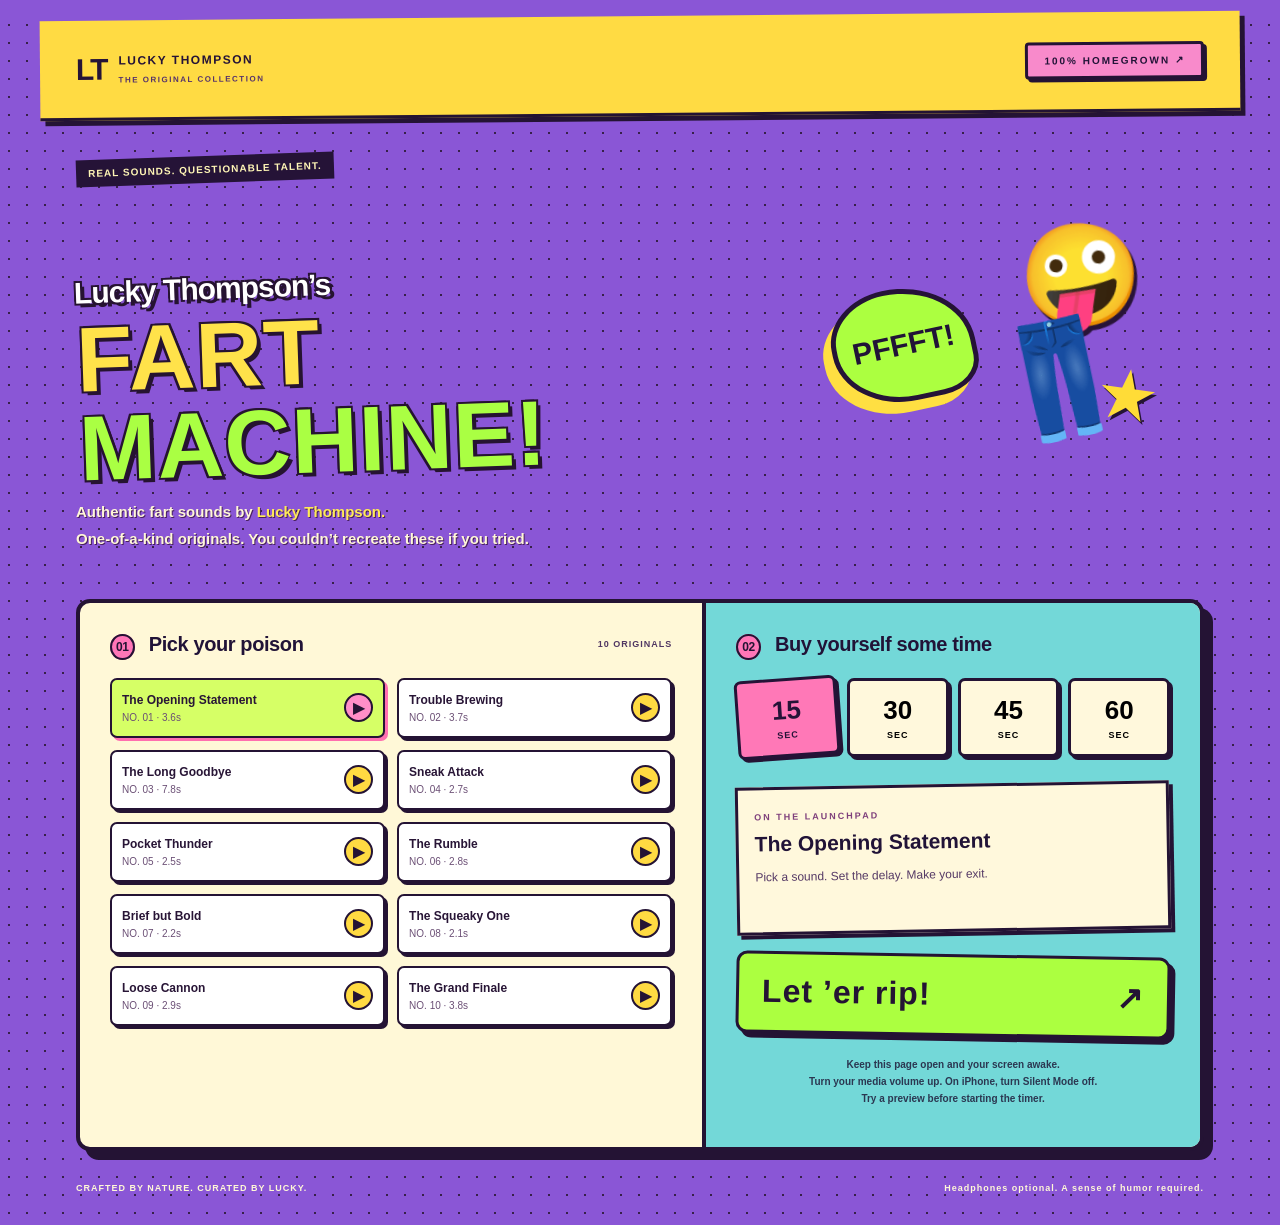
==== commit 742ba26c: "Restyle fart machine with cartoon colors and improve iPhone audio activation" ====
--- a/index.html
+++ b/index.html
@@ -1,7 +1,7 @@
 <!doctype html>
-<html lang="en"><head><meta charset="UTF-8"><meta name="viewport" content="width=device-width,initial-scale=1"><meta name="theme-color" content="#c9fa65"><title>Lucky Thompson • Let ’er rip</title><link rel="stylesheet" href="style.css"></head>
+<html lang="en"><head><meta charset="UTF-8"><meta name="viewport" content="width=device-width,initial-scale=1"><meta name="theme-color" content="#c9fa65"><title>Lucky Thompson • Let ’er rip</title><link rel="stylesheet" href="style.css?v=2"></head>
 <body><header><a class="brand" href="./">LT<span>LUCKY THOMPSON<br><small>THE ORIGINAL COLLECTION</small></span></a><span class="badge">100% HOMEGROWN ↗</span></header>
-<main><section class="intro"><div class="eyebrow">REAL SOUNDS. QUESTIONABLE TALENT.</div><h1>Small app.<br>Big <em>release.</em></h1><p>Authentic fart sounds by <strong>Lucky Thompson.</strong><br>One-of-a-kind originals. You couldn’t recreate these if you tried.</p><div class="stamp" aria-hidden="true">★<br>ALL NATURAL<br><b>LUCKY CERTIFIED</b><br>★</div></section>
+<main><section class="intro"><div class="eyebrow">REAL SOUNDS. QUESTIONABLE TALENT.</div><h1><small>Lucky Thompson’s</small><br>FART<br><em>MACHINE!</em></h1><p>Authentic fart sounds by <strong>Lucky Thompson.</strong><br>One-of-a-kind originals. You couldn’t recreate these if you tried.</p><div class="cartoon" role="img" aria-label="A goofy cartoon guy letting out a green fart cloud"><span class="cloud">PFFFT!</span><span class="guy">🤪</span><span class="body">👖</span><span class="bolt">★</span></div></section>
 <section class="console" aria-label="Fart sound player"><div class="collection"><div class="section-title"><h2><span>01</span> Pick your poison</h2><span>10 ORIGINALS</span></div><div id="sounds" class="sounds"></div></div>
-<div class="controls"><div class="section-title"><h2><span>02</span> Buy yourself some time</h2></div><div class="delays" aria-label="Playback delay"> <button data-delay="15" aria-pressed="true">15<span>SEC</span></button><button data-delay="30" aria-pressed="false">30<span>SEC</span></button><button data-delay="45" aria-pressed="false">45<span>SEC</span></button><button data-delay="60" aria-pressed="false">60<span>SEC</span></button></div><div class="now"><span>ON THE LAUNCHPAD</span><strong id="selected">The Opening Statement</strong><p id="status" role="status" aria-live="polite">Pick a sound. Set the delay. Make your exit.</p></div><button id="launch" class="launch">Let ’er rip! <span>↗</span></button><button id="cancel" class="cancel" hidden>Cancel launch</button><p class="tip">Keep this page open and your screen awake.<br>Check your volume before making your exit.</p></div></section>
-<footer><span>CRAFTED BY NATURE. CURATED BY LUCKY.</span><span>Headphones optional. A sense of humor required.</span></footer></main><script type="module" src="app.js"></script></body></html>
+<div class="controls"><div class="section-title"><h2><span>02</span> Buy yourself some time</h2></div><div class="delays" aria-label="Playback delay"> <button data-delay="15" aria-pressed="true">15<span>SEC</span></button><button data-delay="30" aria-pressed="false">30<span>SEC</span></button><button data-delay="45" aria-pressed="false">45<span>SEC</span></button><button data-delay="60" aria-pressed="false">60<span>SEC</span></button></div><div class="now"><span>ON THE LAUNCHPAD</span><strong id="selected">The Opening Statement</strong><p id="status" role="status" aria-live="polite">Pick a sound. Set the delay. Make your exit.</p></div><button id="launch" class="launch">Let ’er rip! <span>↗</span></button><button id="cancel" class="cancel" hidden>Cancel launch</button><p class="tip">Keep this page open and your screen awake.<br>Turn your media volume up. On iPhone, turn Silent Mode off.<br>Try a preview before starting the timer.</p></div></section>
+<footer><span>CRAFTED BY NATURE. CURATED BY LUCKY.</span><span>Headphones optional. A sense of humor required.</span></footer></main><script type="module" src="app.js?v=2"></script></body></html>
--- a/style.css
+++ b/style.css
@@ -1,2 +1,4 @@
 @import url('https://fonts.googleapis.com/css2?family=DM+Sans:wght@400;500;600;700&family=Space+Grotesk:wght@400;500;600;700&display=swap');
 :root{font-family:'DM Sans',Arial,sans-serif;color:#20251c;background:#f6f6ed}*{box-sizing:border-box}body{margin:0}button,a{-webkit-tap-highlight-color:transparent}button{font:inherit;cursor:pointer}button:focus-visible,a:focus-visible{outline:3px solid #657a34;outline-offset:4px}header{max-width:1200px;margin:auto;padding:30px 36px;display:flex;align-items:center;justify-content:space-between;border-bottom:1px solid #dcded2}.brand{display:flex;gap:12px;align-items:center;color:inherit;text-decoration:none;font-size:30px;font-weight:800;letter-spacing:-2px}.brand>span{font-size:12px;letter-spacing:1.5px;line-height:1.5}.brand small{font-size:8px;color:#73796b}.badge,.eyebrow{font-size:10px;letter-spacing:2px;font-weight:700}.badge{border:1px solid #a6ac98;border-radius:30px;padding:10px 16px}main{max-width:1128px;margin:auto}.intro{position:relative;padding:55px 0 38px}.eyebrow{color:#68705b}h1{font-family:'Space Grotesk',Arial,sans-serif;font-size:82px;letter-spacing:-6px;line-height:.99;margin:22px 0}h1 em{font-style:normal;background:#c9fa65;padding:0 12px;border-radius:8px}.intro p{font-size:15px;color:#6c7166;line-height:1.8}.intro strong{color:#252c1f}.stamp{position:absolute;right:85px;top:80px;width:158px;height:158px;border:2px dashed #65784a;border-radius:50%;display:flex;flex-direction:column;justify-content:center;align-items:center;transform:rotate(13deg);color:#53643b;line-height:1.8;font-size:12px;letter-spacing:2px}.stamp b{font-size:9px}.console{display:grid;grid-template-columns:1.25fr 1fr;background:white;border:1px solid #dce0d2;border-radius:20px;overflow:hidden;box-shadow:0 8px 0 #e9ecdf}.collection,.controls{padding:30px}.controls{background:#f0f3e8;border-left:1px solid #dce0d2}.section-title{display:flex;align-items:center;justify-content:space-between;margin-bottom:22px;gap:8px}.section-title h2{font-size:16px;letter-spacing:-.4px;margin:0}.section-title h2 span{color:#8c9580;margin-right:9px;font-size:12px}.section-title>span{font-size:9px;color:#7d8473;letter-spacing:1px}.sounds{display:grid;grid-template-columns:1fr 1fr;gap:10px}.sound{display:flex;align-items:center;gap:9px;border:1px solid #e3e6da;border-radius:9px;padding:13px 10px;background:#fff}.sound.active{border-color:#718a42;background:#f0f8e2}.pick{flex:1;text-align:left;border:0;background:none;padding:0;font-size:12px;font-weight:700;color:#303729}.pick small{display:block;font-size:10px;color:#8b9281;margin-top:5px;font-weight:400}.preview{border:0;background:#eef1e7;width:29px;height:29px;border-radius:50%;color:#4c5e31}.active .preview{background:#c9fa65}.delays{display:grid;grid-template-columns:repeat(4,1fr);gap:9px}.delays button{border:1px solid #d2d9c4;border-radius:10px;padding:14px 0;background:transparent;font-size:26px;font-weight:700}.delays span{display:block;font-size:9px;letter-spacing:1px;margin-top:4px}.delays button[aria-pressed=true]{background:#26321e;color:#d6ff93;border-color:#26321e}.now{margin:27px 0 22px}.now>span{font-size:9px;letter-spacing:2px;color:#818b74}.now strong{display:block;font-size:21px;margin-top:8px}.now p{font-size:12px;line-height:1.5;color:#6d7860;min-height:36px}.launch{width:100%;padding:19px 23px;border:0;border-radius:11px;background:#c9fa65;text-align:left;font-size:22px;font-weight:800;box-shadow:0 4px 0 #a2ce4b}.launch span{float:right}.launch:disabled{opacity:.65;cursor:wait}.cancel{width:100%;margin-top:12px;background:transparent;border:1px solid #8d987e;padding:10px;border-radius:8px}.tip{font-size:10px;text-align:center;color:#7c866e;line-height:1.7;margin-top:20px}footer{display:flex;justify-content:space-between;padding:32px 0;font-size:9px;color:#929984;letter-spacing:1px}button:hover{filter:brightness(.96)}@media(max-width:760px){header{padding:20px}.badge{font-size:8px;letter-spacing:0;padding:8px}main{padding:0 20px}.intro{padding-top:36px}h1{font-size:62px;letter-spacing:-4px}.intro p{max-width:85%;font-size:13px}.stamp{right:0;top:50px;width:88px;height:88px;font-size:7px;letter-spacing:0}.stamp b{font-size:6px}.console{grid-template-columns:1fr}.controls{border-left:0;border-top:1px solid #dce0d2}.collection,.controls{padding:22px}.sounds{gap:8px}.sound{padding:12px 8px}.pick{font-size:11px}footer{gap:20px;font-size:8px;line-height:1.6}}@media(prefers-reduced-motion:no-preference){button{transition:background .15s,filter .15s}}
+/* Saturday-morning cartoon edition */
+:root{color:#211337;background:#8a56d6;font-family:'Trebuchet MS',Arial,sans-serif}body{background-image:radial-gradient(#372049 1.5px,transparent 1.5px);background-size:18px 18px}header{border-bottom:3px solid #231333;background:#ffdb43;max-width:1200px;box-shadow:5px 5px 0 #241334;margin-top:16px;transform:rotate(-.5deg)}.brand{color:#251337}.brand small{color:#56336c}.badge{background:#f88acb;border:3px solid #241334;border-radius:4px;box-shadow:3px 3px 0 #241334}main{max-width:1128px}.intro{padding-top:40px;padding-bottom:32px}.eyebrow{color:#fff6b6;background:#251337;display:inline-block;padding:8px 12px;transform:rotate(-2deg);letter-spacing:1px}h1{font-family:Impact,'Arial Black',sans-serif;font-size:92px;line-height:.96;letter-spacing:1px;color:#ffe24a;text-shadow:4px 4px 0 #261331,-2px -2px 0 #261331,2px -2px 0 #261331,-2px 2px 0 #261331;transform:rotate(-2deg);margin:25px 0}h1 small{font-family:'Trebuchet MS',sans-serif;font-size:30px;letter-spacing:-1px;color:white}h1 em{background:none;padding:0;color:#aaff43;border-radius:0}.intro p{color:#fff7d7;font-weight:600;text-shadow:1px 1px #48215e}.intro strong{color:#ffeb56}.cartoon{position:absolute;right:50px;top:90px;width:310px;height:260px;transform:rotate(8deg)}.guy{position:absolute;font-size:100px;right:20px;top:0;filter:drop-shadow(4px 4px 0 #281338)}.body{position:absolute;font-size:110px;right:20px;top:100px;transform:rotate(-20deg)}.cloud{position:absolute;left:-10px;top:95px;background:#acff40;border:5px solid #251337;border-radius:45% 60% 30% 55%;padding:35px 15px;font-size:30px;font-weight:900;transform:rotate(-20deg);box-shadow:-10px 10px 0 #ffdf42}.bolt{position:absolute;right:-12px;top:130px;font-size:70px;color:#ffdc37;text-shadow:3px 3px #241334}.console{border:4px solid #241334;border-radius:14px;box-shadow:9px 9px 0 #241334;background:#fff8d7;overflow:hidden}.controls{background:#73d8d8;border-left:4px solid #241334}.section-title h2{font-size:20px;font-weight:900}.section-title h2 span{background:#ff76b8;border:2px solid #241334;border-radius:50%;color:#241334;padding:4px}.section-title>span{color:#503662;font-weight:800}.sounds{gap:12px}.sound{border:2px solid #241334;border-radius:7px;background:white;box-shadow:3px 3px 0 #241334}.sound.active{background:#d6ff66;border:2px solid #241334;box-shadow:3px 3px 0 #ff6faf}.pick{color:#281536}.pick small{color:#6b4f75}.preview{background:#ffda42;border:2px solid #241334;color:#241334}.active .preview{background:#ff8ec8}.delays button{background:#fff8dc;border:3px solid #241334;box-shadow:3px 3px 0 #241334;border-radius:7px}.delays button[aria-pressed=true]{background:#ff78b7;color:#251337;border-color:#251337;transform:rotate(-4deg)}.now{background:#fff8dc;border:3px solid #241334;padding:16px;box-shadow:4px 4px 0 #241334;transform:rotate(-1deg)}.now>span{color:#7e3f7b;font-weight:800}.now p{color:#553965}.launch{background:#acff40;border:3px solid #241334;color:#241334;box-shadow:5px 5px 0 #241334;font-family:Impact,'Arial Black',sans-serif;font-size:32px;letter-spacing:1px;transform:rotate(1deg)}.cancel{background:#ffb8dc;border:2px solid #241334;color:#241334;font-weight:800}.tip{color:#2b3751;font-weight:600}footer{color:#fff8d7;font-weight:700}@media(max-width:760px){header{margin:10px 12px;padding:15px}.intro{padding-top:30px}h1{font-size:64px;letter-spacing:0;position:relative;z-index:1}h1 small{font-size:24px}.cartoon{right:-5px;top:115px;transform:scale(.56) rotate(10deg);transform-origin:right top;width:250px}.intro p{max-width:100%;font-size:12px}.controls{border-left:0;border-top:4px solid #241334}.section-title h2{font-size:17px}.section-title>span{font-size:8px}.collection,.controls{padding:20px}.sound{padding:12px 7px}.intro .eyebrow{font-size:8px}.console{box-shadow:6px 6px 0 #241334}footer{font-size:8px}} 
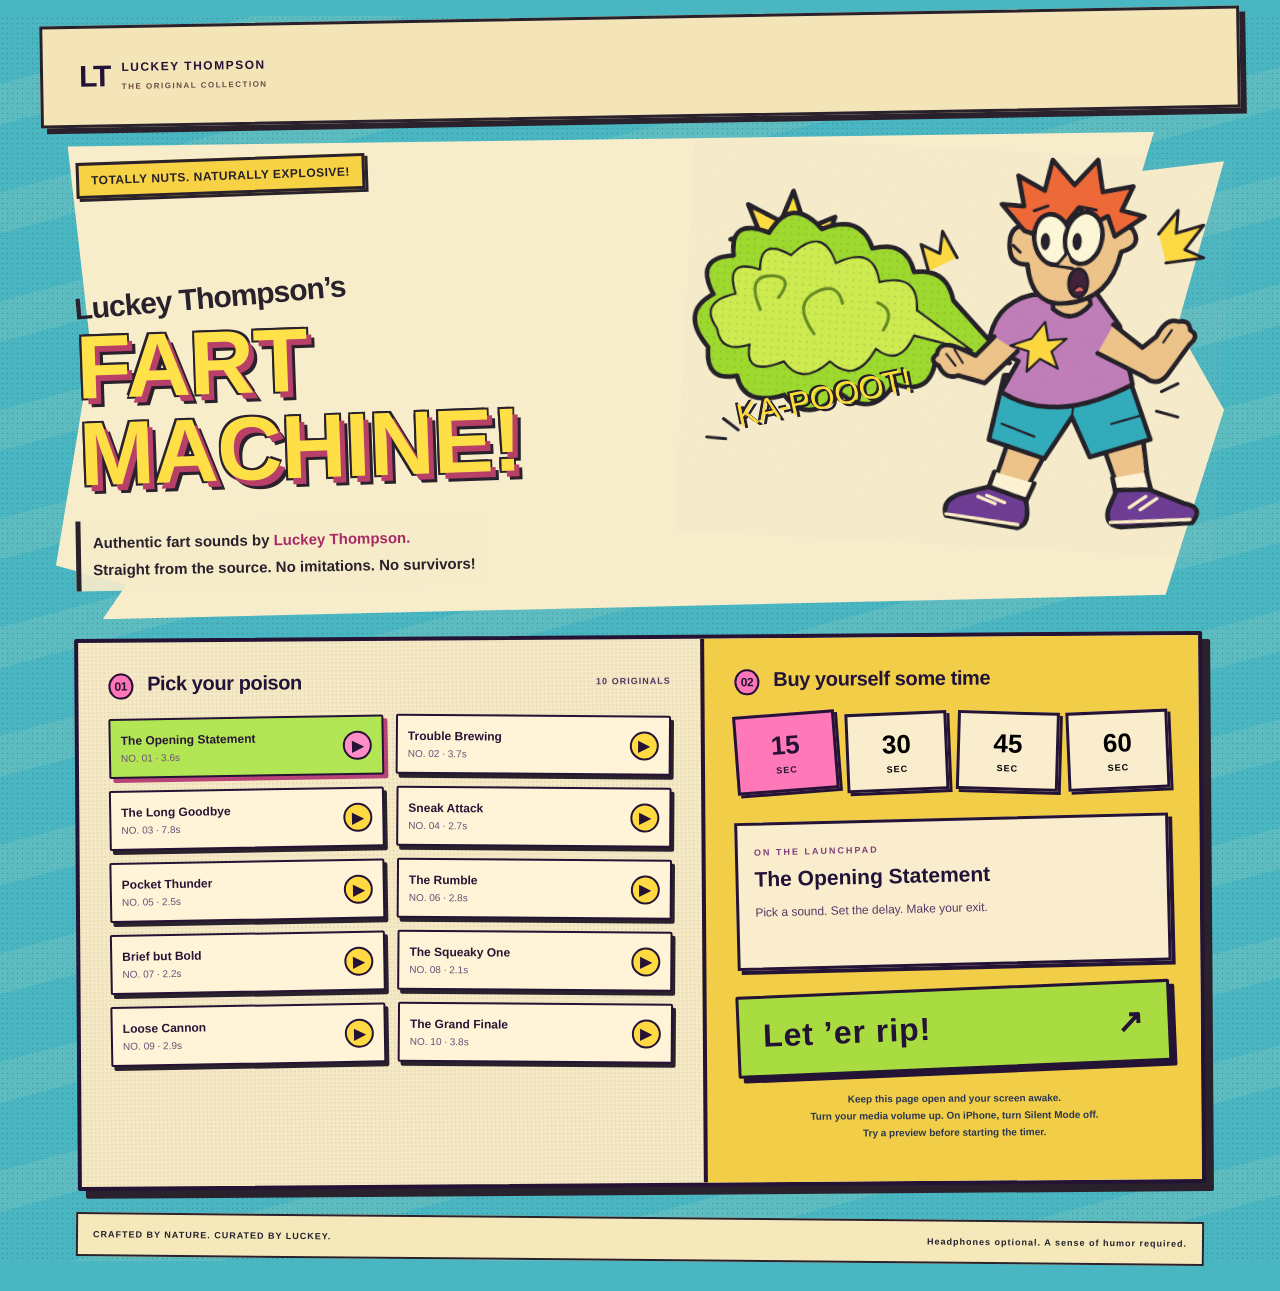
==== commit b1968867: "Add original full-body comic mascot and Luckey Thompson branding" ====
--- a/index.html
+++ b/index.html
@@ -1,7 +1,7 @@
 <!doctype html>
-<html lang="en"><head><meta charset="UTF-8"><meta name="viewport" content="width=device-width,initial-scale=1"><meta name="theme-color" content="#c9fa65"><title>Lucky Thompson • Let ’er rip</title><link rel="stylesheet" href="style.css?v=2"></head>
-<body><header><a class="brand" href="./">LT<span>LUCKY THOMPSON<br><small>THE ORIGINAL COLLECTION</small></span></a><span class="badge">100% HOMEGROWN ↗</span></header>
-<main><section class="intro"><div class="eyebrow">REAL SOUNDS. QUESTIONABLE TALENT.</div><h1><small>Lucky Thompson’s</small><br>FART<br><em>MACHINE!</em></h1><p>Authentic fart sounds by <strong>Lucky Thompson.</strong><br>One-of-a-kind originals. You couldn’t recreate these if you tried.</p><div class="cartoon" role="img" aria-label="A goofy cartoon guy letting out a green fart cloud"><span class="cloud">PFFFT!</span><span class="guy">🤪</span><span class="body">👖</span><span class="bolt">★</span></div></section>
+<html lang="en"><head><meta charset="UTF-8"><meta name="viewport" content="width=device-width,initial-scale=1"><meta name="theme-color" content="#c9fa65"><title>Luckey Thompson • Let ’er rip</title><link rel="stylesheet" href="style.css?v=3"></head>
+<body><header><a class="brand" href="./">LT<span>LUCKEY THOMPSON<br><small>THE ORIGINAL COLLECTION</small></span></a></header>
+<main><section class="intro"><div class="eyebrow">TOTALLY NUTS. NATURALLY EXPLOSIVE!</div><h1><small>Luckey Thompson’s</small><br>FART<br><em>MACHINE!</em></h1><p>Authentic fart sounds by <strong>Luckey Thompson.</strong><br>Straight from the source. No imitations. No survivors!</p><div class="cartoon"><img src="images/stink-bomb.svg" alt="A full-body, wild-haired cartoon dude blasting a giant green stink bomb"><span class="comic-yell">KA-POOOT!</span></div></section>
 <section class="console" aria-label="Fart sound player"><div class="collection"><div class="section-title"><h2><span>01</span> Pick your poison</h2><span>10 ORIGINALS</span></div><div id="sounds" class="sounds"></div></div>
 <div class="controls"><div class="section-title"><h2><span>02</span> Buy yourself some time</h2></div><div class="delays" aria-label="Playback delay"> <button data-delay="15" aria-pressed="true">15<span>SEC</span></button><button data-delay="30" aria-pressed="false">30<span>SEC</span></button><button data-delay="45" aria-pressed="false">45<span>SEC</span></button><button data-delay="60" aria-pressed="false">60<span>SEC</span></button></div><div class="now"><span>ON THE LAUNCHPAD</span><strong id="selected">The Opening Statement</strong><p id="status" role="status" aria-live="polite">Pick a sound. Set the delay. Make your exit.</p></div><button id="launch" class="launch">Let ’er rip! <span>↗</span></button><button id="cancel" class="cancel" hidden>Cancel launch</button><p class="tip">Keep this page open and your screen awake.<br>Turn your media volume up. On iPhone, turn Silent Mode off.<br>Try a preview before starting the timer.</p></div></section>
-<footer><span>CRAFTED BY NATURE. CURATED BY LUCKY.</span><span>Headphones optional. A sense of humor required.</span></footer></main><script type="module" src="app.js?v=2"></script></body></html>
+<footer><span>CRAFTED BY NATURE. CURATED BY LUCKEY.</span><span>Headphones optional. A sense of humor required.</span></footer></main><script type="module" src="app.js?v=3"></script></body></html>
--- a/style.css
+++ b/style.css
@@ -2,3 +2,5 @@
 :root{font-family:'DM Sans',Arial,sans-serif;color:#20251c;background:#f6f6ed}*{box-sizing:border-box}body{margin:0}button,a{-webkit-tap-highlight-color:transparent}button{font:inherit;cursor:pointer}button:focus-visible,a:focus-visible{outline:3px solid #657a34;outline-offset:4px}header{max-width:1200px;margin:auto;padding:30px 36px;display:flex;align-items:center;justify-content:space-between;border-bottom:1px solid #dcded2}.brand{display:flex;gap:12px;align-items:center;color:inherit;text-decoration:none;font-size:30px;font-weight:800;letter-spacing:-2px}.brand>span{font-size:12px;letter-spacing:1.5px;line-height:1.5}.brand small{font-size:8px;color:#73796b}.badge,.eyebrow{font-size:10px;letter-spacing:2px;font-weight:700}.badge{border:1px solid #a6ac98;border-radius:30px;padding:10px 16px}main{max-width:1128px;margin:auto}.intro{position:relative;padding:55px 0 38px}.eyebrow{color:#68705b}h1{font-family:'Space Grotesk',Arial,sans-serif;font-size:82px;letter-spacing:-6px;line-height:.99;margin:22px 0}h1 em{font-style:normal;background:#c9fa65;padding:0 12px;border-radius:8px}.intro p{font-size:15px;color:#6c7166;line-height:1.8}.intro strong{color:#252c1f}.stamp{position:absolute;right:85px;top:80px;width:158px;height:158px;border:2px dashed #65784a;border-radius:50%;display:flex;flex-direction:column;justify-content:center;align-items:center;transform:rotate(13deg);color:#53643b;line-height:1.8;font-size:12px;letter-spacing:2px}.stamp b{font-size:9px}.console{display:grid;grid-template-columns:1.25fr 1fr;background:white;border:1px solid #dce0d2;border-radius:20px;overflow:hidden;box-shadow:0 8px 0 #e9ecdf}.collection,.controls{padding:30px}.controls{background:#f0f3e8;border-left:1px solid #dce0d2}.section-title{display:flex;align-items:center;justify-content:space-between;margin-bottom:22px;gap:8px}.section-title h2{font-size:16px;letter-spacing:-.4px;margin:0}.section-title h2 span{color:#8c9580;margin-right:9px;font-size:12px}.section-title>span{font-size:9px;color:#7d8473;letter-spacing:1px}.sounds{display:grid;grid-template-columns:1fr 1fr;gap:10px}.sound{display:flex;align-items:center;gap:9px;border:1px solid #e3e6da;border-radius:9px;padding:13px 10px;background:#fff}.sound.active{border-color:#718a42;background:#f0f8e2}.pick{flex:1;text-align:left;border:0;background:none;padding:0;font-size:12px;font-weight:700;color:#303729}.pick small{display:block;font-size:10px;color:#8b9281;margin-top:5px;font-weight:400}.preview{border:0;background:#eef1e7;width:29px;height:29px;border-radius:50%;color:#4c5e31}.active .preview{background:#c9fa65}.delays{display:grid;grid-template-columns:repeat(4,1fr);gap:9px}.delays button{border:1px solid #d2d9c4;border-radius:10px;padding:14px 0;background:transparent;font-size:26px;font-weight:700}.delays span{display:block;font-size:9px;letter-spacing:1px;margin-top:4px}.delays button[aria-pressed=true]{background:#26321e;color:#d6ff93;border-color:#26321e}.now{margin:27px 0 22px}.now>span{font-size:9px;letter-spacing:2px;color:#818b74}.now strong{display:block;font-size:21px;margin-top:8px}.now p{font-size:12px;line-height:1.5;color:#6d7860;min-height:36px}.launch{width:100%;padding:19px 23px;border:0;border-radius:11px;background:#c9fa65;text-align:left;font-size:22px;font-weight:800;box-shadow:0 4px 0 #a2ce4b}.launch span{float:right}.launch:disabled{opacity:.65;cursor:wait}.cancel{width:100%;margin-top:12px;background:transparent;border:1px solid #8d987e;padding:10px;border-radius:8px}.tip{font-size:10px;text-align:center;color:#7c866e;line-height:1.7;margin-top:20px}footer{display:flex;justify-content:space-between;padding:32px 0;font-size:9px;color:#929984;letter-spacing:1px}button:hover{filter:brightness(.96)}@media(max-width:760px){header{padding:20px}.badge{font-size:8px;letter-spacing:0;padding:8px}main{padding:0 20px}.intro{padding-top:36px}h1{font-size:62px;letter-spacing:-4px}.intro p{max-width:85%;font-size:13px}.stamp{right:0;top:50px;width:88px;height:88px;font-size:7px;letter-spacing:0}.stamp b{font-size:6px}.console{grid-template-columns:1fr}.controls{border-left:0;border-top:1px solid #dce0d2}.collection,.controls{padding:22px}.sounds{gap:8px}.sound{padding:12px 8px}.pick{font-size:11px}footer{gap:20px;font-size:8px;line-height:1.6}}@media(prefers-reduced-motion:no-preference){button{transition:background .15s,filter .15s}}
 /* Saturday-morning cartoon edition */
 :root{color:#211337;background:#8a56d6;font-family:'Trebuchet MS',Arial,sans-serif}body{background-image:radial-gradient(#372049 1.5px,transparent 1.5px);background-size:18px 18px}header{border-bottom:3px solid #231333;background:#ffdb43;max-width:1200px;box-shadow:5px 5px 0 #241334;margin-top:16px;transform:rotate(-.5deg)}.brand{color:#251337}.brand small{color:#56336c}.badge{background:#f88acb;border:3px solid #241334;border-radius:4px;box-shadow:3px 3px 0 #241334}main{max-width:1128px}.intro{padding-top:40px;padding-bottom:32px}.eyebrow{color:#fff6b6;background:#251337;display:inline-block;padding:8px 12px;transform:rotate(-2deg);letter-spacing:1px}h1{font-family:Impact,'Arial Black',sans-serif;font-size:92px;line-height:.96;letter-spacing:1px;color:#ffe24a;text-shadow:4px 4px 0 #261331,-2px -2px 0 #261331,2px -2px 0 #261331,-2px 2px 0 #261331;transform:rotate(-2deg);margin:25px 0}h1 small{font-family:'Trebuchet MS',sans-serif;font-size:30px;letter-spacing:-1px;color:white}h1 em{background:none;padding:0;color:#aaff43;border-radius:0}.intro p{color:#fff7d7;font-weight:600;text-shadow:1px 1px #48215e}.intro strong{color:#ffeb56}.cartoon{position:absolute;right:50px;top:90px;width:310px;height:260px;transform:rotate(8deg)}.guy{position:absolute;font-size:100px;right:20px;top:0;filter:drop-shadow(4px 4px 0 #281338)}.body{position:absolute;font-size:110px;right:20px;top:100px;transform:rotate(-20deg)}.cloud{position:absolute;left:-10px;top:95px;background:#acff40;border:5px solid #251337;border-radius:45% 60% 30% 55%;padding:35px 15px;font-size:30px;font-weight:900;transform:rotate(-20deg);box-shadow:-10px 10px 0 #ffdf42}.bolt{position:absolute;right:-12px;top:130px;font-size:70px;color:#ffdc37;text-shadow:3px 3px #241334}.console{border:4px solid #241334;border-radius:14px;box-shadow:9px 9px 0 #241334;background:#fff8d7;overflow:hidden}.controls{background:#73d8d8;border-left:4px solid #241334}.section-title h2{font-size:20px;font-weight:900}.section-title h2 span{background:#ff76b8;border:2px solid #241334;border-radius:50%;color:#241334;padding:4px}.section-title>span{color:#503662;font-weight:800}.sounds{gap:12px}.sound{border:2px solid #241334;border-radius:7px;background:white;box-shadow:3px 3px 0 #241334}.sound.active{background:#d6ff66;border:2px solid #241334;box-shadow:3px 3px 0 #ff6faf}.pick{color:#281536}.pick small{color:#6b4f75}.preview{background:#ffda42;border:2px solid #241334;color:#241334}.active .preview{background:#ff8ec8}.delays button{background:#fff8dc;border:3px solid #241334;box-shadow:3px 3px 0 #241334;border-radius:7px}.delays button[aria-pressed=true]{background:#ff78b7;color:#251337;border-color:#251337;transform:rotate(-4deg)}.now{background:#fff8dc;border:3px solid #241334;padding:16px;box-shadow:4px 4px 0 #241334;transform:rotate(-1deg)}.now>span{color:#7e3f7b;font-weight:800}.now p{color:#553965}.launch{background:#acff40;border:3px solid #241334;color:#241334;box-shadow:5px 5px 0 #241334;font-family:Impact,'Arial Black',sans-serif;font-size:32px;letter-spacing:1px;transform:rotate(1deg)}.cancel{background:#ffb8dc;border:2px solid #241334;color:#241334;font-weight:800}.tip{color:#2b3751;font-weight:600}footer{color:#fff8d7;font-weight:700}@media(max-width:760px){header{margin:10px 12px;padding:15px}.intro{padding-top:30px}h1{font-size:64px;letter-spacing:0;position:relative;z-index:1}h1 small{font-size:24px}.cartoon{right:-5px;top:115px;transform:scale(.56) rotate(10deg);transform-origin:right top;width:250px}.intro p{max-width:100%;font-size:12px}.controls{border-left:0;border-top:4px solid #241334}.section-title h2{font-size:17px}.section-title>span{font-size:8px}.collection,.controls{padding:20px}.sound{padding:12px 7px}.intro .eyebrow{font-size:8px}.console{box-shadow:6px 6px 0 #241334}footer{font-size:8px}} 
+/* Luckey's photocopied comic-ad treatment */
+:root{background:#49b6c1}body{background-color:#49b6c1;background-image:radial-gradient(#173c4b55 .8px,transparent 1px),repeating-linear-gradient(165deg,transparent 0 65px,#f9edb81c 66px 105px);background-size:5px 5px,auto}header{background:#f4e5b8;border:3px solid #29212c;border-radius:0;transform:rotate(-1deg);box-shadow:6px 6px 0 #29212c}.brand small{color:#6c4844}.intro{min-height:480px}.intro:before{content:'';position:absolute;inset:14px -20px 16px;background:#f8edcb;clip-path:polygon(1% 3%,94% 0,93% 8%,100% 6%,96% 40%,100% 57%,95% 95%,4% 100%,6% 93%,0 89%,3% 45%);z-index:-1}.intro{isolation:isolate}.intro .eyebrow{background:#f7d244;color:#27212c;border:3px solid #29212c;font-family:'Comic Sans MS','Trebuchet MS',sans-serif;font-size:12px;letter-spacing:.5px;box-shadow:3px 3px #29212c}h1{font-size:90px;letter-spacing:-1px;text-shadow:5px 6px 0 #b73f68,8px 9px 0 #29212c,-2px -2px #29212c,2px -2px #29212c,-2px 2px #29212c;margin-top:25px}h1 small{color:#29212c;text-shadow:none;font-family:'Comic Sans MS','Trebuchet MS',sans-serif;font-weight:900;display:inline-block;transform:rotate(-3deg)}h1 em{color:#ffdf46}.intro p{position:relative;z-index:2;color:#29212c;text-shadow:none;max-width:480px;font-family:'Comic Sans MS','Trebuchet MS',sans-serif;background:#f8edcbe8;display:inline-block;padding:8px 12px;border-left:5px solid #29212c;transform:rotate(-1deg)}.intro strong{color:#a72b62}.cartoon{width:540px;height:auto;right:-20px;top:30px;transform:rotate(3deg);pointer-events:none}.cartoon img{display:block;width:100%;height:auto}.comic-yell{position:absolute;left:10%;top:60%;font-family:Impact,'Arial Black',sans-serif;font-size:32px;color:#ffdc3a;text-shadow:3px 3px #25202a,-2px -2px #25202a;transform:rotate(-15deg)}.console{border-radius:2px;transform:rotate(-.4deg);box-shadow:8px 8px #29212c;background:#f6e9c5}.collection{background-image:radial-gradient(#6b513915 .8px,transparent 1px);background-size:4px 4px}.controls{background:#f2ce48}.section-title h2,.pick,.now strong{font-family:'Comic Sans MS','Trebuchet MS',sans-serif}.section-title h2{font-weight:900}.sound{border-radius:2px;transform:rotate(-.6deg);box-shadow:3px 4px #29212c;background:#fff4d7}.sound:nth-child(even){transform:rotate(.8deg)}.sound.active{background:#b3e654;box-shadow:4px 4px #b84379}.delays button{border-radius:0;background:#f9edce;transform:rotate(2deg)}.delays button:nth-child(even){transform:rotate(-2deg)}.now{border-radius:0;background:#f9edce}.launch{border-radius:2px;background:#a9dc40;transform:rotate(-2deg)}footer{color:#23212c;background:#f5e8bb;padding:15px;margin:30px 0;border:2px solid #29212c;transform:rotate(.5deg)}@media(max-width:760px){.intro{min-height:0;padding-bottom:15px}.intro:before{inset:12px -12px 4px}.intro .eyebrow{font-size:9px;padding:7px;letter-spacing:0}h1{font-size:66px;line-height:.98;margin-bottom:10px}h1 small{font-size:23px}.cartoon{position:relative;width:100%;max-width:440px;right:auto;top:auto;transform:rotate(2deg);margin:-5px auto -6px;height:auto}.intro p{font-size:12px;line-height:1.6;margin:12px 0 0;max-width:100%}.comic-yell{font-size:27px}.console{margin-top:15px}.section-title h2{font-size:17px}.brand>span{font-size:11px}.brand small{font-size:8px}footer{padding:12px;gap:12px}main{overflow:visible}} 
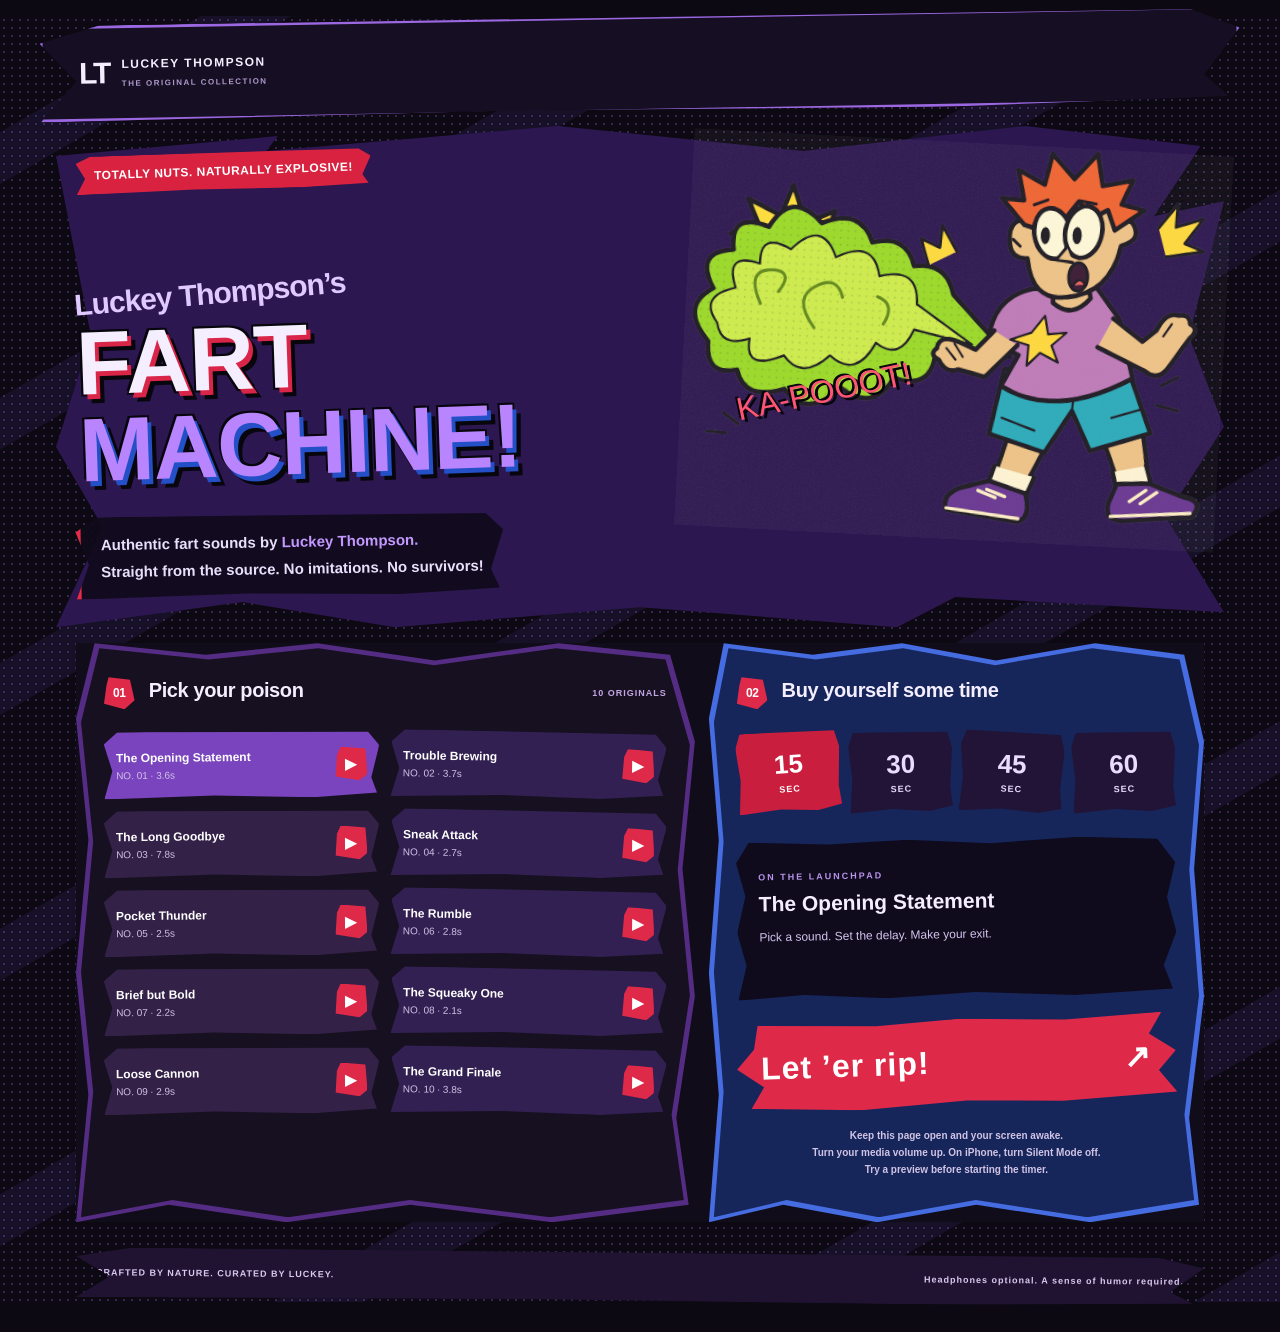
==== commit 1404dd18: "Switch comic UI to jagged black purple red and blue styling" ====
--- a/index.html
+++ b/index.html
@@ -1,7 +1,7 @@
 <!doctype html>
-<html lang="en"><head><meta charset="UTF-8"><meta name="viewport" content="width=device-width,initial-scale=1"><meta name="theme-color" content="#c9fa65"><title>Luckey Thompson • Let ’er rip</title><link rel="stylesheet" href="style.css?v=3"></head>
+<html lang="en"><head><meta charset="UTF-8"><meta name="viewport" content="width=device-width,initial-scale=1"><meta name="theme-color" content="#0c0912"><title>Luckey Thompson • Let ’er rip</title><link rel="stylesheet" href="style.css?v=5"></head>
 <body><header><a class="brand" href="./">LT<span>LUCKEY THOMPSON<br><small>THE ORIGINAL COLLECTION</small></span></a></header>
 <main><section class="intro"><div class="eyebrow">TOTALLY NUTS. NATURALLY EXPLOSIVE!</div><h1><small>Luckey Thompson’s</small><br>FART<br><em>MACHINE!</em></h1><p>Authentic fart sounds by <strong>Luckey Thompson.</strong><br>Straight from the source. No imitations. No survivors!</p><div class="cartoon"><img src="images/stink-bomb.svg" alt="A full-body, wild-haired cartoon dude blasting a giant green stink bomb"><span class="comic-yell">KA-POOOT!</span></div></section>
 <section class="console" aria-label="Fart sound player"><div class="collection"><div class="section-title"><h2><span>01</span> Pick your poison</h2><span>10 ORIGINALS</span></div><div id="sounds" class="sounds"></div></div>
 <div class="controls"><div class="section-title"><h2><span>02</span> Buy yourself some time</h2></div><div class="delays" aria-label="Playback delay"> <button data-delay="15" aria-pressed="true">15<span>SEC</span></button><button data-delay="30" aria-pressed="false">30<span>SEC</span></button><button data-delay="45" aria-pressed="false">45<span>SEC</span></button><button data-delay="60" aria-pressed="false">60<span>SEC</span></button></div><div class="now"><span>ON THE LAUNCHPAD</span><strong id="selected">The Opening Statement</strong><p id="status" role="status" aria-live="polite">Pick a sound. Set the delay. Make your exit.</p></div><button id="launch" class="launch">Let ’er rip! <span>↗</span></button><button id="cancel" class="cancel" hidden>Cancel launch</button><p class="tip">Keep this page open and your screen awake.<br>Turn your media volume up. On iPhone, turn Silent Mode off.<br>Try a preview before starting the timer.</p></div></section>
-<footer><span>CRAFTED BY NATURE. CURATED BY LUCKEY.</span><span>Headphones optional. A sense of humor required.</span></footer></main><script type="module" src="app.js?v=3"></script></body></html>
+<footer><span>CRAFTED BY NATURE. CURATED BY LUCKEY.</span><span>Headphones optional. A sense of humor required.</span></footer></main><script type="module" src="app.js?v=4"></script></body></html>
--- a/style.css
+++ b/style.css
@@ -4,3 +4,6 @@
 :root{color:#211337;background:#8a56d6;font-family:'Trebuchet MS',Arial,sans-serif}body{background-image:radial-gradient(#372049 1.5px,transparent 1.5px);background-size:18px 18px}header{border-bottom:3px solid #231333;background:#ffdb43;max-width:1200px;box-shadow:5px 5px 0 #241334;margin-top:16px;transform:rotate(-.5deg)}.brand{color:#251337}.brand small{color:#56336c}.badge{background:#f88acb;border:3px solid #241334;border-radius:4px;box-shadow:3px 3px 0 #241334}main{max-width:1128px}.intro{padding-top:40px;padding-bottom:32px}.eyebrow{color:#fff6b6;background:#251337;display:inline-block;padding:8px 12px;transform:rotate(-2deg);letter-spacing:1px}h1{font-family:Impact,'Arial Black',sans-serif;font-size:92px;line-height:.96;letter-spacing:1px;color:#ffe24a;text-shadow:4px 4px 0 #261331,-2px -2px 0 #261331,2px -2px 0 #261331,-2px 2px 0 #261331;transform:rotate(-2deg);margin:25px 0}h1 small{font-family:'Trebuchet MS',sans-serif;font-size:30px;letter-spacing:-1px;color:white}h1 em{background:none;padding:0;color:#aaff43;border-radius:0}.intro p{color:#fff7d7;font-weight:600;text-shadow:1px 1px #48215e}.intro strong{color:#ffeb56}.cartoon{position:absolute;right:50px;top:90px;width:310px;height:260px;transform:rotate(8deg)}.guy{position:absolute;font-size:100px;right:20px;top:0;filter:drop-shadow(4px 4px 0 #281338)}.body{position:absolute;font-size:110px;right:20px;top:100px;transform:rotate(-20deg)}.cloud{position:absolute;left:-10px;top:95px;background:#acff40;border:5px solid #251337;border-radius:45% 60% 30% 55%;padding:35px 15px;font-size:30px;font-weight:900;transform:rotate(-20deg);box-shadow:-10px 10px 0 #ffdf42}.bolt{position:absolute;right:-12px;top:130px;font-size:70px;color:#ffdc37;text-shadow:3px 3px #241334}.console{border:4px solid #241334;border-radius:14px;box-shadow:9px 9px 0 #241334;background:#fff8d7;overflow:hidden}.controls{background:#73d8d8;border-left:4px solid #241334}.section-title h2{font-size:20px;font-weight:900}.section-title h2 span{background:#ff76b8;border:2px solid #241334;border-radius:50%;color:#241334;padding:4px}.section-title>span{color:#503662;font-weight:800}.sounds{gap:12px}.sound{border:2px solid #241334;border-radius:7px;background:white;box-shadow:3px 3px 0 #241334}.sound.active{background:#d6ff66;border:2px solid #241334;box-shadow:3px 3px 0 #ff6faf}.pick{color:#281536}.pick small{color:#6b4f75}.preview{background:#ffda42;border:2px solid #241334;color:#241334}.active .preview{background:#ff8ec8}.delays button{background:#fff8dc;border:3px solid #241334;box-shadow:3px 3px 0 #241334;border-radius:7px}.delays button[aria-pressed=true]{background:#ff78b7;color:#251337;border-color:#251337;transform:rotate(-4deg)}.now{background:#fff8dc;border:3px solid #241334;padding:16px;box-shadow:4px 4px 0 #241334;transform:rotate(-1deg)}.now>span{color:#7e3f7b;font-weight:800}.now p{color:#553965}.launch{background:#acff40;border:3px solid #241334;color:#241334;box-shadow:5px 5px 0 #241334;font-family:Impact,'Arial Black',sans-serif;font-size:32px;letter-spacing:1px;transform:rotate(1deg)}.cancel{background:#ffb8dc;border:2px solid #241334;color:#241334;font-weight:800}.tip{color:#2b3751;font-weight:600}footer{color:#fff8d7;font-weight:700}@media(max-width:760px){header{margin:10px 12px;padding:15px}.intro{padding-top:30px}h1{font-size:64px;letter-spacing:0;position:relative;z-index:1}h1 small{font-size:24px}.cartoon{right:-5px;top:115px;transform:scale(.56) rotate(10deg);transform-origin:right top;width:250px}.intro p{max-width:100%;font-size:12px}.controls{border-left:0;border-top:4px solid #241334}.section-title h2{font-size:17px}.section-title>span{font-size:8px}.collection,.controls{padding:20px}.sound{padding:12px 7px}.intro .eyebrow{font-size:8px}.console{box-shadow:6px 6px 0 #241334}footer{font-size:8px}} 
 /* Luckey's photocopied comic-ad treatment */
 :root{background:#49b6c1}body{background-color:#49b6c1;background-image:radial-gradient(#173c4b55 .8px,transparent 1px),repeating-linear-gradient(165deg,transparent 0 65px,#f9edb81c 66px 105px);background-size:5px 5px,auto}header{background:#f4e5b8;border:3px solid #29212c;border-radius:0;transform:rotate(-1deg);box-shadow:6px 6px 0 #29212c}.brand small{color:#6c4844}.intro{min-height:480px}.intro:before{content:'';position:absolute;inset:14px -20px 16px;background:#f8edcb;clip-path:polygon(1% 3%,94% 0,93% 8%,100% 6%,96% 40%,100% 57%,95% 95%,4% 100%,6% 93%,0 89%,3% 45%);z-index:-1}.intro{isolation:isolate}.intro .eyebrow{background:#f7d244;color:#27212c;border:3px solid #29212c;font-family:'Comic Sans MS','Trebuchet MS',sans-serif;font-size:12px;letter-spacing:.5px;box-shadow:3px 3px #29212c}h1{font-size:90px;letter-spacing:-1px;text-shadow:5px 6px 0 #b73f68,8px 9px 0 #29212c,-2px -2px #29212c,2px -2px #29212c,-2px 2px #29212c;margin-top:25px}h1 small{color:#29212c;text-shadow:none;font-family:'Comic Sans MS','Trebuchet MS',sans-serif;font-weight:900;display:inline-block;transform:rotate(-3deg)}h1 em{color:#ffdf46}.intro p{position:relative;z-index:2;color:#29212c;text-shadow:none;max-width:480px;font-family:'Comic Sans MS','Trebuchet MS',sans-serif;background:#f8edcbe8;display:inline-block;padding:8px 12px;border-left:5px solid #29212c;transform:rotate(-1deg)}.intro strong{color:#a72b62}.cartoon{width:540px;height:auto;right:-20px;top:30px;transform:rotate(3deg);pointer-events:none}.cartoon img{display:block;width:100%;height:auto}.comic-yell{position:absolute;left:10%;top:60%;font-family:Impact,'Arial Black',sans-serif;font-size:32px;color:#ffdc3a;text-shadow:3px 3px #25202a,-2px -2px #25202a;transform:rotate(-15deg)}.console{border-radius:2px;transform:rotate(-.4deg);box-shadow:8px 8px #29212c;background:#f6e9c5}.collection{background-image:radial-gradient(#6b513915 .8px,transparent 1px);background-size:4px 4px}.controls{background:#f2ce48}.section-title h2,.pick,.now strong{font-family:'Comic Sans MS','Trebuchet MS',sans-serif}.section-title h2{font-weight:900}.sound{border-radius:2px;transform:rotate(-.6deg);box-shadow:3px 4px #29212c;background:#fff4d7}.sound:nth-child(even){transform:rotate(.8deg)}.sound.active{background:#b3e654;box-shadow:4px 4px #b84379}.delays button{border-radius:0;background:#f9edce;transform:rotate(2deg)}.delays button:nth-child(even){transform:rotate(-2deg)}.now{border-radius:0;background:#f9edce}.launch{border-radius:2px;background:#a9dc40;transform:rotate(-2deg)}footer{color:#23212c;background:#f5e8bb;padding:15px;margin:30px 0;border:2px solid #29212c;transform:rotate(.5deg)}@media(max-width:760px){.intro{min-height:0;padding-bottom:15px}.intro:before{inset:12px -12px 4px}.intro .eyebrow{font-size:9px;padding:7px;letter-spacing:0}h1{font-size:66px;line-height:.98;margin-bottom:10px}h1 small{font-size:23px}.cartoon{position:relative;width:100%;max-width:440px;right:auto;top:auto;transform:rotate(2deg);margin:-5px auto -6px;height:auto}.intro p{font-size:12px;line-height:1.6;margin:12px 0 0;max-width:100%}.comic-yell{font-size:27px}.console{margin-top:15px}.section-title h2{font-size:17px}.brand>span{font-size:11px}.brand small{font-size:8px}footer{padding:12px;gap:12px}main{overflow:visible}} 
+/* Midnight monster-comic palette and torn silhouettes. */
+:root{color:#f4eeff;background:#0c0912;--ink:#08060d;--purple:#8449cf;--red:#e72b48;--blue:#234fc7;--paper:#f4eeff;--tear:polygon(3% 0,21% 2%,39% 0,58% 3%,78% 0,96% 2%,100% 17%,98% 39%,100% 61%,97% 82%,99% 97%,77% 100%,54% 97%,34% 100%,15% 97%,0 100%,2% 78%,0 57%,2% 34%,0 13%);--slash:polygon(5% 0,96% 3%,100% 23%,97% 71%,99% 94%,76% 100%,40% 96%,0 100%,3% 58%,0 18%)}
+body{background-color:#0c0912;background-image:radial-gradient(#945cdb55 1px,transparent 1.5px),repeating-linear-gradient(150deg,transparent 0 100px,#29205055 101px 145px,transparent 146px 230px);background-size:8px 8px,auto}header{background:#160e23;border-color:#9b68e2;box-shadow:7px 7px #451f79;clip-path:var(--slash);padding:27px 36px}.brand{color:#f4eeff}.brand small{color:#af9acb}.intro:before{background:#2d1750;clip-path:polygon(0 6%,19% 2%,18% 5%,43% 0,64% 5%,83% 0,98% 4%,94% 18%,100% 15%,97% 42%,100% 60%,95% 78%,100% 97%,77% 94%,72% 100%,50% 96%,29% 100%,16% 95%,0 100%,4% 80%,0 64%,3% 42%)}.intro .eyebrow{background:#d92240;color:#fff;border:0;clip-path:var(--slash);padding:12px 18px;box-shadow:none}h1{color:#f4eeff;text-shadow:4px 5px #d92547,8px 9px #08060d,-2px -2px #08060d,2px -2px #08060d,-2px 2px #08060d}h1 small{color:#e0c9ff}h1 em{color:#b985ff;text-shadow:4px 5px #234fc7,8px 9px #08060d,-2px -2px #08060d,2px -2px #08060d}.intro p{background:#100a1be8;color:#e9defb;border-left:5px solid #e72b48;clip-path:var(--slash);padding:14px 20px}.intro strong{color:#c398ff}.comic-yell{color:#ff5572;text-shadow:3px 3px #08060d,-2px -2px #08060d}.console{border:0;border-radius:0;background:#100c19;overflow:visible;box-shadow:none;gap:14px;transform:none}.collection,.controls{position:relative;border:0;isolation:isolate;background:none;padding:34px 28px}.collection:before,.controls:before{content:'';position:absolute;inset:0;clip-path:var(--tear);z-index:-1;background:#542c83}.collection:after,.controls:after{content:'';position:absolute;inset:5px;z-index:-1;clip-path:var(--tear);background:#171021}.controls:before{background:#456ce0}.controls:after{background:#16265b}.section-title h2{color:#f4eeff}.section-title h2 span{border:0;background:#df2949;color:#fff;border-radius:0;display:inline-block;clip-path:polygon(15% 0,85% 8%,100% 72%,67% 100%,0 83%,8% 27%);padding:9px}.section-title>span{color:#c3a7e5}.sound{border:0;border-radius:0;clip-path:var(--slash);background:#332147;box-shadow:none;padding:16px 12px;min-height:67px}.sound:nth-child(even){background:#322052}.sound.active{border:0;background:#7944bd;box-shadow:none}.pick{color:#fff}.pick small{color:#d2c0e7}.preview,.active .preview{background:#df2949;color:#fff;border:0;border-radius:0;clip-path:polygon(17% 0,94% 7%,100% 81%,75% 100%,0 88%,5% 24%);width:32px;height:34px;flex-shrink:0}.delays{gap:8px}.delays button{background:#211437;color:#e8dcff;border:0;box-shadow:none;clip-path:var(--slash);padding:18px 0}.delays button[aria-pressed=true]{color:white;background:#c91e3e;border:0;transform:rotate(-4deg)}.now{background:#0f0b1d;color:#f4eeff;border:0;clip-path:var(--tear);padding:24px 22px;box-shadow:none}.now>span{color:#b994ec}.now p{color:#d4c4ed}.launch{background:#df2949;color:#fff;border:0;clip-path:polygon(5% 0,32% 5%,51% 0,75% 5%,97% 0,94% 24%,100% 44%,96% 66%,100% 91%,74% 97%,52% 93%,28% 100%,3% 94%,6% 70%,0 49%,4% 27%);box-shadow:none;padding:25px 24px}.cancel{border:0;border-radius:0;background:#713bae;color:white;clip-path:var(--slash);padding:15px}.tip{color:#d1c4e5}footer{background:#201331;color:#dac9ef;border:0;clip-path:var(--slash);padding:20px}button:focus-visible{outline:3px solid white;outline-offset:-6px}.sound:focus-within{background:#663ca4;box-shadow:inset 0 0 0 3px #d8b8ff}.launch:hover{background:#f23857}.pick:hover{filter:none}.delays button:hover{background:#61349a}.delays button[aria-pressed=true]:hover{background:#df2949}button:disabled{cursor:wait}@media(max-width:760px){header{padding:22px}.collection,.controls{padding:28px 21px}.controls{border:0}.console{gap:12px}.sound{padding:16px 10px}.intro p{padding:14px 16px}.intro .eyebrow{padding:12px 15px}footer{padding:20px 16px}} 
